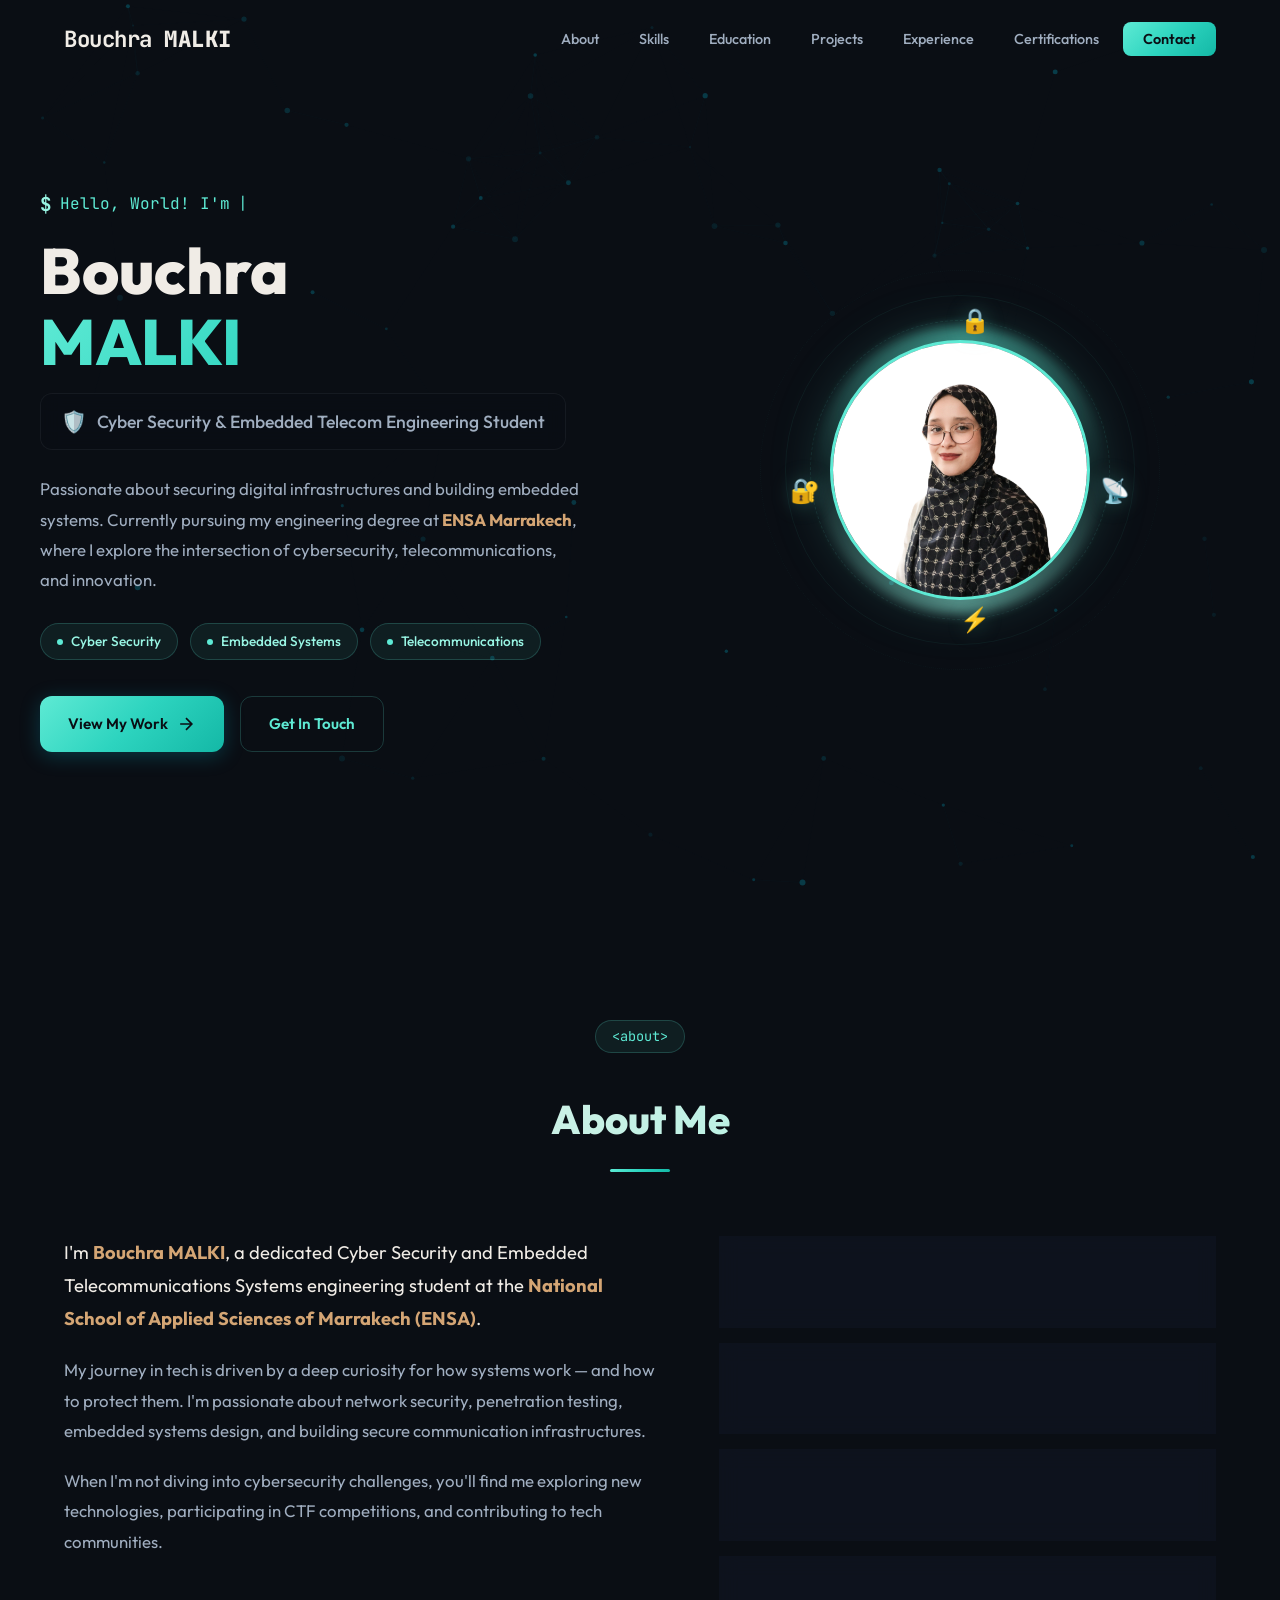
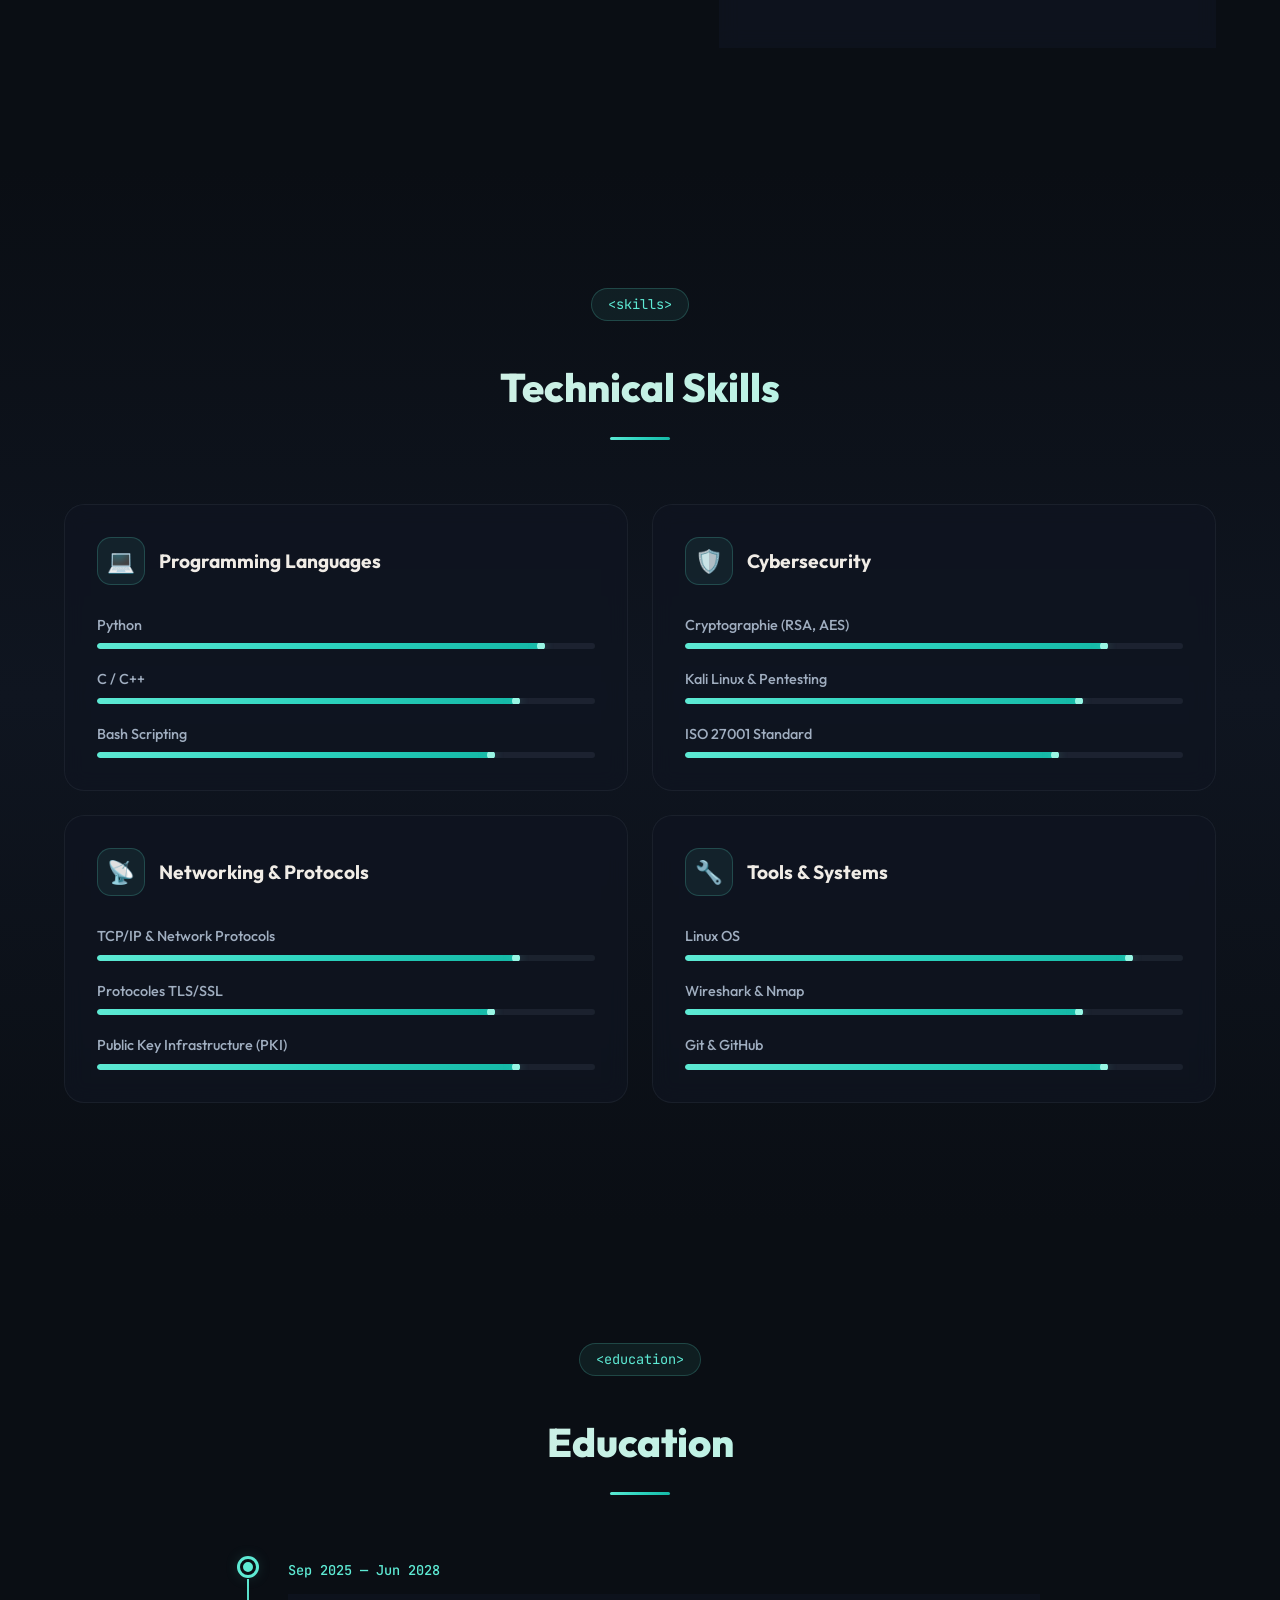
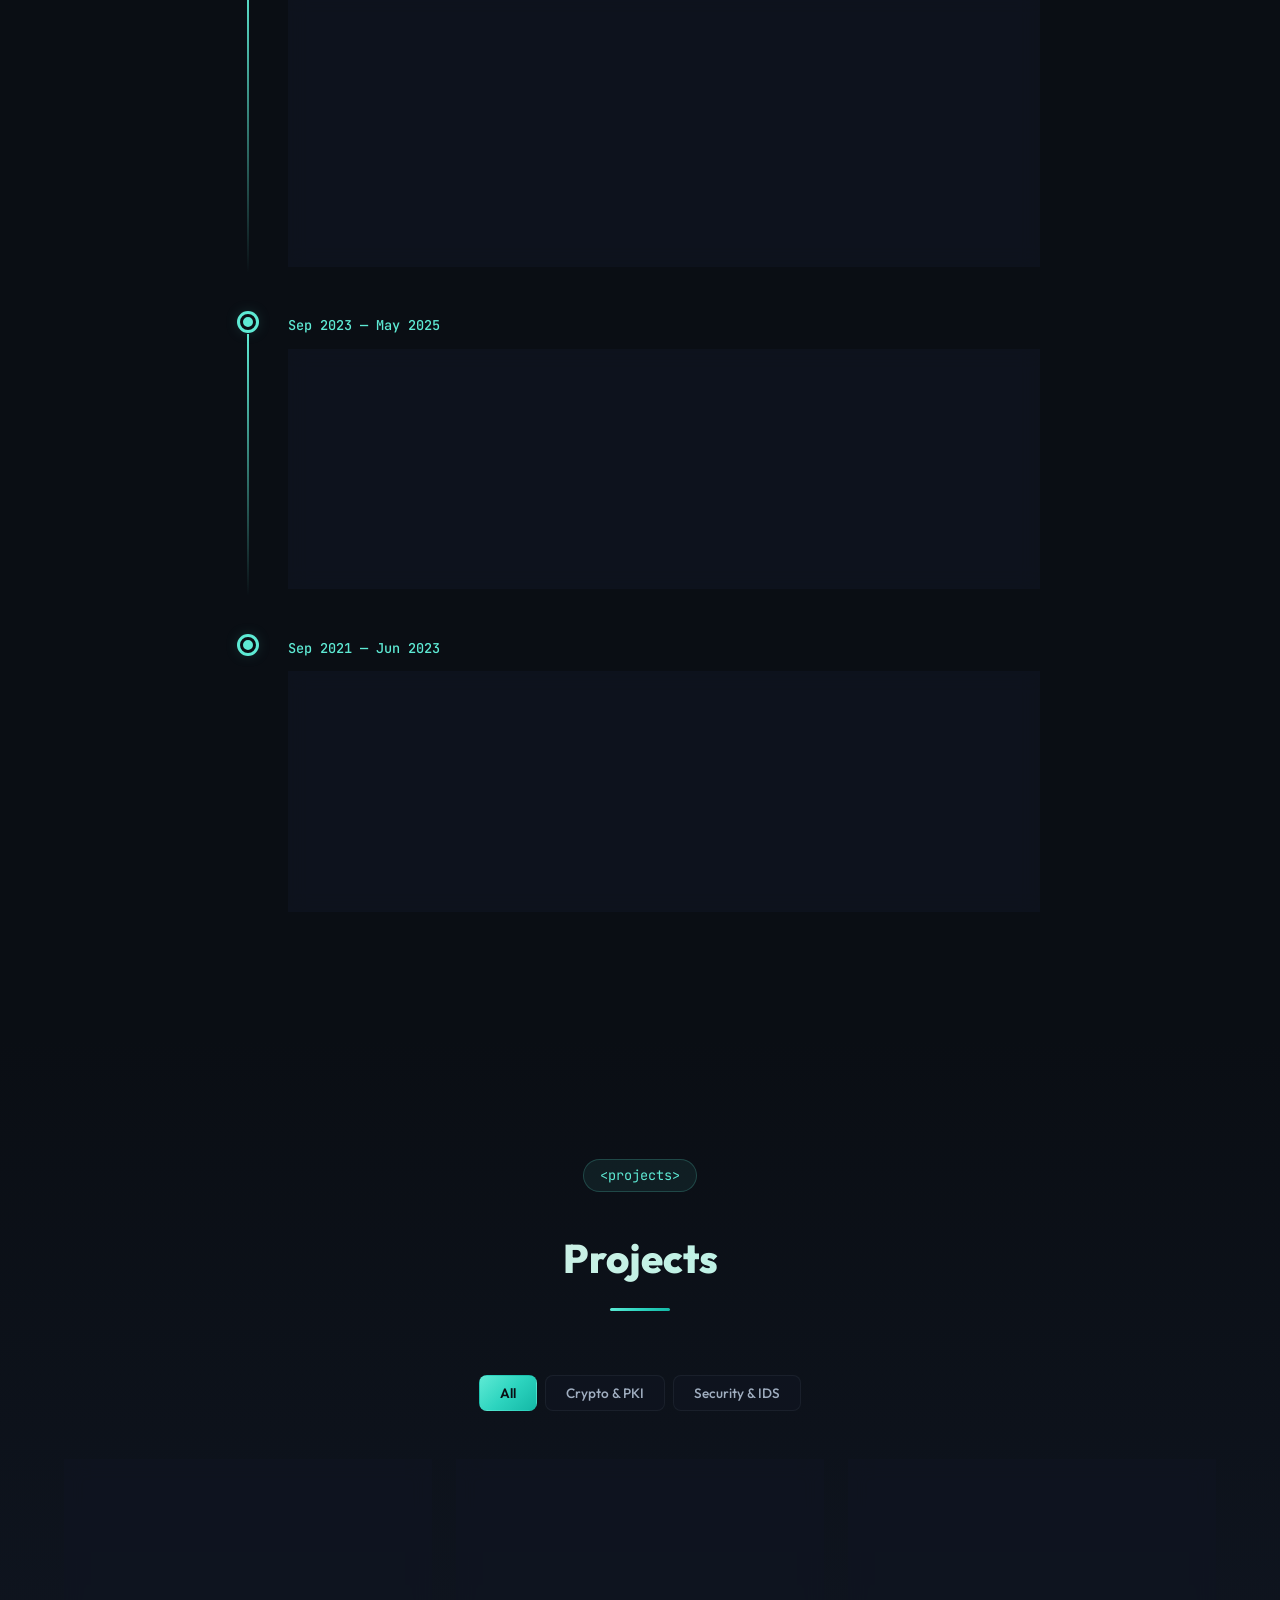
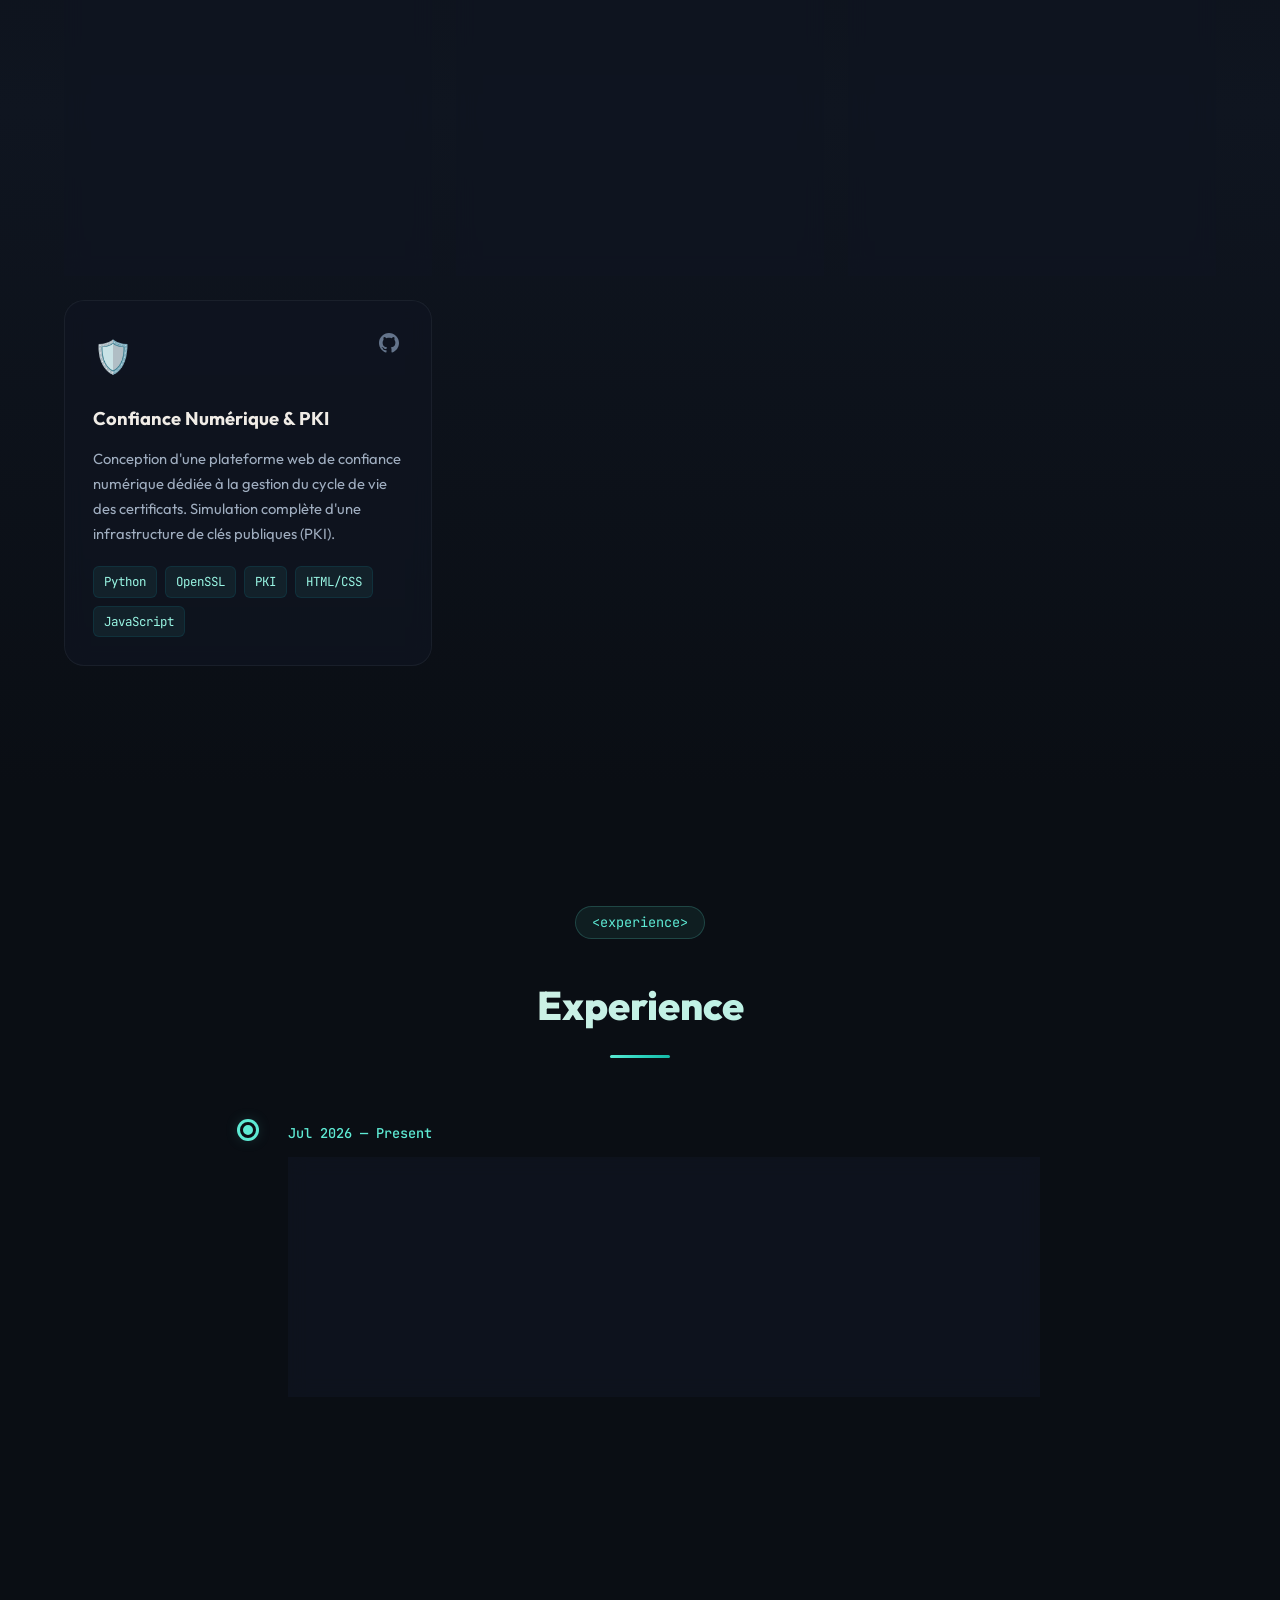
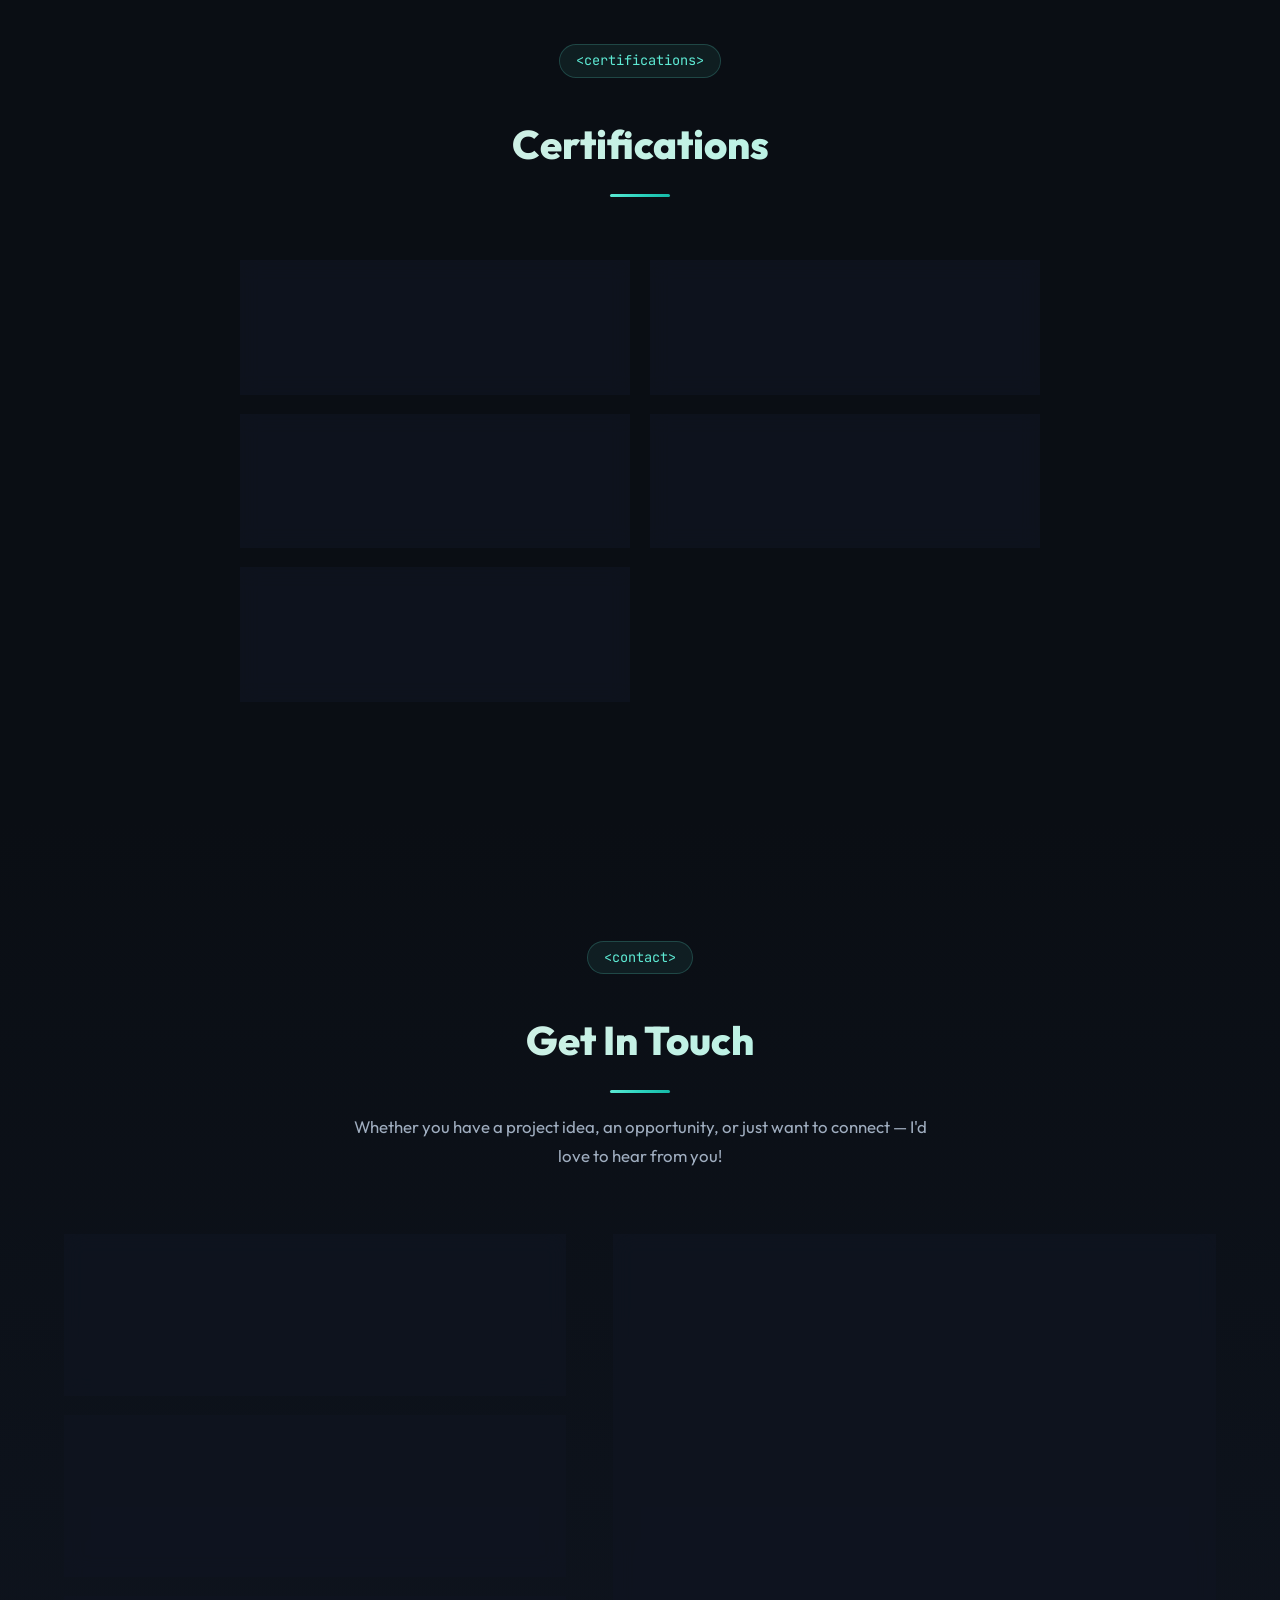
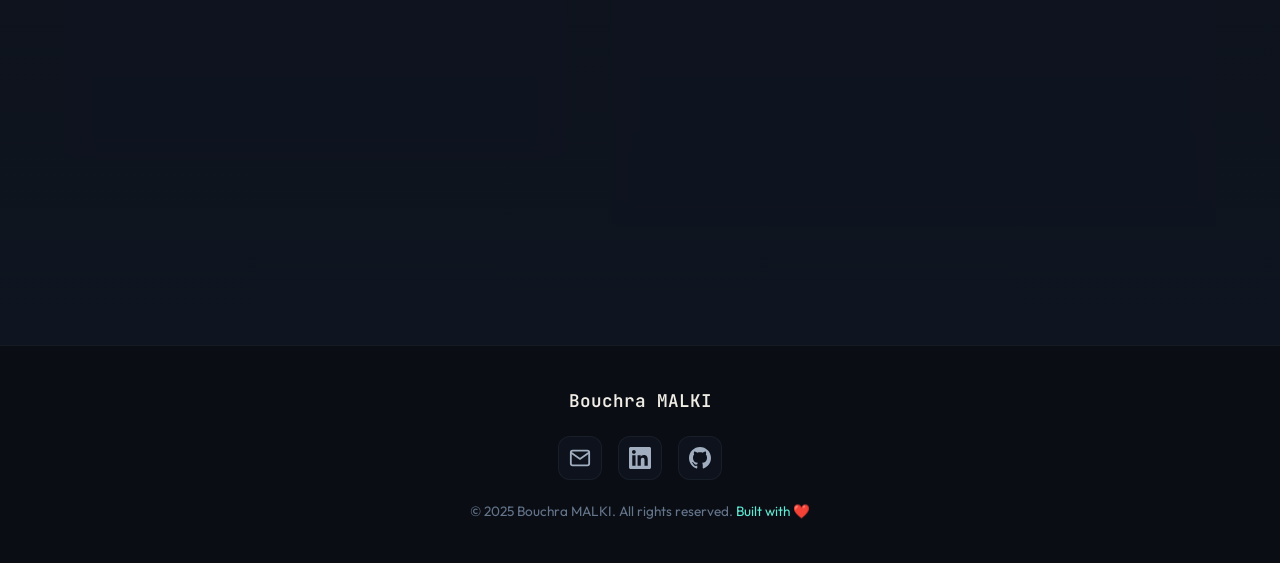
==== Portfolio-/index.html @ 34e90fb5 "Add cloned Portfolio- static site Co-Authored-By: Claude Opus 4.8 <noreply@anthropic.com> Claude-Ses" ====
<!DOCTYPE html>
<html lang="en">
<head>
    <meta charset="UTF-8">
    <meta name="viewport" content="width=device-width, initial-scale=1.0">
    <meta name="description" content="Bouchra MALKI — Cyber Security & Embedded Telecommunications Engineering Student. Portfolio showcasing projects, skills, and experience in cybersecurity and embedded systems.">
    <meta name="keywords" content="Bouchra Malki, Cyber Security, Embedded Systems, Telecommunications, Portfolio, ENSA Marrakech">
    <meta name="author" content="Bouchra MALKI">
    <meta property="og:title" content="Bouchra MALKI — Cyber Security Portfolio">
    <meta property="og:description" content="Cyber Security & Embedded Telecommunications Engineering Student at ENSA Marrakech">
    <meta property="og:type" content="website">
    <title>Bouchra MALKI — Cyber Security Portfolio</title>
    <link rel="preconnect" href="https://fonts.googleapis.com">
    <link rel="preconnect" href="https://fonts.gstatic.com" crossorigin>
    <link href="https://fonts.googleapis.com/css2?family=Outfit:wght@300;400;500;600;700;800&family=JetBrains+Mono:wght@400;500;600&display=swap" rel="stylesheet">
    <link rel="stylesheet" href="style.css">
</head>
<body>
    <!-- Animated Network Background Canvas -->
    <canvas id="networkCanvas"></canvas>

    <!-- Navigation -->
    <nav id="navbar" class="navbar">
        <div class="nav-container">
            <a href="#hero" class="nav-logo">
                Bouchra <span style="font-weight: 800; letter-spacing: 0.5px;">MALKI</span>
            </a>
            <button class="nav-toggle" id="navToggle" aria-label="Toggle navigation">
                <span class="hamburger"></span>
            </button>
            <ul class="nav-links" id="navLinks">
                <li><a href="#about" class="nav-link">About</a></li>
                <li><a href="#skills" class="nav-link">Skills</a></li>
                <li><a href="#education" class="nav-link">Education</a></li>
                <li><a href="#projects" class="nav-link">Projects</a></li>
                <li><a href="#experience" class="nav-link">Experience</a></li>
                <li><a href="#certifications" class="nav-link">Certifications</a></li>
                <li><a href="#contact" class="nav-link nav-link-cta">Contact</a></li>
            </ul>
        </div>
    </nav>

    <!-- ===== HERO SECTION ===== -->
    <section id="hero" class="hero-section">
        <div class="hero-content">
            <div class="hero-text">
                <div class="hero-greeting">
                    <span class="terminal-prompt">$</span>
                    <span class="typing-text">Hello, World! I'm</span>
                    <span class="cursor-blink">|</span>
                </div>
                <h1 class="hero-name">
                    <span class="name-first">Bouchra</span>
                    <span class="name-last">MALKI</span>
                </h1>
                <div class="hero-title-wrapper">
                    <div class="hero-title">
                        <span class="title-icon">🛡️</span>
                        Cyber Security & Embedded Telecom Engineering Student
                    </div>
                </div>
                <p class="hero-description">
                    Passionate about securing digital infrastructures and building embedded systems. 
                    Currently pursuing my engineering degree at <strong>ENSA Marrakech</strong>, 
                    where I explore the intersection of cybersecurity, telecommunications, and innovation.
                </p>
                <div class="hero-badges">
                    <span class="badge"><span class="badge-dot"></span>Cyber Security</span>
                    <span class="badge"><span class="badge-dot"></span>Embedded Systems</span>
                    <span class="badge"><span class="badge-dot"></span>Telecommunications</span>
                </div>
                <div class="hero-cta">
                    <a href="#projects" class="btn btn-primary">
                        <span>View My Work</span>
                        <svg width="20" height="20" viewBox="0 0 24 24" fill="none" stroke="currentColor" stroke-width="2"><path d="M5 12h14M12 5l7 7-7 7"/></svg>
                    </a>
                    <a href="#contact" class="btn btn-secondary">
                        <span>Get In Touch</span>
                    </a>
                </div>
            </div>
            <div class="hero-visual">
                <div class="hero-image-container">
                    <div class="hex-border">
                        <div class="hex-glow"></div>
                    </div>
                    <img src="assets/profile.jpg" alt="Bouchra MALKI" class="hero-image" id="heroImage">
                    <div class="orbit-ring orbit-ring-1"></div>
                    <div class="orbit-ring orbit-ring-2"></div>
                    <div class="orbit-ring orbit-ring-3"></div>
                    <div class="floating-icon fi-1">🔒</div>
                    <div class="floating-icon fi-2">📡</div>
                    <div class="floating-icon fi-3">⚡</div>
                    <div class="floating-icon fi-4">🔐</div>
                </div>
            </div>
        </div>
    </section>

    <!-- ===== ABOUT SECTION ===== -->
    <section id="about" class="section about-section">
        <div class="container">
            <div class="section-header">
                <span class="section-tag">&lt;about&gt;</span>
                <h2 class="section-title">About Me</h2>
                <div class="section-line"></div>
            </div>
            <div class="about-grid">
                <div class="about-text">
                    <p class="about-intro">
                        I'm <strong>Bouchra MALKI</strong>, a dedicated Cyber Security and Embedded Telecommunications 
                        Systems engineering student at the <strong>National School of Applied Sciences of Marrakech (ENSA)</strong>.
                    </p>
                    <p>
                        My journey in tech is driven by a deep curiosity for how systems work — and how to protect them. 
                        I'm passionate about network security, penetration testing, embedded systems design, and 
                        building secure communication infrastructures.
                    </p>
                    <p>
                        When I'm not diving into cybersecurity challenges, you'll find me exploring new technologies, 
                        participating in CTF competitions, and contributing to tech communities.
                    </p>
                </div>
                <div class="about-info-cards">
                    <div class="info-card">
                        <div class="info-icon">📍</div>
                        <div class="info-details">
                            <span class="info-label">Location</span>
                            <span class="info-value">Marrakech, Morocco</span>
                        </div>
                    </div>
                    <div class="info-card">
                        <div class="info-icon">🎓</div>
                        <div class="info-details">
                            <span class="info-label">University</span>
                            <span class="info-value">ENSA Marrakech</span>
                        </div>
                    </div>
                    <div class="info-card">
                        <div class="info-icon">🛡️</div>
                        <div class="info-details">
                            <span class="info-label">Field</span>
                            <span class="info-value">Cyber Security & Embedded Telecom</span>
                        </div>
                    </div>
                    <div class="info-card">
                        <div class="info-icon">🌐</div>
                        <div class="info-details">
                            <span class="info-label">Languages</span>
                            <span class="info-value">Arabic, French, English</span>
                        </div>
                    </div>
                </div>
            </div>
        </div>
    </section>

    <!-- ===== SKILLS SECTION ===== -->
    <section id="skills" class="section skills-section">
        <div class="container">
            <div class="section-header">
                <span class="section-tag">&lt;skills&gt;</span>
                <h2 class="section-title">Technical Skills</h2>
                <div class="section-line"></div>
            </div>
            <div class="skills-grid">
                <!-- Programming Languages -->
                <div class="skill-category" data-category="programming">
                    <div class="skill-category-header">
                        <div class="skill-category-icon">💻</div>
                        <h3>Programming Languages</h3>
                    </div>
                    <div class="skill-items">
                        <div class="skill-item">
                            <span class="skill-name">Python</span>
                            <div class="skill-bar"><div class="skill-progress" data-width="90"></div></div>
                        </div>
                        <div class="skill-item">
                            <span class="skill-name">C / C++</span>
                            <div class="skill-bar"><div class="skill-progress" data-width="85"></div></div>
                        </div>
                        <div class="skill-item">
                            <span class="skill-name">Bash Scripting</span>
                            <div class="skill-bar"><div class="skill-progress" data-width="80"></div></div>
                        </div>
                    </div>
                </div>

                <!-- Cybersecurity -->
                <div class="skill-category" data-category="security">
                    <div class="skill-category-header">
                        <div class="skill-category-icon">🛡️</div>
                        <h3>Cybersecurity</h3>
                    </div>
                    <div class="skill-items">
                        <div class="skill-item">
                            <span class="skill-name">Cryptographie (RSA, AES)</span>
                            <div class="skill-bar"><div class="skill-progress" data-width="85"></div></div>
                        </div>
                        <div class="skill-item">
                            <span class="skill-name">Kali Linux & Pentesting</span>
                            <div class="skill-bar"><div class="skill-progress" data-width="80"></div></div>
                        </div>
                        <div class="skill-item">
                            <span class="skill-name">ISO 27001 Standard</span>
                            <div class="skill-bar"><div class="skill-progress" data-width="75"></div></div>
                        </div>
                    </div>
                </div>

                <!-- Networks & Cryptographic Services -->
                <div class="skill-category" data-category="networking">
                    <div class="skill-category-header">
                        <div class="skill-category-icon">📡</div>
                        <h3>Networking & Protocols</h3>
                    </div>
                    <div class="skill-items">
                        <div class="skill-item">
                            <span class="skill-name">TCP/IP & Network Protocols</span>
                            <div class="skill-bar"><div class="skill-progress" data-width="85"></div></div>
                        </div>
                        <div class="skill-item">
                            <span class="skill-name">Protocoles TLS/SSL</span>
                            <div class="skill-bar"><div class="skill-progress" data-width="80"></div></div>
                        </div>
                        <div class="skill-item">
                            <span class="skill-name">Public Key Infrastructure (PKI)</span>
                            <div class="skill-bar"><div class="skill-progress" data-width="85"></div></div>
                        </div>
                    </div>
                </div>

                <!-- Tools & Frameworks -->
                <div class="skill-category" data-category="tools">
                    <div class="skill-category-header">
                        <div class="skill-category-icon">🔧</div>
                        <h3>Tools & Systems</h3>
                    </div>
                    <div class="skill-items">
                        <div class="skill-item">
                            <span class="skill-name">Linux OS</span>
                            <div class="skill-bar"><div class="skill-progress" data-width="90"></div></div>
                        </div>
                        <div class="skill-item">
                            <span class="skill-name">Wireshark & Nmap</span>
                            <div class="skill-bar"><div class="skill-progress" data-width="80"></div></div>
                        </div>
                        <div class="skill-item">
                            <span class="skill-name">Git & GitHub</span>
                            <div class="skill-bar"><div class="skill-progress" data-width="85"></div></div>
                        </div>
                    </div>
                </div>
            </div>
        </div>
    </section>

    <!-- ===== EDUCATION SECTION ===== -->
    <section id="education" class="section education-section">
        <div class="container">
            <div class="section-header">
                <span class="section-tag">&lt;education&gt;</span>
                <h2 class="section-title">Education</h2>
                <div class="section-line"></div>
            </div>
            <div class="timeline">
                <div class="timeline-item">
                    <div class="timeline-marker">
                        <div class="timeline-dot"></div>
                        <div class="timeline-line"></div>
                    </div>
                    <div class="timeline-content">
                        <div class="timeline-date">Sep 2025 — Jun 2028</div>
                        <div class="timeline-card">
                            <div class="timeline-card-header">
                                <h3>Engineer's degree — Cybersecurity & Embedded Telecommunication Systems</h3>
                                <span class="timeline-badge">Current</span>
                            </div>
                            <h4 class="timeline-institution">
                                <span class="institution-icon">🏫</span>
                                National School of Applied Sciences of Marrakech (ENSA)
                            </h4>
                            <p>Specialized engineering program covering advanced security architectures, cryptographic services, embedded systems networks, signal theory, and secure modern communication infrastructures.</p>
                            <div class="timeline-tags">
                                <span class="timeline-tag">Cybersecurity</span>
                                <span class="timeline-tag">Embedded Systems</span>
                                <span class="timeline-tag">Telecommunication Systems</span>
                            </div>
                        </div>
                    </div>
                </div>
                <div class="timeline-item">
                    <div class="timeline-marker">
                        <div class="timeline-dot"></div>
                        <div class="timeline-line"></div>
                    </div>
                    <div class="timeline-content">
                        <div class="timeline-date">Sep 2023 — May 2025</div>
                        <div class="timeline-card">
                            <div class="timeline-card-header">
                                <h3>CPGE — Classes préparatoires aux grandes écoles</h3>
                            </div>
                            <h4 class="timeline-institution">
                                <span class="institution-icon">🏫</span>
                                MPSI/MP
                            </h4>
                            <p>Two demanding years of scientific studies in mathematics, physics, and computer science, centered on rigor, critical thinking, and advanced problem-solving.</p>
                            <div class="timeline-tags">
                                <span class="timeline-tag">Mathematics</span>
                                <span class="timeline-tag">Physics</span>
                                <span class="timeline-tag">Computer Science</span>
                                <span class="timeline-tag">Python</span>
                            </div>
                        </div>
                    </div>
                </div>
                <div class="timeline-item">
                    <div class="timeline-marker">
                        <div class="timeline-dot"></div>
                    </div>
                    <div class="timeline-content">
                        <div class="timeline-date">Sep 2021 — Jun 2023</div>
                        <div class="timeline-card">
                            <div class="timeline-card-header">
                                <h3>Lycée Ahmad Ben Mohamed Errachidi</h3>
                            </div>
                            <h4 class="timeline-institution">
                                <span class="institution-icon">🏫</span>
                                Sciences mathématiques A - option internationale
                            </h4>
                            <p>Completed intensive high school scientific curriculum focusing heavily on pure mathematics and general physics.</p>
                            <div class="timeline-tags">
                                <span class="timeline-tag">Sciences Mathématiques A</span>
                                <span class="timeline-tag">International Option</span>
                            </div>
                        </div>
                    </div>
                </div>
            </div>
        </div>
    </section>

    <!-- ===== PROJECTS SECTION ===== -->
    <section id="projects" class="section projects-section">
        <div class="container">
            <div class="section-header">
                <span class="section-tag">&lt;projects&gt;</span>
                <h2 class="section-title">Projects</h2>
                <div class="section-line"></div>
            </div>
            <div class="projects-filter">
                <button class="filter-btn active" data-filter="all">All</button>
                <button class="filter-btn" data-filter="crypto">Crypto & PKI</button>
                <button class="filter-btn" data-filter="security">Security & IDS</button>
            </div>
            <div class="projects-grid">
                <!-- Project 1 — TIPE IA & Cryptographie -->
                <div class="project-card" data-category="crypto">
                    <div class="project-card-header">
                        <div class="project-icon">🧠</div>
                        <div class="project-links">
                            <span class="project-date-tag">May 2024 - Jul 2025</span>
                        </div>
                    </div>
                    <h3 class="project-title">TIPE: IA & Cryptographie</h3>
                    <p class="project-description">
                        Conception d'un système de détection automatique d'attaques par canaux auxiliaires (SPA/DPA). 
                        Étude de modèles de Machine Learning (Random Forest) pour détecter les fuites d'informations physiques et analyser la robustesse cryptographique.
                    </p>
                    <div class="project-tech">
                        <span>Python</span>
                        <span>Machine Learning</span>
                        <span>Cryptographie (RSA, AES)</span>
                        <span>SPA/DPA</span>
                    </div>
                </div>

                <!-- Project 2 — Analyseur de Logs Linux / IDS -->
                <div class="project-card" data-category="security">
                    <div class="project-card-header">
                        <div class="project-icon">🔍</div>
                        <div class="project-links">
                            <a href="https://github.com/BouchraMalki125/Analyseur-de-logs-lunix-IDS-pour-d-tecter-les-attaques-avec-python" target="_blank" rel="noopener noreferrer" class="project-link" title="GitHub" aria-label="View on GitHub">
                                <svg width="20" height="20" viewBox="0 0 24 24" fill="currentColor"><path d="M12 0c-6.626 0-12 5.373-12 12 0 5.302 3.438 9.8 8.207 11.387.599.111.793-.261.793-.577v-2.234c-3.338.726-4.033-1.416-4.033-1.416-.546-1.387-1.333-1.756-1.333-1.756-1.089-.745.083-.729.083-.729 1.205.084 1.839 1.237 1.839 1.237 1.07 1.834 2.807 1.304 3.492.997.107-.775.418-1.305.762-1.604-2.665-.305-5.467-1.334-5.467-5.931 0-1.311.469-2.381 1.236-3.221-.124-.303-.535-1.524.117-3.176 0 0 1.008-.322 3.301 1.23.957-.266 1.983-.399 3.003-.404 1.02.005 2.047.138 3.006.404 2.291-1.552 3.297-1.23 3.297-1.23.653 1.653.242 2.874.118 3.176.77.84 1.235 1.911 1.235 3.221 0 4.609-2.807 5.624-5.479 5.921.43.372.823 1.102.823 2.222v3.293c0 .319.192.694.801.576 4.765-1.589 8.199-6.086 8.199-11.386 0-6.627-5.373-12-12-12z"/></svg>
                            </a>
                        </div>
                    </div>
                    <h3 class="project-title">Analyseur de Logs Linux / IDS</h3>
                    <p class="project-description">
                        Développement d'un outil de surveillance système en Python pour détecter les anomalies et les tentatives d'intrusion (attaques par force brute, accès non autorisés) en temps réel via des signatures d'attaques.
                    </p>
                    <div class="project-tech">
                        <span>Python</span>
                        <span>Linux</span>
                        <span>Bash</span>
                        <span>Nmap</span>
                        <span>Wireshark</span>
                    </div>
                </div>

                <!-- Project 3 — Serveur de Messagerie Sécurisé -->
                <div class="project-card" data-category="security">
                    <div class="project-card-header">
                        <div class="project-icon">✉️</div>
                    </div>
                    <h3 class="project-title">Serveur de Messagerie Sécurisé</h3>
                    <p class="project-description">
                        Configuration d'une infrastructure SMTP/IMAP sécurisée. Intégration des protocoles de chiffrement TLS/SSL, implémentation d'une authentification forte et gestion des certificats numériques.
                    </p>
                    <div class="project-tech">
                        <span>Linux</span>
                        <span>OpenSSL</span>
                        <span>SMTP/IMAP</span>
                        <span>TLS/SSL</span>
                    </div>
                </div>

                <!-- Project 4 — Plateforme de Confiance Numérique -->
                <div class="project-card" data-category="crypto">
                    <div class="project-card-header">
                        <div class="project-icon">🛡️</div>
                        <div class="project-links">
                            <a href="https://github.com/BouchraMalki125/App-Security-Prototype" target="_blank" rel="noopener noreferrer" class="project-link" title="GitHub" aria-label="View on GitHub">
                                <svg width="20" height="20" viewBox="0 0 24 24" fill="currentColor"><path d="M12 0c-6.626 0-12 5.373-12 12 0 5.302 3.438 9.8 8.207 11.387.599.111.793-.261.793-.577v-2.234c-3.338.726-4.033-1.416-4.033-1.416-.546-1.387-1.333-1.756-1.333-1.756-1.089-.745.083-.729.083-.729 1.205.084 1.839 1.237 1.839 1.237 1.07 1.834 2.807 1.304 3.492.997.107-.775.418-1.305.762-1.604-2.665-.305-5.467-1.334-5.467-5.931 0-1.311.469-2.381 1.236-3.221-.124-.303-.535-1.524.117-3.176 0 0 1.008-.322 3.301 1.23.957-.266 1.983-.399 3.003-.404 1.02.005 2.047.138 3.006.404 2.291-1.552 3.297-1.23 3.297-1.23.653 1.653.242 2.874.118 3.176.77.84 1.235 1.911 1.235 3.221 0 4.609-2.807 5.624-5.479 5.921.43.372.823 1.102.823 2.222v3.293c0 .319.192.694.801.576 4.765-1.589 8.199-6.086 8.199-11.386 0-6.627-5.373-12-12-12z"/></svg>
                            </a>
                        </div>
                    </div>
                    <h3 class="project-title">Confiance Numérique & PKI</h3>
                    <p class="project-description">
                        Conception d'une plateforme web de confiance numérique dédiée à la gestion du cycle de vie des certificats. Simulation complète d'une infrastructure de clés publiques (PKI).
                    </p>
                    <div class="project-tech">
                        <span>Python</span>
                        <span>OpenSSL</span>
                        <span>PKI</span>
                        <span>HTML/CSS</span>
                        <span>JavaScript</span>
                    </div>
                </div>
            </div>
        </div>
    </section>

    <!-- ===== EXPERIENCE SECTION ===== -->
    <section id="experience" class="section experience-section">
        <div class="container">
            <div class="section-header">
                <span class="section-tag">&lt;experience&gt;</span>
                <h2 class="section-title">Experience</h2>
                <div class="section-line"></div>
            </div>
            <div class="timeline">
                <div class="timeline-item">
                    <div class="timeline-marker">
                        <div class="timeline-dot"></div>
                    </div>
                    <div class="timeline-content">
                        <div class="timeline-date">Jul 2026 — Present</div>
                        <div class="timeline-card experience-card">
                            <div class="timeline-card-header">
                                <h3>Cybersecurity Intern</h3>
                                <span class="timeline-badge">Internship</span>
                            </div>
                            <h4 class="timeline-institution">
                                <span class="institution-icon">🏢</span>
                                OCP Group
                            </h4>
                            <p>Contributing to industrial and corporate cybersecurity solutions, vulnerability management, and implementing secure architectural practices in a hybrid workspace environment.</p>
                            <div class="timeline-tags">
                                <span class="timeline-tag">Cybersecurity</span>
                                <span class="timeline-tag">OCP Group</span>
                                <span class="timeline-tag">Vulnerability Management</span>
                            </div>
                        </div>
                    </div>
                </div>
            </div>
        </div>
    </section>

    <!-- ===== CERTIFICATIONS SECTION ===== -->
    <section id="certifications" class="section certifications-section">
        <div class="container">
            <div class="section-header">
                <span class="section-tag">&lt;certifications&gt;</span>
                <h2 class="section-title">Certifications</h2>
                <div class="section-line"></div>
            </div>
            <div class="certs-grid">
                <!-- Cert 1 -->
                <div class="cert-card">
                    <div class="cert-icon">📜</div>
                    <div class="cert-info">
                        <h3 class="cert-name">ISO 27001 Certified</h3>
                        <p class="cert-issuer">SkillFront</p>
                        <span class="cert-date">Issued Apr 2026 | ID: 04200786587736</span>
                    </div>
                </div>
                <!-- Cert 2 -->
                <div class="cert-card">
                    <div class="cert-icon">📡</div>
                    <div class="cert-info">
                        <h3 class="cert-name">Networking Basics</h3>
                        <p class="cert-issuer">Cisco Networking Academy</p>
                        <span class="cert-date">Issued Jan 2026</span>
                    </div>
                </div>
                <!-- Cert 3 -->
                <div class="cert-card">
                    <div class="cert-icon">🛡️</div>
                    <div class="cert-info">
                        <h3 class="cert-name">ISC2 Candidate</h3>
                        <p class="cert-issuer">ISC2</p>
                        <span class="cert-date">Active Sep 2025 – Sep 2026</span>
                    </div>
                </div>
                <!-- Cert 4 -->
                <div class="cert-card">
                    <div class="cert-icon">🔒</div>
                    <div class="cert-info">
                        <h3 class="cert-name">Introduction to Cybersecurity</h3>
                        <p class="cert-issuer">Cisco Networking Academy</p>
                        <span class="cert-date">Issued Nov 2025</span>
                    </div>
                </div>
                <!-- Cert 5 -->
                <div class="cert-card">
                    <div class="cert-icon">🧠</div>
                    <div class="cert-info">
                        <h3 class="cert-name">Elements of AI</h3>
                        <p class="cert-issuer">University of Helsinki</p>
                        <span class="cert-date">Issued Apr 2025</span>
                    </div>
                </div>
            </div>
        </div>
    </section>

    <!-- ===== CONTACT SECTION ===== -->
    <section id="contact" class="section contact-section">
        <div class="container">
            <div class="section-header">
                <span class="section-tag">&lt;contact&gt;</span>
                <h2 class="section-title">Get In Touch</h2>
                <div class="section-line"></div>
                <p class="section-subtitle">
                    Whether you have a project idea, an opportunity, or just want to connect — 
                    I'd love to hear from you!
                </p>
            </div>
            <div class="contact-grid">
                <div class="contact-info">
                    <div class="contact-card">
                        <div class="contact-card-icon">📧</div>
                        <h3>Email</h3>
                        <a href="mailto:malkibouchra139@gmail.com">malkibouchra139@gmail.com</a>
                    </div>
                    <div class="contact-card">
                        <div class="contact-card-icon">🔗</div>
                        <h3>LinkedIn</h3>
                        <a href="https://www.linkedin.com/in/malkibouchra/" target="_blank" rel="noopener noreferrer">linkedin.com/in/malkibouchra</a>
                    </div>
                    <div class="contact-card">
                        <div class="contact-card-icon">🐙</div>
                        <h3>GitHub</h3>
                        <a href="https://github.com/BouchraMalki125" target="_blank" rel="noopener noreferrer">github.com/BouchraMalki125</a>
                    </div>
                </div>
                <form class="contact-form" id="contactForm">
                    <div class="form-group">
                        <label for="name">Name</label>
                        <input type="text" id="name" name="name" placeholder="Your Name" required>
                    </div>
                    <div class="form-group">
                        <label for="email">Email</label>
                        <input type="email" id="email" name="email" placeholder="your@email.com" required>
                    </div>
                    <div class="form-group">
                        <label for="subject">Subject</label>
                        <input type="text" id="subject" name="subject" placeholder="What's this about?" required>
                    </div>
                    <div class="form-group">
                        <label for="message">Message</label>
                        <textarea id="message" name="message" rows="5" placeholder="Your message..." required></textarea>
                    </div>
                    <button type="submit" class="btn btn-primary btn-full">
                        <span>Send Message</span>
                        <svg width="20" height="20" viewBox="0 0 24 24" fill="none" stroke="currentColor" stroke-width="2"><line x1="22" y1="2" x2="11" y2="13"/><polygon points="22 2 15 22 11 13 2 9 22 2"/></svg>
                    </button>
                </form>
            </div>
        </div>
    </section>

    <!-- ===== FOOTER ===== -->
    <footer class="footer">
        <div class="container">
            <div class="footer-content">
                <div class="footer-logo">
                    Bouchra MALKI
                </div>
                <div class="footer-socials">
                    <a href="mailto:malkibouchra139@gmail.com" class="social-link" aria-label="Email">
                        <svg width="22" height="22" viewBox="0 0 24 24" fill="none" stroke="currentColor" stroke-width="2"><path d="M4 4h16c1.1 0 2 .9 2 2v12c0 1.1-.9 2-2 2H4c-1.1 0-2-.9-2-2V6c0-1.1.9-2 2-2z"/><polyline points="22,6 12,13 2,6"/></svg>
                    </a>
                    <a href="https://www.linkedin.com/in/malkibouchra/" target="_blank" rel="noopener noreferrer" class="social-link" aria-label="LinkedIn">
                        <svg width="22" height="22" viewBox="0 0 24 24" fill="currentColor"><path d="M20.447 20.452h-3.554v-5.569c0-1.328-.027-3.037-1.852-3.037-1.853 0-2.136 1.445-2.136 2.939v5.667H9.351V9h3.414v1.561h.046c.477-.9 1.637-1.85 3.37-1.85 3.601 0 4.267 2.37 4.267 5.455v6.286zM5.337 7.433c-1.144 0-2.063-.926-2.063-2.065 0-1.138.92-2.063 2.063-2.063 1.14 0 2.064.925 2.064 2.063 0 1.139-.925 2.065-2.064 2.065zm1.782 13.019H3.555V9h3.564v11.452zM22.225 0H1.771C.792 0 0 .774 0 1.729v20.542C0 23.227.792 24 1.771 24h20.451C23.2 24 24 23.227 24 22.271V1.729C24 .774 23.2 0 22.222 0h.003z"/></svg>
                    </a>
                    <a href="https://github.com/BouchraMalki125" target="_blank" rel="noopener noreferrer" class="social-link" aria-label="GitHub">
                        <svg width="22" height="22" viewBox="0 0 24 24" fill="currentColor"><path d="M12 0c-6.626 0-12 5.373-12 12 0 5.302 3.438 9.8 8.207 11.387.599.111.793-.261.793-.577v-2.234c-3.338.726-4.033-1.416-4.033-1.416-.546-1.387-1.333-1.756-1.333-1.756-1.089-.745.083-.729.083-.729 1.205.084 1.839 1.237 1.839 1.237 1.07 1.834 2.807 1.304 3.492.997.107-.775.418-1.305.762-1.604-2.665-.305-5.467-1.334-5.467-5.931 0-1.311.469-2.381 1.236-3.221-.124-.303-.535-1.524.117-3.176 0 0 1.008-.322 3.301 1.23.957-.266 1.983-.399 3.003-.404 1.02.005 2.047.138 3.006.404 2.291-1.552 3.297-1.23 3.297-1.23.653 1.653.242 2.874.118 3.176.77.84 1.235 1.911 1.235 3.221 0 4.609-2.807 5.624-5.479 5.921.43.372.823 1.102.823 2.222v3.293c0 .319.192.694.801.576 4.765-1.589 8.199-6.086 8.199-11.386 0-6.627-5.373-12-12-12z"/></svg>
                    </a>
                </div>
                <p class="footer-copyright">
                    &copy; 2025 Bouchra MALKI. All rights reserved. 
                    <span class="footer-heart">Built with ❤️</span>
                </p>
            </div>
        </div>
    </footer>

    <script src="script.js"></script>
</body>
</html>
---- Portfolio-/style.css ----
/* ============================================
   BOUCHRA MALKI — CYBER SECURITY PORTFOLIO
   Design System & Global Styles
   Color Palette: Deep Dark, Soft Teal/Mint, Warm Gold
   Inspired by profile photo — turquoise circle + cream hijab patterns
   ============================================ */

/* ---------- CSS Custom Properties ---------- */
:root {
    /* Primary Colors — Elegant Dark */
    --bg-primary: #0a0e14;
    --bg-secondary: #0f1520;
    --bg-tertiary: #151d2b;
    --bg-card: rgba(15, 21, 32, 0.75);
    --bg-card-hover: rgba(21, 29, 43, 0.9);
    --bg-glass: rgba(10, 14, 20, 0.65);

    /* Accent Colors — Soft Teal/Mint + Warm Gold */
    --accent-primary: #5eead4;
    --accent-secondary: #99f6e4;
    --accent-glow: rgba(94, 234, 212, 0.25);
    --accent-soft: rgba(94, 234, 212, 0.07);
    --accent-gradient: linear-gradient(135deg, #5eead4, #2dd4bf, #14b8a6);
    --accent-gradient-vibrant: linear-gradient(135deg, #5eead4, #d4a574);

    /* Text Colors */
    --text-primary: #f0ece6;
    --text-secondary: #a0aec0;
    --text-muted: #64748b;
    --text-accent: #d4a574;

    /* Borders */
    --border-subtle: rgba(160, 174, 192, 0.08);
    --border-accent: rgba(94, 234, 212, 0.2);
    --border-hover: rgba(94, 234, 212, 0.4);

    /* Typography */
    --font-main: 'Outfit', -apple-system, BlinkMacSystemFont, sans-serif;
    --font-mono: 'JetBrains Mono', 'Fira Code', monospace;

    /* Spacing */
    --section-padding: 120px 0;
    --container-max: 1200px;

    /* Transitions */
    --transition-fast: 0.2s cubic-bezier(0.4, 0, 0.2, 1);
    --transition-smooth: 0.4s cubic-bezier(0.4, 0, 0.2, 1);
    --transition-bounce: 0.5s cubic-bezier(0.68, -0.55, 0.265, 1.55);

    /* Shadows */
    --shadow-card: 0 4px 30px rgba(0, 0, 0, 0.35);
    --shadow-glow: 0 0 40px rgba(94, 234, 212, 0.12);
    --shadow-hover: 0 8px 40px rgba(94, 234, 212, 0.18);
}

/* ---------- Reset & Base ---------- */
*,
*::before,
*::after {
    margin: 0;
    padding: 0;
    box-sizing: border-box;
}

html {
    scroll-behavior: smooth;
    scrollbar-width: thin;
    scrollbar-color: var(--accent-primary) var(--bg-secondary);
}

body {
    font-family: var(--font-main);
    background-color: var(--bg-primary);
    color: var(--text-primary);
    line-height: 1.7;
    overflow-x: hidden;
    -webkit-font-smoothing: antialiased;
    -moz-osx-font-smoothing: grayscale;
}

::-webkit-scrollbar {
    width: 6px;
}

::-webkit-scrollbar-track {
    background: var(--bg-secondary);
}

::-webkit-scrollbar-thumb {
    background: var(--accent-primary);
    border-radius: 3px;
}

::selection {
    background: rgba(6, 182, 212, 0.3);
    color: var(--text-primary);
}

img {
    max-width: 100%;
    display: block;
}

a {
    text-decoration: none;
    color: inherit;
    transition: color var(--transition-fast);
}

/* ---------- Canvas Background ---------- */
#networkCanvas {
    position: fixed;
    top: 0;
    left: 0;
    width: 100%;
    height: 100%;
    z-index: 0;
    pointer-events: none;
    opacity: 0.4;
}

/* ---------- Container ---------- */
.container {
    max-width: var(--container-max);
    margin: 0 auto;
    padding: 0 24px;
}

/* ============================================
   NAVIGATION
   ============================================ */
.navbar {
    position: fixed;
    top: 0;
    left: 0;
    right: 0;
    z-index: 1000;
    padding: 20px 0;
    transition: all var(--transition-smooth);
    background: transparent;
}

.navbar.scrolled {
    padding: 12px 0;
    background: rgba(6, 9, 15, 0.85);
    backdrop-filter: blur(20px);
    -webkit-backdrop-filter: blur(20px);
    border-bottom: 1px solid var(--border-subtle);
    box-shadow: 0 4px 30px rgba(0, 0, 0, 0.2);
}

.nav-container {
    max-width: var(--container-max);
    margin: 0 auto;
    padding: 0 24px;
    display: flex;
    justify-content: space-between;
    align-items: center;
}

.nav-logo {
    font-family: var(--font-mono);
    font-size: 1.4rem;
    font-weight: 700;
    color: var(--text-primary);
    letter-spacing: -0.5px;
    transition: var(--transition-fast);
}

.nav-logo:hover {
    color: var(--accent-primary);
}

.logo-bracket {
    color: var(--accent-primary);
    font-weight: 400;
}

.nav-links {
    display: flex;
    list-style: none;
    gap: 8px;
    align-items: center;
}

.nav-link {
    position: relative;
    padding: 8px 16px;
    font-size: 0.9rem;
    font-weight: 500;
    color: var(--text-secondary);
    border-radius: 8px;
    transition: all var(--transition-fast);
}

.nav-link:hover,
.nav-link.active {
    color: var(--text-primary);
    background: var(--accent-soft);
}

.nav-link.active::after {
    content: '';
    position: absolute;
    bottom: 2px;
    left: 50%;
    transform: translateX(-50%);
    width: 20px;
    height: 2px;
    background: var(--accent-primary);
    border-radius: 1px;
}

.nav-link-cta {
    background: var(--accent-gradient) !important;
    color: var(--bg-primary) !important;
    font-weight: 600;
    border-radius: 8px;
    padding: 8px 20px;
}

.nav-link-cta:hover {
    opacity: 0.9;
    transform: translateY(-1px);
    box-shadow: 0 4px 20px rgba(6, 182, 212, 0.3);
}

/* Mobile Nav Toggle */
.nav-toggle {
    display: none;
    flex-direction: column;
    background: none;
    border: none;
    cursor: pointer;
    padding: 4px;
    z-index: 1001;
}

.hamburger {
    position: relative;
    width: 28px;
    height: 2px;
    background: var(--text-primary);
    border-radius: 2px;
    transition: var(--transition-fast);
}

.hamburger::before,
.hamburger::after {
    content: '';
    position: absolute;
    width: 28px;
    height: 2px;
    background: var(--text-primary);
    border-radius: 2px;
    transition: var(--transition-fast);
}

.hamburger::before { top: -8px; }
.hamburger::after { bottom: -8px; }

.nav-toggle.active .hamburger {
    background: transparent;
}

.nav-toggle.active .hamburger::before {
    top: 0;
    transform: rotate(45deg);
}

.nav-toggle.active .hamburger::after {
    bottom: 0;
    transform: rotate(-45deg);
}

/* ============================================
   SECTION COMMON STYLES
   ============================================ */
.section {
    position: relative;
    padding: var(--section-padding);
    z-index: 1;
}

.section-header {
    text-align: center;
    margin-bottom: 64px;
}

.section-tag {
    font-family: var(--font-mono);
    font-size: 0.85rem;
    color: var(--accent-primary);
    margin-bottom: 16px;
    display: inline-block;
    padding: 4px 16px;
    background: var(--accent-soft);
    border-radius: 20px;
    border: 1px solid var(--border-accent);
}

.section-title {
    font-size: 2.5rem;
    font-weight: 800;
    margin-top: 16px;
    background: linear-gradient(135deg, var(--text-primary), var(--accent-secondary));
    -webkit-background-clip: text;
    -webkit-text-fill-color: transparent;
    background-clip: text;
}

.section-line {
    width: 60px;
    height: 3px;
    background: var(--accent-gradient);
    margin: 16px auto 0;
    border-radius: 2px;
}

.section-subtitle {
    max-width: 600px;
    margin: 20px auto 0;
    color: var(--text-secondary);
    font-size: 1.05rem;
    line-height: 1.7;
}

/* ============================================
   HERO SECTION
   ============================================ */
.hero-section {
    min-height: 100vh;
    display: flex;
    flex-direction: column;
    justify-content: center;
    align-items: center;
    padding: 100px 24px 60px;
    position: relative;
    z-index: 1;
}

.hero-content {
    max-width: var(--container-max);
    margin: 0 auto;
    display: grid;
    grid-template-columns: 1fr 1fr;
    gap: 80px;
    align-items: center;
    width: 100%;
}

.hero-greeting {
    font-family: var(--font-mono);
    font-size: 1rem;
    color: var(--accent-primary);
    margin-bottom: 16px;
    display: flex;
    align-items: center;
    gap: 8px;
}

.terminal-prompt {
    color: var(--accent-secondary);
    font-weight: 700;
    font-size: 1.2rem;
}

.cursor-blink {
    animation: blink 1s step-end infinite;
    color: var(--accent-primary);
    font-weight: 300;
}

@keyframes blink {
    50% { opacity: 0; }
}

.hero-name {
    font-size: 4rem;
    font-weight: 800;
    line-height: 1.1;
    margin-bottom: 16px;
}

.name-first {
    display: block;
    color: var(--text-primary);
}

.name-last {
    display: block;
    background: var(--accent-gradient);
    -webkit-background-clip: text;
    -webkit-text-fill-color: transparent;
    background-clip: text;
}

.hero-title-wrapper {
    margin-bottom: 24px;
}

.hero-title {
    font-size: 1.1rem;
    font-weight: 500;
    color: var(--text-secondary);
    display: flex;
    align-items: center;
    gap: 10px;
    padding: 10px 20px;
    background: var(--bg-glass);
    border: 1px solid var(--border-subtle);
    border-radius: 12px;
    backdrop-filter: blur(10px);
    width: fit-content;
}

.title-icon {
    font-size: 1.3rem;
}

.hero-description {
    font-size: 1.05rem;
    color: var(--text-secondary);
    line-height: 1.8;
    max-width: 540px;
    margin-bottom: 28px;
}

.hero-description strong {
    color: var(--text-accent);
}

.hero-badges {
    display: flex;
    gap: 12px;
    flex-wrap: wrap;
    margin-bottom: 36px;
}

.badge {
    display: flex;
    align-items: center;
    gap: 8px;
    font-size: 0.85rem;
    font-weight: 500;
    color: var(--accent-secondary);
    padding: 6px 16px;
    border: 1px solid var(--border-accent);
    border-radius: 20px;
    background: var(--accent-soft);
}

.badge-dot {
    width: 6px;
    height: 6px;
    border-radius: 50%;
    background: var(--accent-primary);
    animation: pulse-dot 2s ease-in-out infinite;
}

@keyframes pulse-dot {
    0%, 100% { opacity: 1; transform: scale(1); }
    50% { opacity: 0.5; transform: scale(1.5); }
}

.hero-cta {
    display: flex;
    gap: 16px;
}

/* Buttons */
.btn {
    display: inline-flex;
    align-items: center;
    gap: 8px;
    padding: 14px 28px;
    font-family: var(--font-main);
    font-size: 0.95rem;
    font-weight: 600;
    border-radius: 12px;
    border: none;
    cursor: pointer;
    transition: all var(--transition-smooth);
    position: relative;
    overflow: hidden;
}

.btn-primary {
    background: var(--accent-gradient);
    color: var(--bg-primary);
    box-shadow: 0 4px 20px rgba(6, 182, 212, 0.25);
}

.btn-primary:hover {
    transform: translateY(-2px);
    box-shadow: 0 8px 30px rgba(6, 182, 212, 0.4);
}

.btn-secondary {
    background: transparent;
    color: var(--accent-primary);
    border: 1px solid var(--border-accent);
}

.btn-secondary:hover {
    background: var(--accent-soft);
    border-color: var(--accent-primary);
    transform: translateY(-2px);
}

.btn-full {
    width: 100%;
    justify-content: center;
}

/* Hero Visual — Profile Image */
.hero-visual {
    display: flex;
    justify-content: center;
    align-items: center;
}

.hero-image-container {
    position: relative;
    width: 340px;
    height: 340px;
    display: flex;
    justify-content: center;
    align-items: center;
}

.hero-image {
    width: 260px;
    height: 260px;
    border-radius: 50%;
    object-fit: cover;
    border: 3px solid var(--accent-primary);
    box-shadow: 0 0 60px var(--accent-glow);
    position: relative;
    z-index: 2;
    transition: var(--transition-smooth);
}

.hero-image:hover {
    transform: scale(1.03);
    box-shadow: 0 0 80px rgba(94, 234, 212, 0.45);
}

/* Orbit Rings */
.orbit-ring {
    position: absolute;
    border: 1px solid var(--border-accent);
    border-radius: 50%;
    animation: spin linear infinite;
}

.orbit-ring-1 {
    width: 300px;
    height: 300px;
    animation-duration: 20s;
    border-style: dashed;
    opacity: 0.5;
}

.orbit-ring-2 {
    width: 350px;
    height: 350px;
    animation-duration: 30s;
    animation-direction: reverse;
    opacity: 0.3;
}

.orbit-ring-3 {
    width: 400px;
    height: 400px;
    animation-duration: 40s;
    border-style: dotted;
    opacity: 0.2;
}

@keyframes spin {
    from { transform: rotate(0deg); }
    to { transform: rotate(360deg); }
}

/* Floating Icons */
.floating-icon {
    position: absolute;
    font-size: 1.5rem;
    z-index: 3;
    animation: float 6s ease-in-out infinite;
    filter: drop-shadow(0 0 10px var(--accent-glow));
}

.fi-1 { top: 0; left: 50%; animation-delay: 0s; }
.fi-2 { right: 0; top: 50%; animation-delay: 1.5s; }
.fi-3 { bottom: 0; left: 50%; animation-delay: 3s; }
.fi-4 { left: 0; top: 50%; animation-delay: 4.5s; }

@keyframes float {
    0%, 100% { transform: translateY(0px); }
    50% { transform: translateY(-15px); }
}

/* Hex Glow */
.hex-border {
    position: absolute;
    width: 280px;
    height: 280px;
    border-radius: 50%;
    z-index: 1;
}

.hex-glow {
    position: absolute;
    inset: -4px;
    border-radius: 50%;
    background: conic-gradient(from 0deg, var(--accent-primary), transparent, var(--accent-secondary), transparent, var(--accent-primary));
    animation: spin 8s linear infinite;
    filter: blur(6px);
    opacity: 0.5;
}

/* Scroll Indicator */
.scroll-indicator {
    position: absolute;
    bottom: 30px;
    left: 50%;
    transform: translateX(-50%);
    display: flex;
    flex-direction: column;
    align-items: center;
    gap: 8px;
    color: var(--text-muted);
    font-size: 0.8rem;
    animation: bounce-down 2s ease-in-out infinite;
}

.mouse {
    width: 24px;
    height: 38px;
    border: 2px solid var(--text-muted);
    border-radius: 12px;
    display: flex;
    justify-content: center;
    padding-top: 8px;
}

.wheel {
    width: 3px;
    height: 8px;
    background: var(--accent-primary);
    border-radius: 2px;
    animation: scroll-wheel 2s ease-in-out infinite;
}

@keyframes scroll-wheel {
    0% { opacity: 1; transform: translateY(0); }
    100% { opacity: 0; transform: translateY(10px); }
}

@keyframes bounce-down {
    0%, 100% { transform: translateX(-50%) translateY(0); }
    50% { transform: translateX(-50%) translateY(8px); }
}

/* ============================================
   ABOUT SECTION
   ============================================ */
.about-grid {
    display: grid;
    grid-template-columns: 1.2fr 1fr;
    gap: 60px;
    align-items: start;
}

.about-text p {
    color: var(--text-secondary);
    margin-bottom: 20px;
    font-size: 1.05rem;
    line-height: 1.8;
}

.about-intro {
    font-size: 1.15rem !important;
    color: var(--text-primary) !important;
}

.about-intro strong {
    color: var(--accent-primary);
}

.about-text p strong {
    color: var(--text-accent);
}

.about-info-cards {
    display: flex;
    flex-direction: column;
    gap: 16px;
}

.info-card {
    display: flex;
    align-items: center;
    gap: 16px;
    padding: 20px;
    background: var(--bg-card);
    border: 1px solid var(--border-subtle);
    border-radius: 16px;
    transition: all var(--transition-smooth);
    backdrop-filter: blur(10px);
}

.info-card:hover {
    border-color: var(--border-accent);
    background: var(--bg-card-hover);
    transform: translateX(8px);
    box-shadow: var(--shadow-glow);
}

.info-icon {
    font-size: 1.5rem;
    width: 48px;
    height: 48px;
    display: flex;
    align-items: center;
    justify-content: center;
    border-radius: 12px;
    background: var(--accent-soft);
    border: 1px solid var(--border-accent);
    flex-shrink: 0;
}

.info-details {
    display: flex;
    flex-direction: column;
}

.info-label {
    font-size: 0.8rem;
    color: var(--text-muted);
    text-transform: uppercase;
    letter-spacing: 1px;
    font-weight: 500;
}

.info-value {
    font-size: 1rem;
    color: var(--text-primary);
    font-weight: 600;
}

/* ============================================
   SKILLS SECTION
   ============================================ */
.skills-section {
    background: linear-gradient(180deg, var(--bg-primary), var(--bg-secondary), var(--bg-primary));
}

.skills-grid {
    display: grid;
    grid-template-columns: repeat(2, 1fr);
    gap: 24px;
}

.skill-category {
    padding: 32px;
    background: var(--bg-card);
    border: 1px solid var(--border-subtle);
    border-radius: 20px;
    transition: all var(--transition-smooth);
    backdrop-filter: blur(10px);
}

.skill-category:hover {
    border-color: var(--border-accent);
    box-shadow: var(--shadow-glow);
    transform: translateY(-4px);
}

.skill-category-header {
    display: flex;
    align-items: center;
    gap: 14px;
    margin-bottom: 28px;
}

.skill-category-icon {
    width: 48px;
    height: 48px;
    border-radius: 14px;
    background: var(--accent-soft);
    border: 1px solid var(--border-accent);
    display: flex;
    align-items: center;
    justify-content: center;
    font-size: 1.4rem;
}

.skill-category-header h3 {
    font-size: 1.2rem;
    font-weight: 700;
    color: var(--text-primary);
}

.skill-items {
    display: flex;
    flex-direction: column;
    gap: 18px;
}

.skill-item {
    display: flex;
    flex-direction: column;
    gap: 6px;
}

.skill-name {
    font-size: 0.9rem;
    color: var(--text-secondary);
    font-weight: 500;
}

.skill-bar {
    height: 6px;
    background: rgba(148, 163, 184, 0.1);
    border-radius: 3px;
    overflow: hidden;
}

.skill-progress {
    height: 100%;
    background: var(--accent-gradient);
    border-radius: 3px;
    width: 0;
    transition: width 1.5s cubic-bezier(0.4, 0, 0.2, 1);
    position: relative;
}

.skill-progress::after {
    content: '';
    position: absolute;
    right: 0;
    top: -1px;
    width: 8px;
    height: 8px;
    border-radius: 50%;
    background: var(--accent-secondary);
    box-shadow: 0 0 10px var(--accent-glow);
    opacity: 0;
    transition: opacity 0.5s ease;
}

.skill-progress.animated::after {
    opacity: 1;
}

/* ============================================
   EDUCATION & EXPERIENCE — TIMELINE
   ============================================ */
.timeline {
    position: relative;
    max-width: 800px;
    margin: 0 auto;
}

.timeline-item {
    display: flex;
    gap: 32px;
    margin-bottom: 40px;
}

.timeline-item:last-child {
    margin-bottom: 0;
}

.timeline-marker {
    display: flex;
    flex-direction: column;
    align-items: center;
    flex-shrink: 0;
}

.timeline-dot {
    width: 16px;
    height: 16px;
    border-radius: 50%;
    background: var(--accent-primary);
    border: 3px solid var(--bg-primary);
    box-shadow: 0 0 0 3px var(--accent-primary), 0 0 15px var(--accent-glow);
    flex-shrink: 0;
    z-index: 1;
}

.timeline-line {
    width: 2px;
    flex-grow: 1;
    background: linear-gradient(to bottom, var(--accent-primary), transparent);
    margin-top: 4px;
}

.timeline-content {
    flex-grow: 1;
    padding-bottom: 8px;
}

.timeline-date {
    font-family: var(--font-mono);
    font-size: 0.85rem;
    color: var(--accent-primary);
    margin-bottom: 12px;
    font-weight: 500;
}

.timeline-card {
    padding: 28px;
    background: var(--bg-card);
    border: 1px solid var(--border-subtle);
    border-radius: 16px;
    transition: all var(--transition-smooth);
    backdrop-filter: blur(10px);
}

.timeline-card:hover {
    border-color: var(--border-accent);
    box-shadow: var(--shadow-glow);
    transform: translateX(4px);
}

.timeline-card-header {
    display: flex;
    justify-content: space-between;
    align-items: flex-start;
    gap: 16px;
    margin-bottom: 8px;
}

.timeline-card-header h3 {
    font-size: 1.2rem;
    font-weight: 700;
    color: var(--text-primary);
}

.timeline-badge {
    font-size: 0.75rem;
    font-weight: 600;
    color: var(--accent-primary);
    padding: 4px 12px;
    background: var(--accent-soft);
    border: 1px solid var(--border-accent);
    border-radius: 20px;
    white-space: nowrap;
    flex-shrink: 0;
}

.timeline-institution {
    font-size: 1rem;
    font-weight: 500;
    color: var(--text-accent);
    margin-bottom: 12px;
    display: flex;
    align-items: center;
    gap: 8px;
}

.institution-icon {
    font-size: 1.1rem;
}

.timeline-card p {
    font-size: 0.95rem;
    color: var(--text-secondary);
    line-height: 1.7;
    margin-bottom: 16px;
}

.timeline-tags {
    display: flex;
    flex-wrap: wrap;
    gap: 8px;
}

.timeline-tag {
    font-size: 0.78rem;
    font-weight: 500;
    color: var(--accent-secondary);
    padding: 4px 12px;
    background: var(--accent-soft);
    border-radius: 6px;
    border: 1px solid rgba(6, 182, 212, 0.1);
}

/* ============================================
   PROJECTS SECTION
   ============================================ */
.projects-section {
    background: linear-gradient(180deg, var(--bg-primary), var(--bg-secondary), var(--bg-primary));
}

.projects-filter {
    display: flex;
    justify-content: center;
    gap: 8px;
    margin-bottom: 48px;
    flex-wrap: wrap;
}

.filter-btn {
    padding: 8px 20px;
    font-family: var(--font-main);
    font-size: 0.85rem;
    font-weight: 500;
    color: var(--text-secondary);
    background: var(--bg-card);
    border: 1px solid var(--border-subtle);
    border-radius: 8px;
    cursor: pointer;
    transition: all var(--transition-fast);
}

.filter-btn:hover {
    color: var(--text-primary);
    border-color: var(--border-accent);
}

.filter-btn.active {
    background: var(--accent-gradient);
    color: var(--bg-primary);
    border-color: transparent;
    font-weight: 600;
}

.projects-grid {
    display: grid;
    grid-template-columns: repeat(3, 1fr);
    gap: 24px;
}

.project-card {
    padding: 28px;
    background: var(--bg-card);
    border: 1px solid var(--border-subtle);
    border-radius: 20px;
    transition: all var(--transition-smooth);
    backdrop-filter: blur(10px);
    display: flex;
    flex-direction: column;
    position: relative;
    overflow: hidden;
}

.project-card::before {
    content: '';
    position: absolute;
    top: 0;
    left: 0;
    right: 0;
    height: 3px;
    background: var(--accent-gradient);
    opacity: 0;
    transition: opacity var(--transition-smooth);
}

.project-card:hover {
    border-color: var(--border-accent);
    transform: translateY(-8px);
    box-shadow: var(--shadow-hover);
}

.project-card:hover::before {
    opacity: 1;
}

.project-card.hidden {
    display: none;
}

.project-card-header {
    display: flex;
    justify-content: space-between;
    align-items: flex-start;
    margin-bottom: 20px;
}

.project-icon {
    font-size: 2rem;
}

.project-links {
    display: flex;
    gap: 10px;
}

.project-link {
    color: var(--text-muted);
    transition: all var(--transition-fast);
    padding: 4px;
}

.project-link:hover {
    color: var(--accent-primary);
    transform: translateY(-2px);
}

.project-title {
    font-size: 1.15rem;
    font-weight: 700;
    color: var(--text-primary);
    margin-bottom: 12px;
}

.project-description {
    font-size: 0.92rem;
    color: var(--text-secondary);
    line-height: 1.7;
    flex-grow: 1;
    margin-bottom: 20px;
}

.project-tech {
    display: flex;
    flex-wrap: wrap;
    gap: 8px;
}

.project-tech span {
    font-family: var(--font-mono);
    font-size: 0.78rem;
    color: var(--accent-secondary);
    padding: 4px 10px;
    background: var(--accent-soft);
    border-radius: 6px;
    border: 1px solid rgba(6, 182, 212, 0.1);
}

/* ============================================
   CERTIFICATIONS SECTION
   ============================================ */
.certs-grid {
    display: grid;
    grid-template-columns: repeat(2, 1fr);
    gap: 20px;
    max-width: 800px;
    margin: 0 auto;
}

.cert-card {
    display: flex;
    align-items: center;
    gap: 20px;
    padding: 24px;
    background: var(--bg-card);
    border: 1px solid var(--border-subtle);
    border-radius: 16px;
    transition: all var(--transition-smooth);
    backdrop-filter: blur(10px);
}

.cert-card:hover {
    border-color: var(--border-accent);
    transform: translateY(-4px);
    box-shadow: var(--shadow-glow);
}

.cert-icon {
    font-size: 2rem;
    flex-shrink: 0;
}

.cert-info {
    flex-grow: 1;
}

.cert-name {
    font-size: 1rem;
    font-weight: 700;
    color: var(--text-primary);
    margin-bottom: 2px;
}

.cert-issuer {
    font-size: 0.85rem;
    color: var(--text-secondary);
    margin-bottom: 4px;
}

.cert-date {
    font-family: var(--font-mono);
    font-size: 0.78rem;
    color: var(--accent-primary);
}

.cert-badge {
    color: var(--accent-primary);
    flex-shrink: 0;
}

/* ============================================
   CONTACT SECTION
   ============================================ */
.contact-section {
    background: linear-gradient(180deg, var(--bg-primary), var(--bg-secondary));
}

.contact-grid {
    display: grid;
    grid-template-columns: 1fr 1.2fr;
    gap: 48px;
    align-items: start;
}

.contact-info {
    display: flex;
    flex-direction: column;
    gap: 20px;
}

.contact-card {
    padding: 24px;
    background: var(--bg-card);
    border: 1px solid var(--border-subtle);
    border-radius: 16px;
    transition: all var(--transition-smooth);
    backdrop-filter: blur(10px);
}

.contact-card:hover {
    border-color: var(--border-accent);
    transform: translateX(4px);
    box-shadow: var(--shadow-glow);
}

.contact-card-icon {
    font-size: 1.5rem;
    margin-bottom: 12px;
}

.contact-card h3 {
    font-size: 0.85rem;
    font-weight: 500;
    color: var(--text-muted);
    text-transform: uppercase;
    letter-spacing: 1px;
    margin-bottom: 8px;
}

.contact-card a {
    color: var(--text-primary);
    font-weight: 500;
    font-size: 0.95rem;
    transition: color var(--transition-fast);
}

.contact-card a:hover {
    color: var(--accent-primary);
}

/* Contact Form */
.contact-form {
    display: flex;
    flex-direction: column;
    gap: 20px;
    padding: 36px;
    background: var(--bg-card);
    border: 1px solid var(--border-subtle);
    border-radius: 20px;
    backdrop-filter: blur(10px);
}

.form-group {
    display: flex;
    flex-direction: column;
    gap: 6px;
}

.form-group label {
    font-size: 0.85rem;
    font-weight: 500;
    color: var(--text-secondary);
}

.form-group input,
.form-group textarea {
    padding: 14px 18px;
    font-family: var(--font-main);
    font-size: 0.95rem;
    color: var(--text-primary);
    background: rgba(6, 9, 15, 0.6);
    border: 1px solid var(--border-subtle);
    border-radius: 12px;
    outline: none;
    transition: all var(--transition-fast);
    resize: vertical;
}

.form-group input:focus,
.form-group textarea:focus {
    border-color: var(--accent-primary);
    box-shadow: 0 0 0 3px var(--accent-glow);
}

.form-group input::placeholder,
.form-group textarea::placeholder {
    color: var(--text-muted);
}

/* ============================================
   FOOTER
   ============================================ */
.footer {
    padding: 40px 0;
    border-top: 1px solid var(--border-subtle);
    position: relative;
    z-index: 1;
}

.footer-content {
    display: flex;
    flex-direction: column;
    align-items: center;
    gap: 20px;
}

.footer-logo {
    font-family: var(--font-mono);
    font-size: 1.1rem;
    font-weight: 600;
    color: var(--text-primary);
}

.footer-socials {
    display: flex;
    gap: 16px;
}

.social-link {
    width: 44px;
    height: 44px;
    display: flex;
    align-items: center;
    justify-content: center;
    border-radius: 12px;
    border: 1px solid var(--border-subtle);
    color: var(--text-secondary);
    background: var(--bg-card);
    transition: all var(--transition-fast);
}

.social-link:hover {
    border-color: var(--accent-primary);
    color: var(--accent-primary);
    transform: translateY(-3px);
    box-shadow: 0 4px 15px rgba(6, 182, 212, 0.2);
}

.footer-copyright {
    font-size: 0.85rem;
    color: var(--text-muted);
    text-align: center;
}

.footer-heart {
    color: var(--accent-primary);
}

/* ============================================
   SCROLL REVEAL ANIMATIONS
   ============================================ */
.reveal {
    opacity: 0;
    transform: translateY(30px);
    transition: all 0.8s cubic-bezier(0.4, 0, 0.2, 1);
}

.reveal.visible {
    opacity: 1;
    transform: translateY(0);
}

.reveal-left {
    opacity: 0;
    transform: translateX(-30px);
    transition: all 0.8s cubic-bezier(0.4, 0, 0.2, 1);
}

.reveal-left.visible {
    opacity: 1;
    transform: translateX(0);
}

.reveal-right {
    opacity: 0;
    transform: translateX(30px);
    transition: all 0.8s cubic-bezier(0.4, 0, 0.2, 1);
}

.reveal-right.visible {
    opacity: 1;
    transform: translateX(0);
}

/* ============================================
   RESPONSIVE DESIGN
   ============================================ */
@media (max-width: 1024px) {
    .hero-content {
        grid-template-columns: 1fr;
        gap: 50px;
        text-align: center;
    }

    .hero-text {
        order: 2;
    }

    .hero-visual {
        order: 1;
    }

    .hero-greeting {
        justify-content: center;
    }

    .hero-title {
        margin: 0 auto;
    }

    .hero-description {
        margin: 0 auto 28px;
    }

    .hero-badges {
        justify-content: center;
    }

    .hero-cta {
        justify-content: center;
    }

    .hero-name {
        font-size: 3.2rem;
    }

    .about-grid {
        grid-template-columns: 1fr;
        gap: 40px;
    }

    .skills-grid {
        grid-template-columns: 1fr;
    }

    .projects-grid {
        grid-template-columns: repeat(2, 1fr);
    }

    .contact-grid {
        grid-template-columns: 1fr;
    }

    .certs-grid {
        grid-template-columns: 1fr;
    }
}

@media (max-width: 768px) {
    :root {
        --section-padding: 60px 0;
    }

    .nav-toggle {
        display: flex;
    }

    .nav-links {
        position: fixed;
        top: 0;
        right: -100%;
        width: 280px;
        height: 100vh;
        background: rgba(6, 9, 15, 0.98);
        backdrop-filter: blur(20px);
        -webkit-backdrop-filter: blur(20px);
        flex-direction: column;
        padding: 100px 32px 32px;
        gap: 4px;
        transition: right var(--transition-smooth);
        border-left: 1px solid var(--border-subtle);
    }

    .nav-links.active {
        right: 0;
    }

    .nav-link {
        padding: 14px 16px;
        width: 100%;
        font-size: 1rem;
        border-radius: 12px;
        color: var(--text-primary);
    }

    .nav-link-cta {
        margin-top: 12px;
        text-align: center;
        justify-content: center;
    }

    .hero-name {
        font-size: 2.3rem;
        word-break: break-word;
    }

    .hero-image-container {
        width: 220px;
        height: 220px;
    }

    .hero-image {
        width: 180px;
        height: 180px;
    }

    /* Hide large/colliding orbits on mobile to prevent overflow */
    .orbit-ring {
        display: none !important;
    }
    
    .floating-icon {
        display: none !important;
    }

    .scroll-indicator {
        display: none !important;
    }

    .section-title {
        font-size: 1.8rem;
    }

    .projects-grid {
        grid-template-columns: 1fr;
    }

    .timeline-item {
        gap: 16px;
        flex-direction: column;
    }

    .timeline-marker {
        flex-direction: row;
        width: 100%;
        align-items: center;
        gap: 12px;
    }

    .timeline-line {
        display: none;
    }
}

@media (max-width: 480px) {
    .hero-name {
        font-size: 1.8rem;
    }

    .hero-title {
        font-size: 0.9rem;
        padding: 8px 12px;
    }

    .hero-cta {
        flex-direction: column;
        width: 100%;
    }

    .btn {
        width: 100%;
        justify-content: center;
    }

    .hero-badges {
        flex-direction: row;
        justify-content: center;
        gap: 8px;
    }

    .projects-filter {
        gap: 4px;
    }

    .filter-btn {
        padding: 6px 10px;
        font-size: 0.75rem;
    }
}
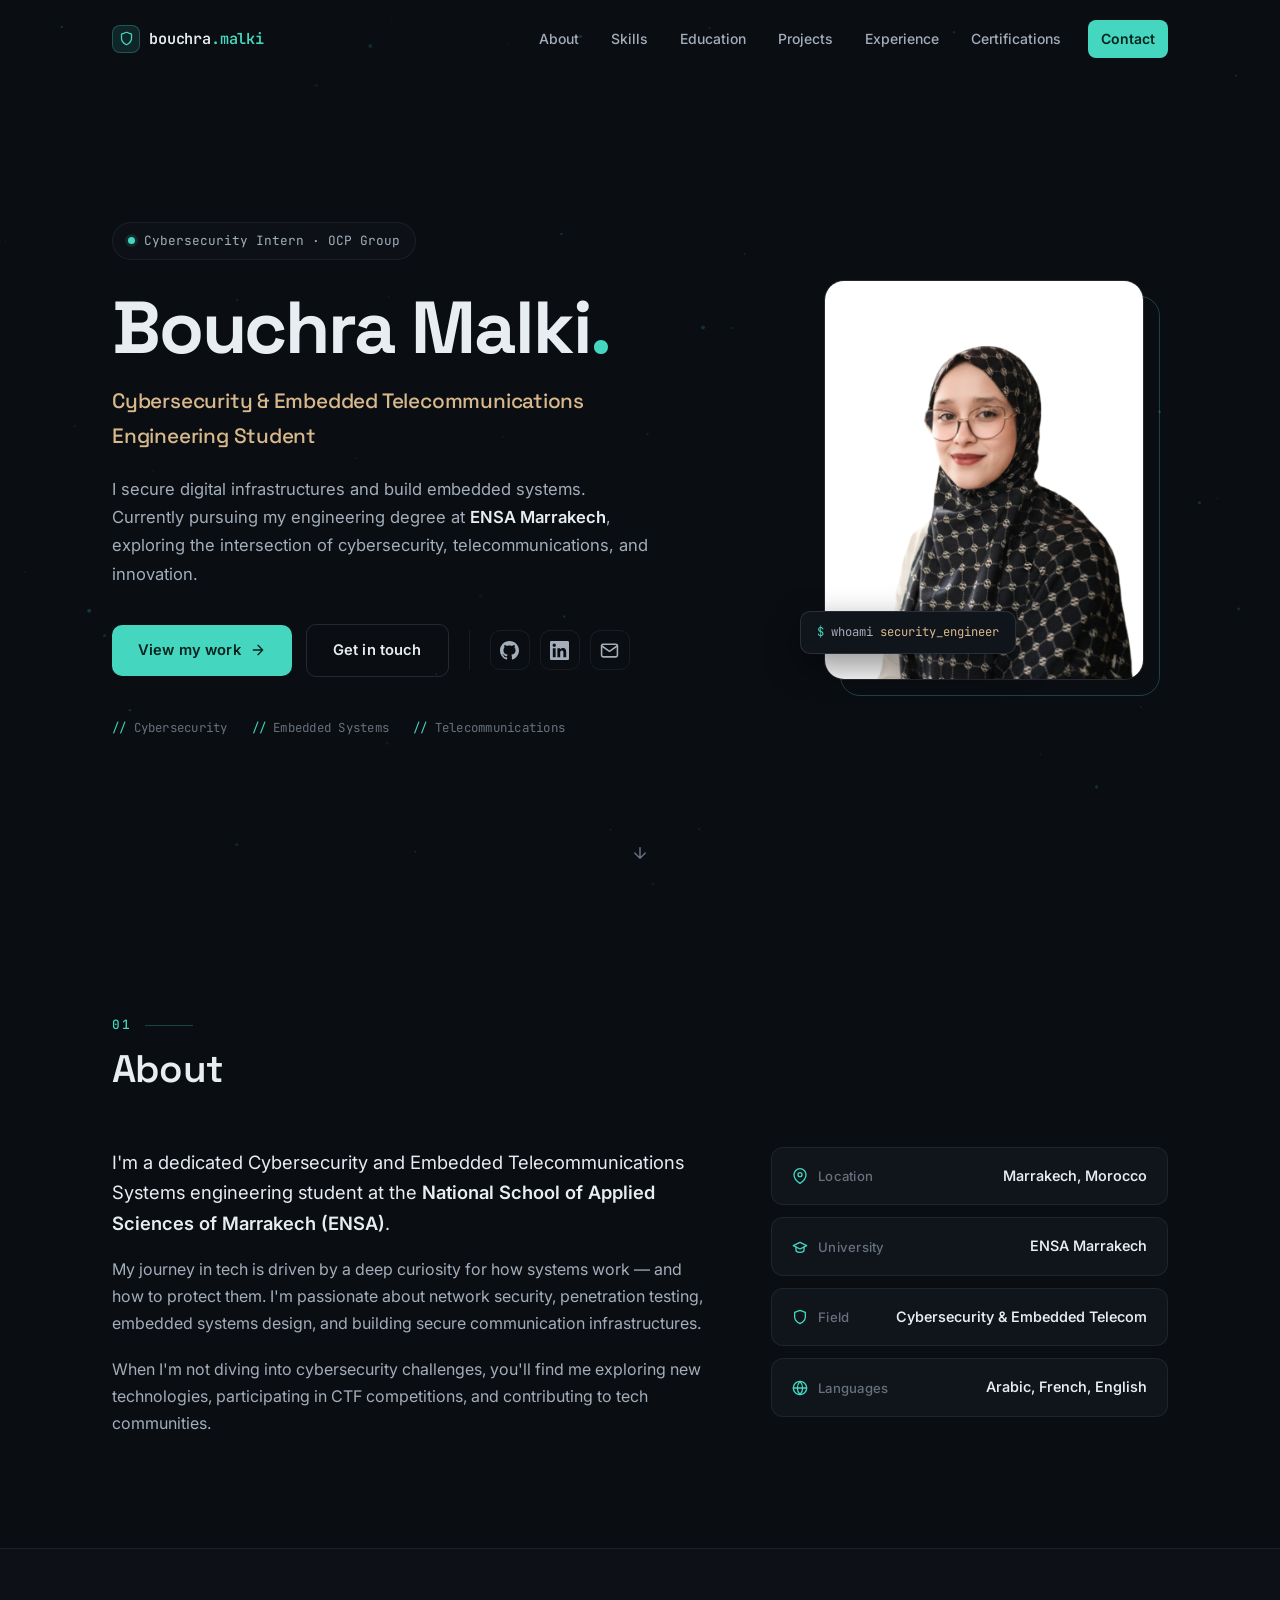
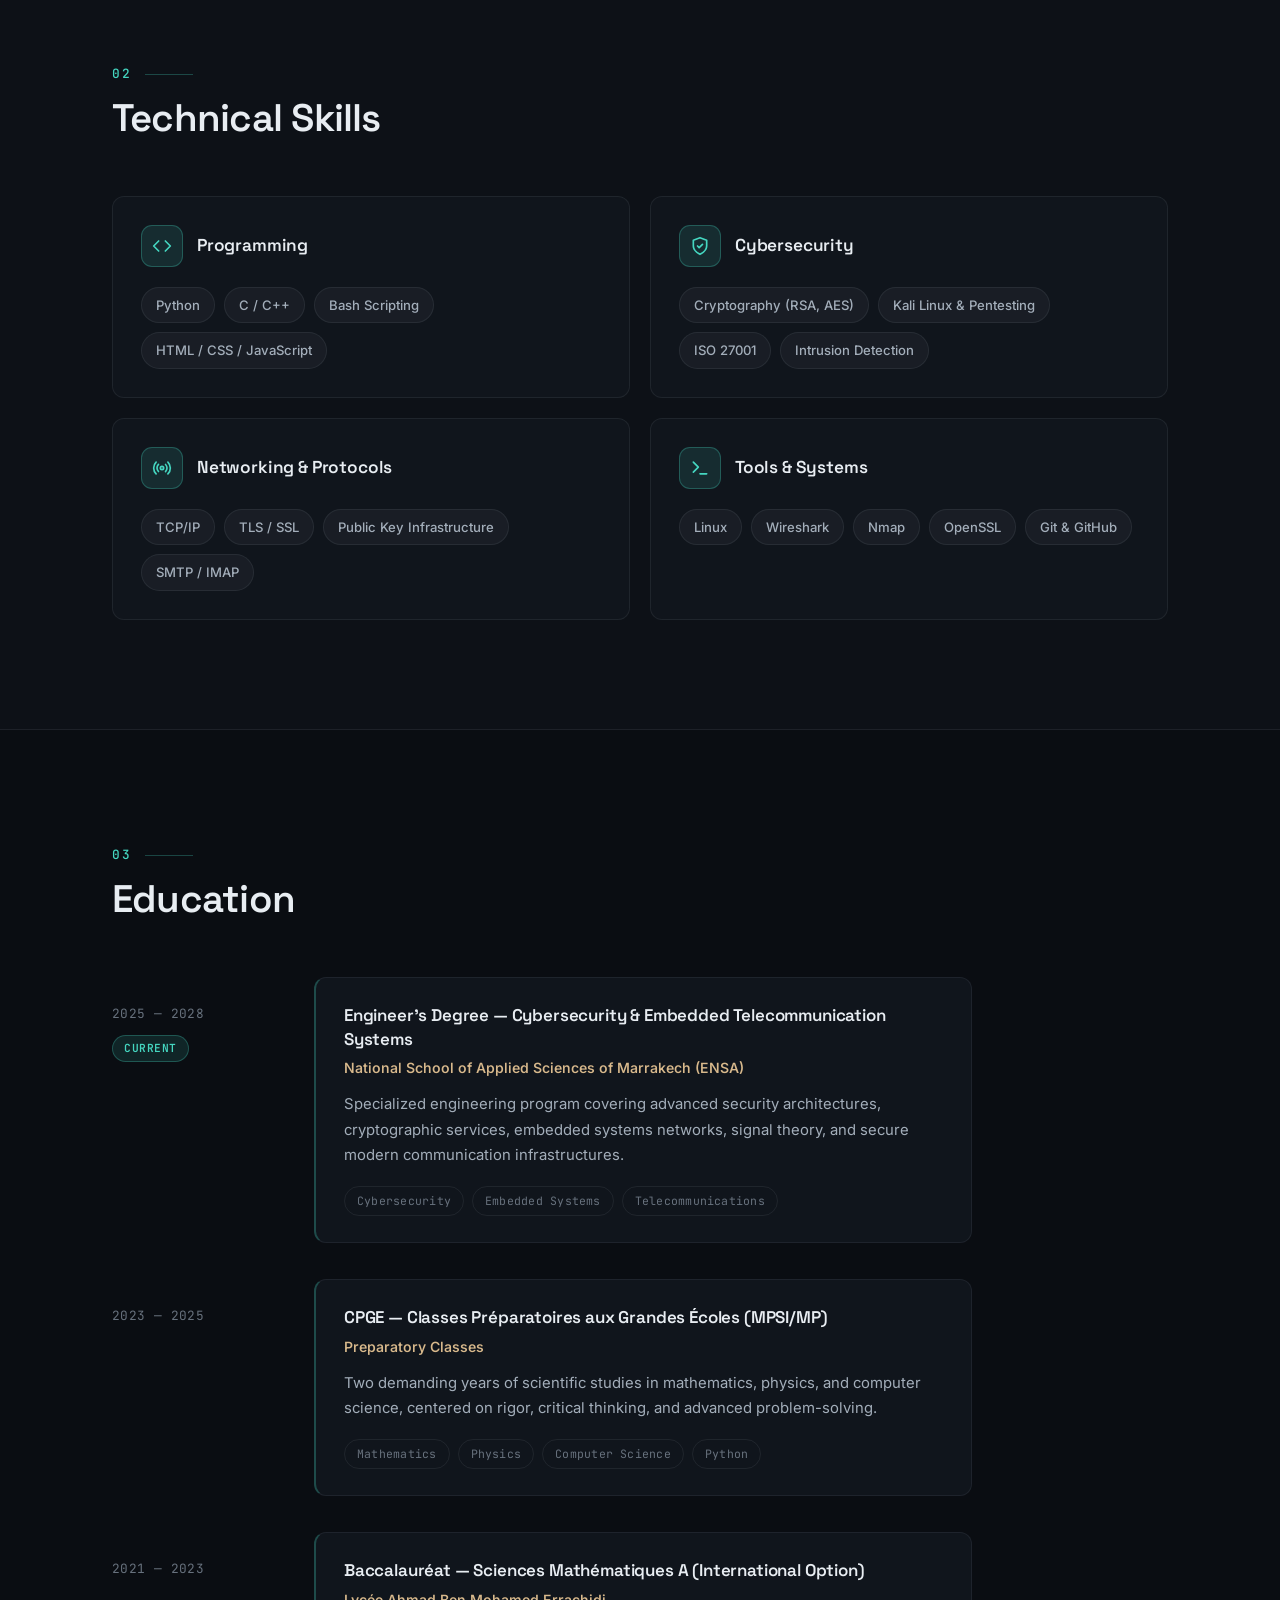
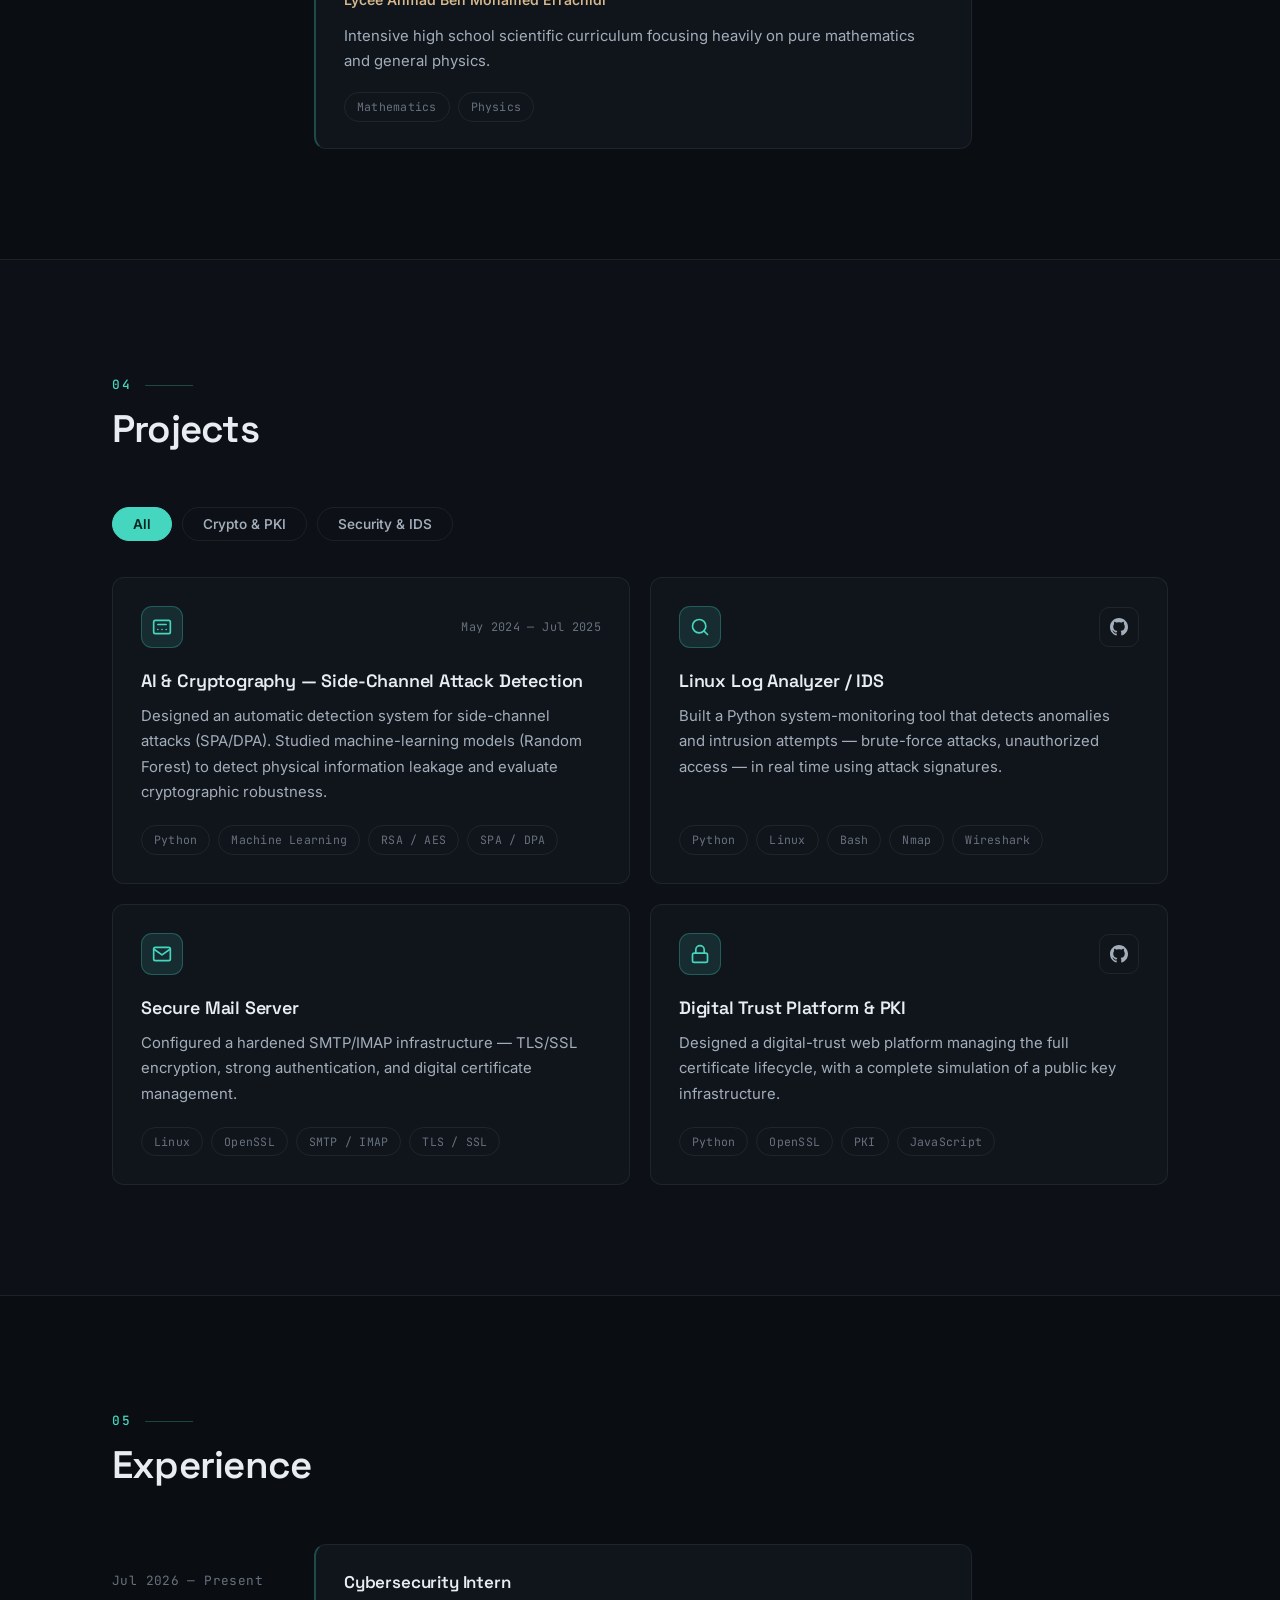
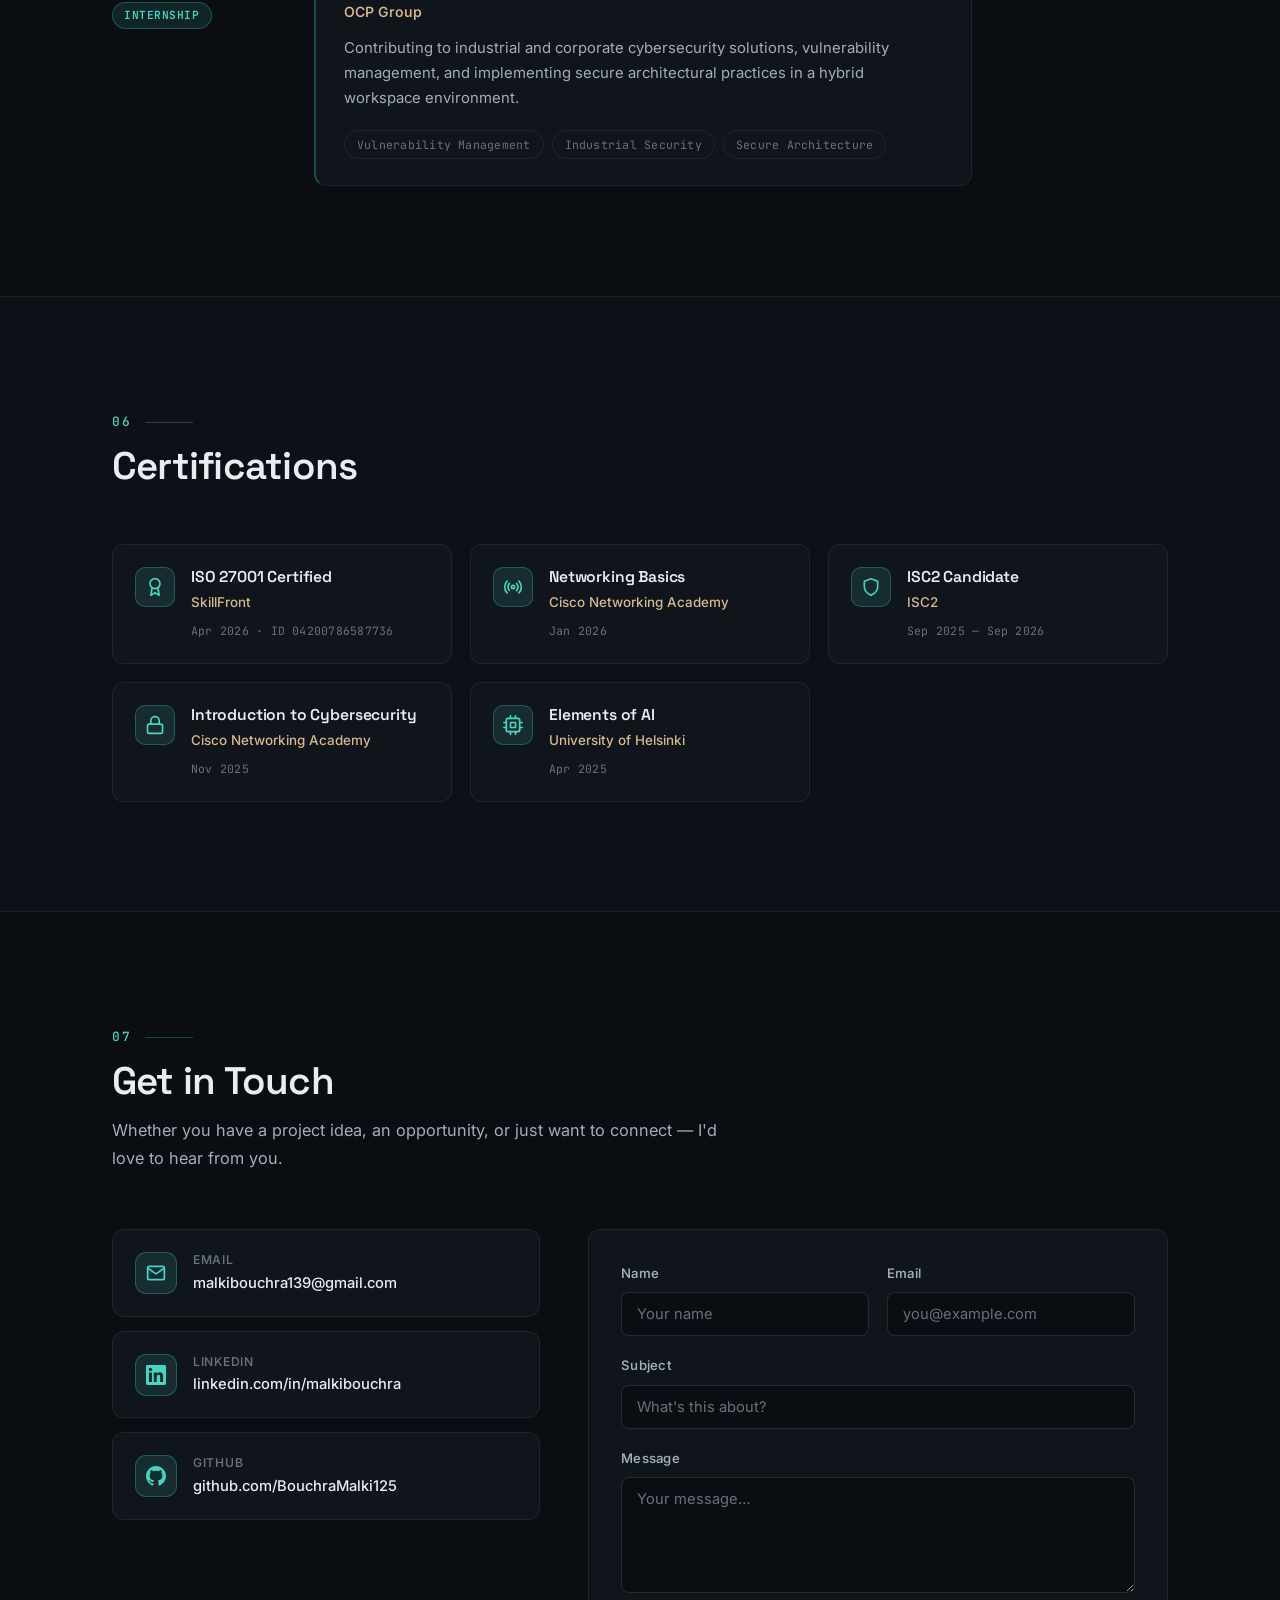
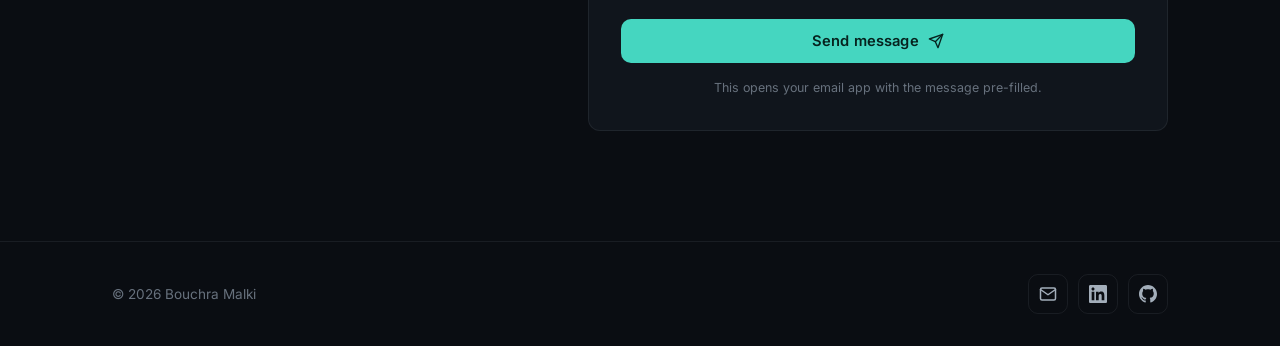
==== commit 5ba9844b: "Redesign portfolio with a refined professional dark theme - Replace emoji icons with consistent stro" ====
--- a/Portfolio-/index.html
+++ b/Portfolio-/index.html
@@ -3,577 +3,527 @@
 <head>
     <meta charset="UTF-8">
     <meta name="viewport" content="width=device-width, initial-scale=1.0">
-    <meta name="description" content="Bouchra MALKI — Cyber Security & Embedded Telecommunications Engineering Student. Portfolio showcasing projects, skills, and experience in cybersecurity and embedded systems.">
+    <meta name="description" content="Bouchra MALKI — Cybersecurity & Embedded Telecommunications Engineering Student. Portfolio showcasing projects, skills, and experience in cybersecurity and embedded systems.">
     <meta name="keywords" content="Bouchra Malki, Cyber Security, Embedded Systems, Telecommunications, Portfolio, ENSA Marrakech">
     <meta name="author" content="Bouchra MALKI">
-    <meta property="og:title" content="Bouchra MALKI — Cyber Security Portfolio">
-    <meta property="og:description" content="Cyber Security & Embedded Telecommunications Engineering Student at ENSA Marrakech">
+    <meta property="og:title" content="Bouchra MALKI — Cybersecurity Portfolio">
+    <meta property="og:description" content="Cybersecurity & Embedded Telecommunications Engineering Student at ENSA Marrakech">
     <meta property="og:type" content="website">
-    <title>Bouchra MALKI — Cyber Security Portfolio</title>
+    <title>Bouchra MALKI — Cybersecurity Portfolio</title>
     <link rel="preconnect" href="https://fonts.googleapis.com">
     <link rel="preconnect" href="https://fonts.gstatic.com" crossorigin>
-    <link href="https://fonts.googleapis.com/css2?family=Outfit:wght@300;400;500;600;700;800&family=JetBrains+Mono:wght@400;500;600&display=swap" rel="stylesheet">
+    <link href="https://fonts.googleapis.com/css2?family=Inter:wght@400;450;500;600;700&family=Space+Grotesk:wght@400;500;600;700&family=JetBrains+Mono:wght@400;500;600&display=swap" rel="stylesheet">
     <link rel="stylesheet" href="style.css">
 </head>
 <body>
-    <!-- Animated Network Background Canvas -->
-    <canvas id="networkCanvas"></canvas>
-
-    <!-- Navigation -->
-    <nav id="navbar" class="navbar">
+    <a href="#main" class="skip-link">Skip to content</a>
+    <canvas id="networkCanvas" aria-hidden="true"></canvas>
+
+    <!-- ===== NAVIGATION ===== -->
+    <header id="navbar" class="navbar">
         <div class="nav-container">
             <a href="#hero" class="nav-logo">
-                Bouchra <span style="font-weight: 800; letter-spacing: 0.5px;">MALKI</span>
+                <span class="nav-logo-mark" aria-hidden="true">
+                    <svg width="15" height="15" viewBox="0 0 24 24" fill="none" stroke="currentColor" stroke-width="2" stroke-linecap="round" stroke-linejoin="round"><path d="M12 22s8-4 8-10V5l-8-3-8 3v7c0 6 8 10 8 10z"/></svg>
+                </span>
+                <span>bouchra<em>.malki</em></span>
             </a>
-            <button class="nav-toggle" id="navToggle" aria-label="Toggle navigation">
-                <span class="hamburger"></span>
-            </button>
-            <ul class="nav-links" id="navLinks">
-                <li><a href="#about" class="nav-link">About</a></li>
-                <li><a href="#skills" class="nav-link">Skills</a></li>
-                <li><a href="#education" class="nav-link">Education</a></li>
-                <li><a href="#projects" class="nav-link">Projects</a></li>
-                <li><a href="#experience" class="nav-link">Experience</a></li>
-                <li><a href="#certifications" class="nav-link">Certifications</a></li>
-                <li><a href="#contact" class="nav-link nav-link-cta">Contact</a></li>
-            </ul>
-        </div>
-    </nav>
-
-    <!-- ===== HERO SECTION ===== -->
+            <nav aria-label="Primary">
+                <button class="nav-toggle" id="navToggle" aria-label="Toggle navigation" aria-expanded="false" aria-controls="navLinks">
+                    <span class="hamburger"></span>
+                </button>
+                <ul class="nav-links" id="navLinks">
+                    <li><a href="#about" class="nav-link">About</a></li>
+                    <li><a href="#skills" class="nav-link">Skills</a></li>
+                    <li><a href="#education" class="nav-link">Education</a></li>
+                    <li><a href="#projects" class="nav-link">Projects</a></li>
+                    <li><a href="#experience" class="nav-link">Experience</a></li>
+                    <li><a href="#certifications" class="nav-link">Certifications</a></li>
+                    <li><a href="#contact" class="nav-link nav-link-cta">Contact</a></li>
+                </ul>
+            </nav>
+        </div>
+    </header>
+
+    <main id="main">
+
+    <!-- ===== HERO ===== -->
     <section id="hero" class="hero-section">
-        <div class="hero-content">
+        <div class="container hero-content">
             <div class="hero-text">
-                <div class="hero-greeting">
-                    <span class="terminal-prompt">$</span>
-                    <span class="typing-text">Hello, World! I'm</span>
-                    <span class="cursor-blink">|</span>
-                </div>
-                <h1 class="hero-name">
-                    <span class="name-first">Bouchra</span>
-                    <span class="name-last">MALKI</span>
-                </h1>
-                <div class="hero-title-wrapper">
-                    <div class="hero-title">
-                        <span class="title-icon">🛡️</span>
-                        Cyber Security & Embedded Telecom Engineering Student
-                    </div>
-                </div>
+                <p class="hero-status">
+                    <span class="status-dot" aria-hidden="true"></span>
+                    Cybersecurity Intern · OCP Group
+                </p>
+                <h1 class="hero-name">Bouchra Malki<span class="accent-dot">.</span></h1>
+                <p class="hero-role">Cybersecurity &amp; Embedded Telecommunications <span class="nowrap">Engineering Student</span></p>
                 <p class="hero-description">
-                    Passionate about securing digital infrastructures and building embedded systems. 
-                    Currently pursuing my engineering degree at <strong>ENSA Marrakech</strong>, 
-                    where I explore the intersection of cybersecurity, telecommunications, and innovation.
+                    I secure digital infrastructures and build embedded systems. Currently pursuing my
+                    engineering degree at <strong>ENSA Marrakech</strong>, exploring the intersection of
+                    cybersecurity, telecommunications, and innovation.
                 </p>
-                <div class="hero-badges">
-                    <span class="badge"><span class="badge-dot"></span>Cyber Security</span>
-                    <span class="badge"><span class="badge-dot"></span>Embedded Systems</span>
-                    <span class="badge"><span class="badge-dot"></span>Telecommunications</span>
-                </div>
                 <div class="hero-cta">
                     <a href="#projects" class="btn btn-primary">
-                        <span>View My Work</span>
-                        <svg width="20" height="20" viewBox="0 0 24 24" fill="none" stroke="currentColor" stroke-width="2"><path d="M5 12h14M12 5l7 7-7 7"/></svg>
+                        View my work
+                        <svg width="16" height="16" viewBox="0 0 24 24" fill="none" stroke="currentColor" stroke-width="2" stroke-linecap="round" stroke-linejoin="round" aria-hidden="true"><path d="M5 12h14M12 5l7 7-7 7"/></svg>
                     </a>
-                    <a href="#contact" class="btn btn-secondary">
-                        <span>Get In Touch</span>
-                    </a>
-                </div>
+                    <a href="#contact" class="btn btn-secondary">Get in touch</a>
+                    <div class="hero-socials">
+                        <a href="https://github.com/BouchraMalki125" target="_blank" rel="noopener noreferrer" class="icon-link" aria-label="GitHub">
+                            <svg width="19" height="19" viewBox="0 0 24 24" fill="currentColor" aria-hidden="true"><path d="M12 0c-6.626 0-12 5.373-12 12 0 5.302 3.438 9.8 8.207 11.387.599.111.793-.261.793-.577v-2.234c-3.338.726-4.033-1.416-4.033-1.416-.546-1.387-1.333-1.756-1.333-1.756-1.089-.745.083-.729.083-.729 1.205.084 1.839 1.237 1.839 1.237 1.07 1.834 2.807 1.304 3.492.997.107-.775.418-1.305.762-1.604-2.665-.305-5.467-1.334-5.467-5.931 0-1.311.469-2.381 1.236-3.221-.124-.303-.535-1.524.117-3.176 0 0 1.008-.322 3.301 1.23.957-.266 1.983-.399 3.003-.404 1.02.005 2.047.138 3.006.404 2.291-1.552 3.297-1.23 3.297-1.23.653 1.653.242 2.874.118 3.176.77.84 1.235 1.911 1.235 3.221 0 4.609-2.807 5.624-5.479 5.921.43.372.823 1.102.823 2.222v3.293c0 .319.192.694.801.576 4.765-1.589 8.199-6.086 8.199-11.386 0-6.627-5.373-12-12-12z"/></svg>
+                        </a>
+                        <a href="https://www.linkedin.com/in/malkibouchra/" target="_blank" rel="noopener noreferrer" class="icon-link" aria-label="LinkedIn">
+                            <svg width="19" height="19" viewBox="0 0 24 24" fill="currentColor" aria-hidden="true"><path d="M20.447 20.452h-3.554v-5.569c0-1.328-.027-3.037-1.852-3.037-1.853 0-2.136 1.445-2.136 2.939v5.667H9.351V9h3.414v1.561h.046c.477-.9 1.637-1.85 3.37-1.85 3.601 0 4.267 2.37 4.267 5.455v6.286zM5.337 7.433c-1.144 0-2.063-.926-2.063-2.065 0-1.138.92-2.063 2.063-2.063 1.14 0 2.064.925 2.064 2.063 0 1.139-.925 2.065-2.064 2.065zm1.782 13.019H3.555V9h3.564v11.452zM22.225 0H1.771C.792 0 0 .774 0 1.729v20.542C0 23.227.792 24 1.771 24h20.451C23.2 24 24 23.227 24 22.271V1.729C24 .774 23.2 0 22.222 0h.003z"/></svg>
+                        </a>
+                        <a href="mailto:malkibouchra139@gmail.com" class="icon-link" aria-label="Email">
+                            <svg width="19" height="19" viewBox="0 0 24 24" fill="none" stroke="currentColor" stroke-width="2" stroke-linecap="round" stroke-linejoin="round" aria-hidden="true"><path d="M4 4h16c1.1 0 2 .9 2 2v12c0 1.1-.9 2-2 2H4c-1.1 0-2-.9-2-2V6c0-1.1.9-2 2-2z"/><polyline points="22,6 12,13 2,6"/></svg>
+                        </a>
+                    </div>
+                </div>
+                <ul class="hero-tags" aria-label="Focus areas">
+                    <li>Cybersecurity</li>
+                    <li>Embedded Systems</li>
+                    <li>Telecommunications</li>
+                </ul>
             </div>
             <div class="hero-visual">
-                <div class="hero-image-container">
-                    <div class="hex-border">
-                        <div class="hex-glow"></div>
-                    </div>
-                    <img src="assets/profile.jpg" alt="Bouchra MALKI" class="hero-image" id="heroImage">
-                    <div class="orbit-ring orbit-ring-1"></div>
-                    <div class="orbit-ring orbit-ring-2"></div>
-                    <div class="orbit-ring orbit-ring-3"></div>
-                    <div class="floating-icon fi-1">🔒</div>
-                    <div class="floating-icon fi-2">📡</div>
-                    <div class="floating-icon fi-3">⚡</div>
-                    <div class="floating-icon fi-4">🔐</div>
-                </div>
-            </div>
-        </div>
-    </section>
-
-    <!-- ===== ABOUT SECTION ===== -->
-    <section id="about" class="section about-section">
-        <div class="container">
-            <div class="section-header">
-                <span class="section-tag">&lt;about&gt;</span>
-                <h2 class="section-title">About Me</h2>
-                <div class="section-line"></div>
+                <div class="hero-portrait">
+                    <img src="assets/profile.jpg" alt="Portrait of Bouchra MALKI" class="hero-image" id="heroImage" width="400" height="400">
+                    <div class="portrait-frame" aria-hidden="true"></div>
+                    <div class="portrait-chip" aria-hidden="true">
+                        <span class="chip-prompt">$</span> whoami <span class="chip-answer">security_engineer</span>
+                    </div>
+                </div>
+            </div>
+        </div>
+        <a href="#about" class="scroll-hint" aria-label="Scroll to about section">
+            <svg width="18" height="18" viewBox="0 0 24 24" fill="none" stroke="currentColor" stroke-width="2" stroke-linecap="round" stroke-linejoin="round" aria-hidden="true"><path d="M12 5v14M19 12l-7 7-7-7"/></svg>
+        </a>
+    </section>
+
+    <!-- ===== ABOUT ===== -->
+    <section id="about" class="section">
+        <div class="container">
+            <div class="section-header">
+                <span class="section-index">01</span>
+                <h2 class="section-title">About</h2>
             </div>
             <div class="about-grid">
                 <div class="about-text">
                     <p class="about-intro">
-                        I'm <strong>Bouchra MALKI</strong>, a dedicated Cyber Security and Embedded Telecommunications 
-                        Systems engineering student at the <strong>National School of Applied Sciences of Marrakech (ENSA)</strong>.
+                        I'm a dedicated Cybersecurity and Embedded Telecommunications Systems engineering
+                        student at the <strong>National School of Applied Sciences of Marrakech (ENSA)</strong>.
                     </p>
                     <p>
-                        My journey in tech is driven by a deep curiosity for how systems work — and how to protect them. 
-                        I'm passionate about network security, penetration testing, embedded systems design, and 
-                        building secure communication infrastructures.
+                        My journey in tech is driven by a deep curiosity for how systems work — and how to
+                        protect them. I'm passionate about network security, penetration testing, embedded
+                        systems design, and building secure communication infrastructures.
                     </p>
                     <p>
-                        When I'm not diving into cybersecurity challenges, you'll find me exploring new technologies, 
-                        participating in CTF competitions, and contributing to tech communities.
-                    </p>
-                </div>
-                <div class="about-info-cards">
-                    <div class="info-card">
-                        <div class="info-icon">📍</div>
-                        <div class="info-details">
-                            <span class="info-label">Location</span>
-                            <span class="info-value">Marrakech, Morocco</span>
-                        </div>
-                    </div>
-                    <div class="info-card">
-                        <div class="info-icon">🎓</div>
-                        <div class="info-details">
-                            <span class="info-label">University</span>
-                            <span class="info-value">ENSA Marrakech</span>
-                        </div>
-                    </div>
-                    <div class="info-card">
-                        <div class="info-icon">🛡️</div>
-                        <div class="info-details">
-                            <span class="info-label">Field</span>
-                            <span class="info-value">Cyber Security & Embedded Telecom</span>
-                        </div>
-                    </div>
-                    <div class="info-card">
-                        <div class="info-icon">🌐</div>
-                        <div class="info-details">
-                            <span class="info-label">Languages</span>
-                            <span class="info-value">Arabic, French, English</span>
-                        </div>
-                    </div>
-                </div>
-            </div>
-        </div>
-    </section>
-
-    <!-- ===== SKILLS SECTION ===== -->
-    <section id="skills" class="section skills-section">
-        <div class="container">
-            <div class="section-header">
-                <span class="section-tag">&lt;skills&gt;</span>
+                        When I'm not diving into cybersecurity challenges, you'll find me exploring new
+                        technologies, participating in CTF competitions, and contributing to tech communities.
+                    </p>
+                </div>
+                <dl class="about-facts">
+                    <div class="fact">
+                        <dt>
+                            <svg width="16" height="16" viewBox="0 0 24 24" fill="none" stroke="currentColor" stroke-width="2" stroke-linecap="round" stroke-linejoin="round" aria-hidden="true"><path d="M21 10c0 7-9 13-9 13s-9-6-9-13a9 9 0 0 1 18 0z"/><circle cx="12" cy="10" r="3"/></svg>
+                            Location
+                        </dt>
+                        <dd>Marrakech, Morocco</dd>
+                    </div>
+                    <div class="fact">
+                        <dt>
+                            <svg width="16" height="16" viewBox="0 0 24 24" fill="none" stroke="currentColor" stroke-width="2" stroke-linecap="round" stroke-linejoin="round" aria-hidden="true"><path d="M22 10L12 5 2 10l10 5 10-5z"/><path d="M6 12v5c0 1.7 2.7 3 6 3s6-1.3 6-3v-5"/></svg>
+                            University
+                        </dt>
+                        <dd>ENSA Marrakech</dd>
+                    </div>
+                    <div class="fact">
+                        <dt>
+                            <svg width="16" height="16" viewBox="0 0 24 24" fill="none" stroke="currentColor" stroke-width="2" stroke-linecap="round" stroke-linejoin="round" aria-hidden="true"><path d="M12 22s8-4 8-10V5l-8-3-8 3v7c0 6 8 10 8 10z"/></svg>
+                            Field
+                        </dt>
+                        <dd>Cybersecurity &amp; Embedded Telecom</dd>
+                    </div>
+                    <div class="fact">
+                        <dt>
+                            <svg width="16" height="16" viewBox="0 0 24 24" fill="none" stroke="currentColor" stroke-width="2" stroke-linecap="round" stroke-linejoin="round" aria-hidden="true"><circle cx="12" cy="12" r="10"/><path d="M2 12h20M12 2a15.3 15.3 0 0 1 4 10 15.3 15.3 0 0 1-4 10 15.3 15.3 0 0 1-4-10 15.3 15.3 0 0 1 4-10z"/></svg>
+                            Languages
+                        </dt>
+                        <dd>Arabic, French, English</dd>
+                    </div>
+                </dl>
+            </div>
+        </div>
+    </section>
+
+    <!-- ===== SKILLS ===== -->
+    <section id="skills" class="section section-alt">
+        <div class="container">
+            <div class="section-header">
+                <span class="section-index">02</span>
                 <h2 class="section-title">Technical Skills</h2>
-                <div class="section-line"></div>
             </div>
             <div class="skills-grid">
-                <!-- Programming Languages -->
-                <div class="skill-category" data-category="programming">
-                    <div class="skill-category-header">
-                        <div class="skill-category-icon">💻</div>
-                        <h3>Programming Languages</h3>
-                    </div>
-                    <div class="skill-items">
-                        <div class="skill-item">
-                            <span class="skill-name">Python</span>
-                            <div class="skill-bar"><div class="skill-progress" data-width="90"></div></div>
-                        </div>
-                        <div class="skill-item">
-                            <span class="skill-name">C / C++</span>
-                            <div class="skill-bar"><div class="skill-progress" data-width="85"></div></div>
-                        </div>
-                        <div class="skill-item">
-                            <span class="skill-name">Bash Scripting</span>
-                            <div class="skill-bar"><div class="skill-progress" data-width="80"></div></div>
-                        </div>
-                    </div>
-                </div>
-
-                <!-- Cybersecurity -->
-                <div class="skill-category" data-category="security">
-                    <div class="skill-category-header">
-                        <div class="skill-category-icon">🛡️</div>
+                <div class="skill-card">
+                    <div class="skill-card-head">
+                        <span class="skill-icon" aria-hidden="true">
+                            <svg width="20" height="20" viewBox="0 0 24 24" fill="none" stroke="currentColor" stroke-width="2" stroke-linecap="round" stroke-linejoin="round"><polyline points="16 18 22 12 16 6"/><polyline points="8 6 2 12 8 18"/></svg>
+                        </span>
+                        <h3>Programming</h3>
+                    </div>
+                    <ul class="chip-list">
+                        <li>Python</li>
+                        <li>C / C++</li>
+                        <li>Bash Scripting</li>
+                        <li>HTML / CSS / JavaScript</li>
+                    </ul>
+                </div>
+                <div class="skill-card">
+                    <div class="skill-card-head">
+                        <span class="skill-icon" aria-hidden="true">
+                            <svg width="20" height="20" viewBox="0 0 24 24" fill="none" stroke="currentColor" stroke-width="2" stroke-linecap="round" stroke-linejoin="round"><path d="M12 22s8-4 8-10V5l-8-3-8 3v7c0 6 8 10 8 10z"/><path d="M9 12l2 2 4-4"/></svg>
+                        </span>
                         <h3>Cybersecurity</h3>
                     </div>
-                    <div class="skill-items">
-                        <div class="skill-item">
-                            <span class="skill-name">Cryptographie (RSA, AES)</span>
-                            <div class="skill-bar"><div class="skill-progress" data-width="85"></div></div>
-                        </div>
-                        <div class="skill-item">
-                            <span class="skill-name">Kali Linux & Pentesting</span>
-                            <div class="skill-bar"><div class="skill-progress" data-width="80"></div></div>
-                        </div>
-                        <div class="skill-item">
-                            <span class="skill-name">ISO 27001 Standard</span>
-                            <div class="skill-bar"><div class="skill-progress" data-width="75"></div></div>
-                        </div>
-                    </div>
-                </div>
-
-                <!-- Networks & Cryptographic Services -->
-                <div class="skill-category" data-category="networking">
-                    <div class="skill-category-header">
-                        <div class="skill-category-icon">📡</div>
-                        <h3>Networking & Protocols</h3>
-                    </div>
-                    <div class="skill-items">
-                        <div class="skill-item">
-                            <span class="skill-name">TCP/IP & Network Protocols</span>
-                            <div class="skill-bar"><div class="skill-progress" data-width="85"></div></div>
-                        </div>
-                        <div class="skill-item">
-                            <span class="skill-name">Protocoles TLS/SSL</span>
-                            <div class="skill-bar"><div class="skill-progress" data-width="80"></div></div>
-                        </div>
-                        <div class="skill-item">
-                            <span class="skill-name">Public Key Infrastructure (PKI)</span>
-                            <div class="skill-bar"><div class="skill-progress" data-width="85"></div></div>
-                        </div>
-                    </div>
-                </div>
-
-                <!-- Tools & Frameworks -->
-                <div class="skill-category" data-category="tools">
-                    <div class="skill-category-header">
-                        <div class="skill-category-icon">🔧</div>
-                        <h3>Tools & Systems</h3>
-                    </div>
-                    <div class="skill-items">
-                        <div class="skill-item">
-                            <span class="skill-name">Linux OS</span>
-                            <div class="skill-bar"><div class="skill-progress" data-width="90"></div></div>
-                        </div>
-                        <div class="skill-item">
-                            <span class="skill-name">Wireshark & Nmap</span>
-                            <div class="skill-bar"><div class="skill-progress" data-width="80"></div></div>
-                        </div>
-                        <div class="skill-item">
-                            <span class="skill-name">Git & GitHub</span>
-                            <div class="skill-bar"><div class="skill-progress" data-width="85"></div></div>
-                        </div>
-                    </div>
-                </div>
-            </div>
-        </div>
-    </section>
-
-    <!-- ===== EDUCATION SECTION ===== -->
-    <section id="education" class="section education-section">
-        <div class="container">
-            <div class="section-header">
-                <span class="section-tag">&lt;education&gt;</span>
+                    <ul class="chip-list">
+                        <li>Cryptography (RSA, AES)</li>
+                        <li>Kali Linux &amp; Pentesting</li>
+                        <li>ISO 27001</li>
+                        <li>Intrusion Detection</li>
+                    </ul>
+                </div>
+                <div class="skill-card">
+                    <div class="skill-card-head">
+                        <span class="skill-icon" aria-hidden="true">
+                            <svg width="20" height="20" viewBox="0 0 24 24" fill="none" stroke="currentColor" stroke-width="2" stroke-linecap="round" stroke-linejoin="round"><circle cx="12" cy="12" r="2"/><path d="M16.24 7.76a6 6 0 0 1 0 8.49M7.76 16.24a6 6 0 0 1 0-8.49M19.07 4.93a10 10 0 0 1 0 14.14M4.93 19.07a10 10 0 0 1 0-14.14"/></svg>
+                        </span>
+                        <h3>Networking &amp; Protocols</h3>
+                    </div>
+                    <ul class="chip-list">
+                        <li>TCP/IP</li>
+                        <li>TLS / SSL</li>
+                        <li>Public Key Infrastructure</li>
+                        <li>SMTP / IMAP</li>
+                    </ul>
+                </div>
+                <div class="skill-card">
+                    <div class="skill-card-head">
+                        <span class="skill-icon" aria-hidden="true">
+                            <svg width="20" height="20" viewBox="0 0 24 24" fill="none" stroke="currentColor" stroke-width="2" stroke-linecap="round" stroke-linejoin="round"><polyline points="4 17 10 11 4 5"/><line x1="12" y1="19" x2="20" y2="19"/></svg>
+                        </span>
+                        <h3>Tools &amp; Systems</h3>
+                    </div>
+                    <ul class="chip-list">
+                        <li>Linux</li>
+                        <li>Wireshark</li>
+                        <li>Nmap</li>
+                        <li>OpenSSL</li>
+                        <li>Git &amp; GitHub</li>
+                    </ul>
+                </div>
+            </div>
+        </div>
+    </section>
+
+    <!-- ===== EDUCATION ===== -->
+    <section id="education" class="section">
+        <div class="container">
+            <div class="section-header">
+                <span class="section-index">03</span>
                 <h2 class="section-title">Education</h2>
-                <div class="section-line"></div>
             </div>
             <div class="timeline">
-                <div class="timeline-item">
-                    <div class="timeline-marker">
-                        <div class="timeline-dot"></div>
-                        <div class="timeline-line"></div>
-                    </div>
-                    <div class="timeline-content">
-                        <div class="timeline-date">Sep 2025 — Jun 2028</div>
-                        <div class="timeline-card">
-                            <div class="timeline-card-header">
-                                <h3>Engineer's degree — Cybersecurity & Embedded Telecommunication Systems</h3>
-                                <span class="timeline-badge">Current</span>
-                            </div>
-                            <h4 class="timeline-institution">
-                                <span class="institution-icon">🏫</span>
-                                National School of Applied Sciences of Marrakech (ENSA)
-                            </h4>
-                            <p>Specialized engineering program covering advanced security architectures, cryptographic services, embedded systems networks, signal theory, and secure modern communication infrastructures.</p>
-                            <div class="timeline-tags">
-                                <span class="timeline-tag">Cybersecurity</span>
-                                <span class="timeline-tag">Embedded Systems</span>
-                                <span class="timeline-tag">Telecommunication Systems</span>
-                            </div>
-                        </div>
-                    </div>
-                </div>
-                <div class="timeline-item">
-                    <div class="timeline-marker">
-                        <div class="timeline-dot"></div>
-                        <div class="timeline-line"></div>
-                    </div>
-                    <div class="timeline-content">
-                        <div class="timeline-date">Sep 2023 — May 2025</div>
-                        <div class="timeline-card">
-                            <div class="timeline-card-header">
-                                <h3>CPGE — Classes préparatoires aux grandes écoles</h3>
-                            </div>
-                            <h4 class="timeline-institution">
-                                <span class="institution-icon">🏫</span>
-                                MPSI/MP
-                            </h4>
-                            <p>Two demanding years of scientific studies in mathematics, physics, and computer science, centered on rigor, critical thinking, and advanced problem-solving.</p>
-                            <div class="timeline-tags">
-                                <span class="timeline-tag">Mathematics</span>
-                                <span class="timeline-tag">Physics</span>
-                                <span class="timeline-tag">Computer Science</span>
-                                <span class="timeline-tag">Python</span>
-                            </div>
-                        </div>
-                    </div>
-                </div>
-                <div class="timeline-item">
-                    <div class="timeline-marker">
-                        <div class="timeline-dot"></div>
-                    </div>
-                    <div class="timeline-content">
-                        <div class="timeline-date">Sep 2021 — Jun 2023</div>
-                        <div class="timeline-card">
-                            <div class="timeline-card-header">
-                                <h3>Lycée Ahmad Ben Mohamed Errachidi</h3>
-                            </div>
-                            <h4 class="timeline-institution">
-                                <span class="institution-icon">🏫</span>
-                                Sciences mathématiques A - option internationale
-                            </h4>
-                            <p>Completed intensive high school scientific curriculum focusing heavily on pure mathematics and general physics.</p>
-                            <div class="timeline-tags">
-                                <span class="timeline-tag">Sciences Mathématiques A</span>
-                                <span class="timeline-tag">International Option</span>
-                            </div>
-                        </div>
-                    </div>
-                </div>
-            </div>
-        </div>
-    </section>
-
-    <!-- ===== PROJECTS SECTION ===== -->
-    <section id="projects" class="section projects-section">
-        <div class="container">
-            <div class="section-header">
-                <span class="section-tag">&lt;projects&gt;</span>
+                <article class="timeline-item">
+                    <div class="timeline-meta">
+                        <span class="timeline-date">2025 — 2028</span>
+                        <span class="timeline-badge">Current</span>
+                    </div>
+                    <div class="timeline-card">
+                        <h3>Engineer's Degree — Cybersecurity &amp; Embedded Telecommunication Systems</h3>
+                        <p class="timeline-place">National School of Applied Sciences of Marrakech (ENSA)</p>
+                        <p>Specialized engineering program covering advanced security architectures, cryptographic services, embedded systems networks, signal theory, and secure modern communication infrastructures.</p>
+                        <ul class="tag-list">
+                            <li>Cybersecurity</li>
+                            <li>Embedded Systems</li>
+                            <li>Telecommunications</li>
+                        </ul>
+                    </div>
+                </article>
+                <article class="timeline-item">
+                    <div class="timeline-meta">
+                        <span class="timeline-date">2023 — 2025</span>
+                    </div>
+                    <div class="timeline-card">
+                        <h3>CPGE — Classes Préparatoires aux Grandes Écoles (MPSI/MP)</h3>
+                        <p class="timeline-place">Preparatory Classes</p>
+                        <p>Two demanding years of scientific studies in mathematics, physics, and computer science, centered on rigor, critical thinking, and advanced problem-solving.</p>
+                        <ul class="tag-list">
+                            <li>Mathematics</li>
+                            <li>Physics</li>
+                            <li>Computer Science</li>
+                            <li>Python</li>
+                        </ul>
+                    </div>
+                </article>
+                <article class="timeline-item">
+                    <div class="timeline-meta">
+                        <span class="timeline-date">2021 — 2023</span>
+                    </div>
+                    <div class="timeline-card">
+                        <h3>Baccalauréat — Sciences Mathématiques A (International Option)</h3>
+                        <p class="timeline-place">Lycée Ahmad Ben Mohamed Errachidi</p>
+                        <p>Intensive high school scientific curriculum focusing heavily on pure mathematics and general physics.</p>
+                        <ul class="tag-list">
+                            <li>Mathematics</li>
+                            <li>Physics</li>
+                        </ul>
+                    </div>
+                </article>
+            </div>
+        </div>
+    </section>
+
+    <!-- ===== PROJECTS ===== -->
+    <section id="projects" class="section section-alt">
+        <div class="container">
+            <div class="section-header">
+                <span class="section-index">04</span>
                 <h2 class="section-title">Projects</h2>
-                <div class="section-line"></div>
-            </div>
-            <div class="projects-filter">
+            </div>
+            <div class="projects-filter" role="group" aria-label="Filter projects">
                 <button class="filter-btn active" data-filter="all">All</button>
-                <button class="filter-btn" data-filter="crypto">Crypto & PKI</button>
-                <button class="filter-btn" data-filter="security">Security & IDS</button>
+                <button class="filter-btn" data-filter="crypto">Crypto &amp; PKI</button>
+                <button class="filter-btn" data-filter="security">Security &amp; IDS</button>
             </div>
             <div class="projects-grid">
-                <!-- Project 1 — TIPE IA & Cryptographie -->
-                <div class="project-card" data-category="crypto">
-                    <div class="project-card-header">
-                        <div class="project-icon">🧠</div>
-                        <div class="project-links">
-                            <span class="project-date-tag">May 2024 - Jul 2025</span>
-                        </div>
-                    </div>
-                    <h3 class="project-title">TIPE: IA & Cryptographie</h3>
+                <article class="project-card" data-category="crypto">
+                    <div class="project-head">
+                        <span class="project-icon" aria-hidden="true">
+                            <svg width="20" height="20" viewBox="0 0 24 24" fill="none" stroke="currentColor" stroke-width="2" stroke-linecap="round" stroke-linejoin="round"><rect x="2" y="4" width="20" height="16" rx="2"/><path d="M7 15h.01M12 15h.01M17 15h.01M7 9h10"/></svg>
+                        </span>
+                        <span class="project-date">May 2024 — Jul 2025</span>
+                    </div>
+                    <h3 class="project-title">AI &amp; Cryptography — Side-Channel Attack Detection</h3>
                     <p class="project-description">
-                        Conception d'un système de détection automatique d'attaques par canaux auxiliaires (SPA/DPA). 
-                        Étude de modèles de Machine Learning (Random Forest) pour détecter les fuites d'informations physiques et analyser la robustesse cryptographique.
-                    </p>
-                    <div class="project-tech">
-                        <span>Python</span>
-                        <span>Machine Learning</span>
-                        <span>Cryptographie (RSA, AES)</span>
-                        <span>SPA/DPA</span>
-                    </div>
-                </div>
-
-                <!-- Project 2 — Analyseur de Logs Linux / IDS -->
-                <div class="project-card" data-category="security">
-                    <div class="project-card-header">
-                        <div class="project-icon">🔍</div>
-                        <div class="project-links">
-                            <a href="https://github.com/BouchraMalki125/Analyseur-de-logs-lunix-IDS-pour-d-tecter-les-attaques-avec-python" target="_blank" rel="noopener noreferrer" class="project-link" title="GitHub" aria-label="View on GitHub">
-                                <svg width="20" height="20" viewBox="0 0 24 24" fill="currentColor"><path d="M12 0c-6.626 0-12 5.373-12 12 0 5.302 3.438 9.8 8.207 11.387.599.111.793-.261.793-.577v-2.234c-3.338.726-4.033-1.416-4.033-1.416-.546-1.387-1.333-1.756-1.333-1.756-1.089-.745.083-.729.083-.729 1.205.084 1.839 1.237 1.839 1.237 1.07 1.834 2.807 1.304 3.492.997.107-.775.418-1.305.762-1.604-2.665-.305-5.467-1.334-5.467-5.931 0-1.311.469-2.381 1.236-3.221-.124-.303-.535-1.524.117-3.176 0 0 1.008-.322 3.301 1.23.957-.266 1.983-.399 3.003-.404 1.02.005 2.047.138 3.006.404 2.291-1.552 3.297-1.23 3.297-1.23.653 1.653.242 2.874.118 3.176.77.84 1.235 1.911 1.235 3.221 0 4.609-2.807 5.624-5.479 5.921.43.372.823 1.102.823 2.222v3.293c0 .319.192.694.801.576 4.765-1.589 8.199-6.086 8.199-11.386 0-6.627-5.373-12-12-12z"/></svg>
-                            </a>
-                        </div>
-                    </div>
-                    <h3 class="project-title">Analyseur de Logs Linux / IDS</h3>
+                        Designed an automatic detection system for side-channel attacks (SPA/DPA). Studied
+                        machine-learning models (Random Forest) to detect physical information leakage and
+                        evaluate cryptographic robustness.
+                    </p>
+                    <ul class="tag-list">
+                        <li>Python</li>
+                        <li>Machine Learning</li>
+                        <li>RSA / AES</li>
+                        <li>SPA / DPA</li>
+                    </ul>
+                </article>
+                <article class="project-card" data-category="security">
+                    <div class="project-head">
+                        <span class="project-icon" aria-hidden="true">
+                            <svg width="20" height="20" viewBox="0 0 24 24" fill="none" stroke="currentColor" stroke-width="2" stroke-linecap="round" stroke-linejoin="round"><circle cx="11" cy="11" r="8"/><path d="M21 21l-4.35-4.35"/></svg>
+                        </span>
+                        <a href="https://github.com/BouchraMalki125/Analyseur-de-logs-lunix-IDS-pour-d-tecter-les-attaques-avec-python" target="_blank" rel="noopener noreferrer" class="icon-link" aria-label="View Linux Log Analyzer on GitHub">
+                            <svg width="18" height="18" viewBox="0 0 24 24" fill="currentColor" aria-hidden="true"><path d="M12 0c-6.626 0-12 5.373-12 12 0 5.302 3.438 9.8 8.207 11.387.599.111.793-.261.793-.577v-2.234c-3.338.726-4.033-1.416-4.033-1.416-.546-1.387-1.333-1.756-1.333-1.756-1.089-.745.083-.729.083-.729 1.205.084 1.839 1.237 1.839 1.237 1.07 1.834 2.807 1.304 3.492.997.107-.775.418-1.305.762-1.604-2.665-.305-5.467-1.334-5.467-5.931 0-1.311.469-2.381 1.236-3.221-.124-.303-.535-1.524.117-3.176 0 0 1.008-.322 3.301 1.23.957-.266 1.983-.399 3.003-.404 1.02.005 2.047.138 3.006.404 2.291-1.552 3.297-1.23 3.297-1.23.653 1.653.242 2.874.118 3.176.77.84 1.235 1.911 1.235 3.221 0 4.609-2.807 5.624-5.479 5.921.43.372.823 1.102.823 2.222v3.293c0 .319.192.694.801.576 4.765-1.589 8.199-6.086 8.199-11.386 0-6.627-5.373-12-12-12z"/></svg>
+                        </a>
+                    </div>
+                    <h3 class="project-title">Linux Log Analyzer / IDS</h3>
                     <p class="project-description">
-                        Développement d'un outil de surveillance système en Python pour détecter les anomalies et les tentatives d'intrusion (attaques par force brute, accès non autorisés) en temps réel via des signatures d'attaques.
-                    </p>
-                    <div class="project-tech">
-                        <span>Python</span>
-                        <span>Linux</span>
-                        <span>Bash</span>
-                        <span>Nmap</span>
-                        <span>Wireshark</span>
-                    </div>
-                </div>
-
-                <!-- Project 3 — Serveur de Messagerie Sécurisé -->
-                <div class="project-card" data-category="security">
-                    <div class="project-card-header">
-                        <div class="project-icon">✉️</div>
-                    </div>
-                    <h3 class="project-title">Serveur de Messagerie Sécurisé</h3>
+                        Built a Python system-monitoring tool that detects anomalies and intrusion attempts —
+                        brute-force attacks, unauthorized access — in real time using attack signatures.
+                    </p>
+                    <ul class="tag-list">
+                        <li>Python</li>
+                        <li>Linux</li>
+                        <li>Bash</li>
+                        <li>Nmap</li>
+                        <li>Wireshark</li>
+                    </ul>
+                </article>
+                <article class="project-card" data-category="security">
+                    <div class="project-head">
+                        <span class="project-icon" aria-hidden="true">
+                            <svg width="20" height="20" viewBox="0 0 24 24" fill="none" stroke="currentColor" stroke-width="2" stroke-linecap="round" stroke-linejoin="round"><path d="M4 4h16c1.1 0 2 .9 2 2v12c0 1.1-.9 2-2 2H4c-1.1 0-2-.9-2-2V6c0-1.1.9-2 2-2z"/><polyline points="22,6 12,13 2,6"/></svg>
+                        </span>
+                    </div>
+                    <h3 class="project-title">Secure Mail Server</h3>
                     <p class="project-description">
-                        Configuration d'une infrastructure SMTP/IMAP sécurisée. Intégration des protocoles de chiffrement TLS/SSL, implémentation d'une authentification forte et gestion des certificats numériques.
-                    </p>
-                    <div class="project-tech">
-                        <span>Linux</span>
-                        <span>OpenSSL</span>
-                        <span>SMTP/IMAP</span>
-                        <span>TLS/SSL</span>
-                    </div>
-                </div>
-
-                <!-- Project 4 — Plateforme de Confiance Numérique -->
-                <div class="project-card" data-category="crypto">
-                    <div class="project-card-header">
-                        <div class="project-icon">🛡️</div>
-                        <div class="project-links">
-                            <a href="https://github.com/BouchraMalki125/App-Security-Prototype" target="_blank" rel="noopener noreferrer" class="project-link" title="GitHub" aria-label="View on GitHub">
-                                <svg width="20" height="20" viewBox="0 0 24 24" fill="currentColor"><path d="M12 0c-6.626 0-12 5.373-12 12 0 5.302 3.438 9.8 8.207 11.387.599.111.793-.261.793-.577v-2.234c-3.338.726-4.033-1.416-4.033-1.416-.546-1.387-1.333-1.756-1.333-1.756-1.089-.745.083-.729.083-.729 1.205.084 1.839 1.237 1.839 1.237 1.07 1.834 2.807 1.304 3.492.997.107-.775.418-1.305.762-1.604-2.665-.305-5.467-1.334-5.467-5.931 0-1.311.469-2.381 1.236-3.221-.124-.303-.535-1.524.117-3.176 0 0 1.008-.322 3.301 1.23.957-.266 1.983-.399 3.003-.404 1.02.005 2.047.138 3.006.404 2.291-1.552 3.297-1.23 3.297-1.23.653 1.653.242 2.874.118 3.176.77.84 1.235 1.911 1.235 3.221 0 4.609-2.807 5.624-5.479 5.921.43.372.823 1.102.823 2.222v3.293c0 .319.192.694.801.576 4.765-1.589 8.199-6.086 8.199-11.386 0-6.627-5.373-12-12-12z"/></svg>
-                            </a>
-                        </div>
-                    </div>
-                    <h3 class="project-title">Confiance Numérique & PKI</h3>
+                        Configured a hardened SMTP/IMAP infrastructure — TLS/SSL encryption, strong
+                        authentication, and digital certificate management.
+                    </p>
+                    <ul class="tag-list">
+                        <li>Linux</li>
+                        <li>OpenSSL</li>
+                        <li>SMTP / IMAP</li>
+                        <li>TLS / SSL</li>
+                    </ul>
+                </article>
+                <article class="project-card" data-category="crypto">
+                    <div class="project-head">
+                        <span class="project-icon" aria-hidden="true">
+                            <svg width="20" height="20" viewBox="0 0 24 24" fill="none" stroke="currentColor" stroke-width="2" stroke-linecap="round" stroke-linejoin="round"><rect x="3" y="11" width="18" height="11" rx="2"/><path d="M7 11V7a5 5 0 0 1 10 0v4"/></svg>
+                        </span>
+                        <a href="https://github.com/BouchraMalki125/App-Security-Prototype" target="_blank" rel="noopener noreferrer" class="icon-link" aria-label="View Digital Trust Platform on GitHub">
+                            <svg width="18" height="18" viewBox="0 0 24 24" fill="currentColor" aria-hidden="true"><path d="M12 0c-6.626 0-12 5.373-12 12 0 5.302 3.438 9.8 8.207 11.387.599.111.793-.261.793-.577v-2.234c-3.338.726-4.033-1.416-4.033-1.416-.546-1.387-1.333-1.756-1.333-1.756-1.089-.745.083-.729.083-.729 1.205.084 1.839 1.237 1.839 1.237 1.07 1.834 2.807 1.304 3.492.997.107-.775.418-1.305.762-1.604-2.665-.305-5.467-1.334-5.467-5.931 0-1.311.469-2.381 1.236-3.221-.124-.303-.535-1.524.117-3.176 0 0 1.008-.322 3.301 1.23.957-.266 1.983-.399 3.003-.404 1.02.005 2.047.138 3.006.404 2.291-1.552 3.297-1.23 3.297-1.23.653 1.653.242 2.874.118 3.176.77.84 1.235 1.911 1.235 3.221 0 4.609-2.807 5.624-5.479 5.921.43.372.823 1.102.823 2.222v3.293c0 .319.192.694.801.576 4.765-1.589 8.199-6.086 8.199-11.386 0-6.627-5.373-12-12-12z"/></svg>
+                        </a>
+                    </div>
+                    <h3 class="project-title">Digital Trust Platform &amp; PKI</h3>
                     <p class="project-description">
-                        Conception d'une plateforme web de confiance numérique dédiée à la gestion du cycle de vie des certificats. Simulation complète d'une infrastructure de clés publiques (PKI).
-                    </p>
-                    <div class="project-tech">
-                        <span>Python</span>
-                        <span>OpenSSL</span>
-                        <span>PKI</span>
-                        <span>HTML/CSS</span>
-                        <span>JavaScript</span>
-                    </div>
-                </div>
-            </div>
-        </div>
-    </section>
-
-    <!-- ===== EXPERIENCE SECTION ===== -->
-    <section id="experience" class="section experience-section">
-        <div class="container">
-            <div class="section-header">
-                <span class="section-tag">&lt;experience&gt;</span>
+                        Designed a digital-trust web platform managing the full certificate lifecycle,
+                        with a complete simulation of a public key infrastructure.
+                    </p>
+                    <ul class="tag-list">
+                        <li>Python</li>
+                        <li>OpenSSL</li>
+                        <li>PKI</li>
+                        <li>JavaScript</li>
+                    </ul>
+                </article>
+            </div>
+        </div>
+    </section>
+
+    <!-- ===== EXPERIENCE ===== -->
+    <section id="experience" class="section">
+        <div class="container">
+            <div class="section-header">
+                <span class="section-index">05</span>
                 <h2 class="section-title">Experience</h2>
-                <div class="section-line"></div>
             </div>
             <div class="timeline">
-                <div class="timeline-item">
-                    <div class="timeline-marker">
-                        <div class="timeline-dot"></div>
-                    </div>
-                    <div class="timeline-content">
-                        <div class="timeline-date">Jul 2026 — Present</div>
-                        <div class="timeline-card experience-card">
-                            <div class="timeline-card-header">
-                                <h3>Cybersecurity Intern</h3>
-                                <span class="timeline-badge">Internship</span>
-                            </div>
-                            <h4 class="timeline-institution">
-                                <span class="institution-icon">🏢</span>
-                                OCP Group
-                            </h4>
-                            <p>Contributing to industrial and corporate cybersecurity solutions, vulnerability management, and implementing secure architectural practices in a hybrid workspace environment.</p>
-                            <div class="timeline-tags">
-                                <span class="timeline-tag">Cybersecurity</span>
-                                <span class="timeline-tag">OCP Group</span>
-                                <span class="timeline-tag">Vulnerability Management</span>
-                            </div>
-                        </div>
-                    </div>
-                </div>
-            </div>
-        </div>
-    </section>
-
-    <!-- ===== CERTIFICATIONS SECTION ===== -->
-    <section id="certifications" class="section certifications-section">
-        <div class="container">
-            <div class="section-header">
-                <span class="section-tag">&lt;certifications&gt;</span>
+                <article class="timeline-item">
+                    <div class="timeline-meta">
+                        <span class="timeline-date">Jul 2026 — Present</span>
+                        <span class="timeline-badge">Internship</span>
+                    </div>
+                    <div class="timeline-card">
+                        <h3>Cybersecurity Intern</h3>
+                        <p class="timeline-place">OCP Group</p>
+                        <p>Contributing to industrial and corporate cybersecurity solutions, vulnerability management, and implementing secure architectural practices in a hybrid workspace environment.</p>
+                        <ul class="tag-list">
+                            <li>Vulnerability Management</li>
+                            <li>Industrial Security</li>
+                            <li>Secure Architecture</li>
+                        </ul>
+                    </div>
+                </article>
+            </div>
+        </div>
+    </section>
+
+    <!-- ===== CERTIFICATIONS ===== -->
+    <section id="certifications" class="section section-alt">
+        <div class="container">
+            <div class="section-header">
+                <span class="section-index">06</span>
                 <h2 class="section-title">Certifications</h2>
-                <div class="section-line"></div>
-            </div>
-            <div class="certs-grid">
-                <!-- Cert 1 -->
-                <div class="cert-card">
-                    <div class="cert-icon">📜</div>
+            </div>
+            <ul class="certs-grid">
+                <li class="cert-card">
+                    <span class="cert-icon" aria-hidden="true">
+                        <svg width="20" height="20" viewBox="0 0 24 24" fill="none" stroke="currentColor" stroke-width="2" stroke-linecap="round" stroke-linejoin="round"><circle cx="12" cy="8" r="6"/><path d="M15.477 12.89L17 22l-5-3-5 3 1.523-9.11"/></svg>
+                    </span>
                     <div class="cert-info">
                         <h3 class="cert-name">ISO 27001 Certified</h3>
                         <p class="cert-issuer">SkillFront</p>
-                        <span class="cert-date">Issued Apr 2026 | ID: 04200786587736</span>
-                    </div>
-                </div>
-                <!-- Cert 2 -->
-                <div class="cert-card">
-                    <div class="cert-icon">📡</div>
+                        <span class="cert-date">Apr 2026 · ID 04200786587736</span>
+                    </div>
+                </li>
+                <li class="cert-card">
+                    <span class="cert-icon" aria-hidden="true">
+                        <svg width="20" height="20" viewBox="0 0 24 24" fill="none" stroke="currentColor" stroke-width="2" stroke-linecap="round" stroke-linejoin="round"><circle cx="12" cy="12" r="2"/><path d="M16.24 7.76a6 6 0 0 1 0 8.49M7.76 16.24a6 6 0 0 1 0-8.49M19.07 4.93a10 10 0 0 1 0 14.14M4.93 19.07a10 10 0 0 1 0-14.14"/></svg>
+                    </span>
                     <div class="cert-info">
                         <h3 class="cert-name">Networking Basics</h3>
                         <p class="cert-issuer">Cisco Networking Academy</p>
-                        <span class="cert-date">Issued Jan 2026</span>
-                    </div>
-                </div>
-                <!-- Cert 3 -->
-                <div class="cert-card">
-                    <div class="cert-icon">🛡️</div>
+                        <span class="cert-date">Jan 2026</span>
+                    </div>
+                </li>
+                <li class="cert-card">
+                    <span class="cert-icon" aria-hidden="true">
+                        <svg width="20" height="20" viewBox="0 0 24 24" fill="none" stroke="currentColor" stroke-width="2" stroke-linecap="round" stroke-linejoin="round"><path d="M12 22s8-4 8-10V5l-8-3-8 3v7c0 6 8 10 8 10z"/></svg>
+                    </span>
                     <div class="cert-info">
                         <h3 class="cert-name">ISC2 Candidate</h3>
                         <p class="cert-issuer">ISC2</p>
-                        <span class="cert-date">Active Sep 2025 – Sep 2026</span>
-                    </div>
-                </div>
-                <!-- Cert 4 -->
-                <div class="cert-card">
-                    <div class="cert-icon">🔒</div>
+                        <span class="cert-date">Sep 2025 — Sep 2026</span>
+                    </div>
+                </li>
+                <li class="cert-card">
+                    <span class="cert-icon" aria-hidden="true">
+                        <svg width="20" height="20" viewBox="0 0 24 24" fill="none" stroke="currentColor" stroke-width="2" stroke-linecap="round" stroke-linejoin="round"><rect x="3" y="11" width="18" height="11" rx="2"/><path d="M7 11V7a5 5 0 0 1 10 0v4"/></svg>
+                    </span>
                     <div class="cert-info">
                         <h3 class="cert-name">Introduction to Cybersecurity</h3>
                         <p class="cert-issuer">Cisco Networking Academy</p>
-                        <span class="cert-date">Issued Nov 2025</span>
-                    </div>
-                </div>
-                <!-- Cert 5 -->
-                <div class="cert-card">
-                    <div class="cert-icon">🧠</div>
+                        <span class="cert-date">Nov 2025</span>
+                    </div>
+                </li>
+                <li class="cert-card">
+                    <span class="cert-icon" aria-hidden="true">
+                        <svg width="20" height="20" viewBox="0 0 24 24" fill="none" stroke="currentColor" stroke-width="2" stroke-linecap="round" stroke-linejoin="round"><rect x="4" y="4" width="16" height="16" rx="2"/><rect x="9" y="9" width="6" height="6"/><path d="M9 1v3M15 1v3M9 20v3M15 20v3M1 9h3M1 15h3M20 9h3M20 15h3"/></svg>
+                    </span>
                     <div class="cert-info">
                         <h3 class="cert-name">Elements of AI</h3>
                         <p class="cert-issuer">University of Helsinki</p>
-                        <span class="cert-date">Issued Apr 2025</span>
-                    </div>
-                </div>
-            </div>
-        </div>
-    </section>
-
-    <!-- ===== CONTACT SECTION ===== -->
-    <section id="contact" class="section contact-section">
-        <div class="container">
-            <div class="section-header">
-                <span class="section-tag">&lt;contact&gt;</span>
-                <h2 class="section-title">Get In Touch</h2>
-                <div class="section-line"></div>
+                        <span class="cert-date">Apr 2025</span>
+                    </div>
+                </li>
+            </ul>
+        </div>
+    </section>
+
+    <!-- ===== CONTACT ===== -->
+    <section id="contact" class="section">
+        <div class="container">
+            <div class="section-header">
+                <span class="section-index">07</span>
+                <h2 class="section-title">Get in Touch</h2>
                 <p class="section-subtitle">
-                    Whether you have a project idea, an opportunity, or just want to connect — 
-                    I'd love to hear from you!
+                    Whether you have a project idea, an opportunity, or just want to connect —
+                    I'd love to hear from you.
                 </p>
             </div>
             <div class="contact-grid">
                 <div class="contact-info">
-                    <div class="contact-card">
-                        <div class="contact-card-icon">📧</div>
-                        <h3>Email</h3>
-                        <a href="mailto:malkibouchra139@gmail.com">malkibouchra139@gmail.com</a>
-                    </div>
-                    <div class="contact-card">
-                        <div class="contact-card-icon">🔗</div>
-                        <h3>LinkedIn</h3>
-                        <a href="https://www.linkedin.com/in/malkibouchra/" target="_blank" rel="noopener noreferrer">linkedin.com/in/malkibouchra</a>
-                    </div>
-                    <div class="contact-card">
-                        <div class="contact-card-icon">🐙</div>
-                        <h3>GitHub</h3>
-                        <a href="https://github.com/BouchraMalki125" target="_blank" rel="noopener noreferrer">github.com/BouchraMalki125</a>
-                    </div>
+                    <a href="mailto:malkibouchra139@gmail.com" class="contact-card">
+                        <span class="contact-card-icon" aria-hidden="true">
+                            <svg width="20" height="20" viewBox="0 0 24 24" fill="none" stroke="currentColor" stroke-width="2" stroke-linecap="round" stroke-linejoin="round"><path d="M4 4h16c1.1 0 2 .9 2 2v12c0 1.1-.9 2-2 2H4c-1.1 0-2-.9-2-2V6c0-1.1.9-2 2-2z"/><polyline points="22,6 12,13 2,6"/></svg>
+                        </span>
+                        <span class="contact-card-body">
+                            <span class="contact-card-label">Email</span>
+                            <span class="contact-card-value">malkibouchra139@gmail.com</span>
+                        </span>
+                    </a>
+                    <a href="https://www.linkedin.com/in/malkibouchra/" target="_blank" rel="noopener noreferrer" class="contact-card">
+                        <span class="contact-card-icon" aria-hidden="true">
+                            <svg width="20" height="20" viewBox="0 0 24 24" fill="currentColor"><path d="M20.447 20.452h-3.554v-5.569c0-1.328-.027-3.037-1.852-3.037-1.853 0-2.136 1.445-2.136 2.939v5.667H9.351V9h3.414v1.561h.046c.477-.9 1.637-1.85 3.37-1.85 3.601 0 4.267 2.37 4.267 5.455v6.286zM5.337 7.433c-1.144 0-2.063-.926-2.063-2.065 0-1.138.92-2.063 2.063-2.063 1.14 0 2.064.925 2.064 2.063 0 1.139-.925 2.065-2.064 2.065zm1.782 13.019H3.555V9h3.564v11.452zM22.225 0H1.771C.792 0 0 .774 0 1.729v20.542C0 23.227.792 24 1.771 24h20.451C23.2 24 24 23.227 24 22.271V1.729C24 .774 23.2 0 22.222 0h.003z"/></svg>
+                        </span>
+                        <span class="contact-card-body">
+                            <span class="contact-card-label">LinkedIn</span>
+                            <span class="contact-card-value">linkedin.com/in/malkibouchra</span>
+                        </span>
+                    </a>
+                    <a href="https://github.com/BouchraMalki125" target="_blank" rel="noopener noreferrer" class="contact-card">
+                        <span class="contact-card-icon" aria-hidden="true">
+                            <svg width="20" height="20" viewBox="0 0 24 24" fill="currentColor"><path d="M12 0c-6.626 0-12 5.373-12 12 0 5.302 3.438 9.8 8.207 11.387.599.111.793-.261.793-.577v-2.234c-3.338.726-4.033-1.416-4.033-1.416-.546-1.387-1.333-1.756-1.333-1.756-1.089-.745.083-.729.083-.729 1.205.084 1.839 1.237 1.839 1.237 1.07 1.834 2.807 1.304 3.492.997.107-.775.418-1.305.762-1.604-2.665-.305-5.467-1.334-5.467-5.931 0-1.311.469-2.381 1.236-3.221-.124-.303-.535-1.524.117-3.176 0 0 1.008-.322 3.301 1.23.957-.266 1.983-.399 3.003-.404 1.02.005 2.047.138 3.006.404 2.291-1.552 3.297-1.23 3.297-1.23.653 1.653.242 2.874.118 3.176.77.84 1.235 1.911 1.235 3.221 0 4.609-2.807 5.624-5.479 5.921.43.372.823 1.102.823 2.222v3.293c0 .319.192.694.801.576 4.765-1.589 8.199-6.086 8.199-11.386 0-6.627-5.373-12-12-12z"/></svg>
+                        </span>
+                        <span class="contact-card-body">
+                            <span class="contact-card-label">GitHub</span>
+                            <span class="contact-card-value">github.com/BouchraMalki125</span>
+                        </span>
+                    </a>
                 </div>
                 <form class="contact-form" id="contactForm">
-                    <div class="form-group">
-                        <label for="name">Name</label>
-                        <input type="text" id="name" name="name" placeholder="Your Name" required>
-                    </div>
-                    <div class="form-group">
-                        <label for="email">Email</label>
-                        <input type="email" id="email" name="email" placeholder="your@email.com" required>
+                    <div class="form-row">
+                        <div class="form-group">
+                            <label for="name">Name</label>
+                            <input type="text" id="name" name="name" autocomplete="name" placeholder="Your name" required>
+                        </div>
+                        <div class="form-group">
+                            <label for="email">Email</label>
+                            <input type="email" id="email" name="email" autocomplete="email" placeholder="you@example.com" required>
+                        </div>
                     </div>
                     <div class="form-group">
                         <label for="subject">Subject</label>
@@ -581,39 +531,34 @@
                     </div>
                     <div class="form-group">
                         <label for="message">Message</label>
-                        <textarea id="message" name="message" rows="5" placeholder="Your message..." required></textarea>
+                        <textarea id="message" name="message" rows="5" placeholder="Your message…" required></textarea>
                     </div>
                     <button type="submit" class="btn btn-primary btn-full">
-                        <span>Send Message</span>
-                        <svg width="20" height="20" viewBox="0 0 24 24" fill="none" stroke="currentColor" stroke-width="2"><line x1="22" y1="2" x2="11" y2="13"/><polygon points="22 2 15 22 11 13 2 9 22 2"/></svg>
+                        Send message
+                        <svg width="16" height="16" viewBox="0 0 24 24" fill="none" stroke="currentColor" stroke-width="2" stroke-linecap="round" stroke-linejoin="round" aria-hidden="true"><line x1="22" y1="2" x2="11" y2="13"/><polygon points="22 2 15 22 11 13 2 9 22 2"/></svg>
                     </button>
+                    <p class="form-note">This opens your email app with the message pre-filled.</p>
                 </form>
             </div>
         </div>
     </section>
+
+    </main>
 
     <!-- ===== FOOTER ===== -->
     <footer class="footer">
-        <div class="container">
-            <div class="footer-content">
-                <div class="footer-logo">
-                    Bouchra MALKI
-                </div>
-                <div class="footer-socials">
-                    <a href="mailto:malkibouchra139@gmail.com" class="social-link" aria-label="Email">
-                        <svg width="22" height="22" viewBox="0 0 24 24" fill="none" stroke="currentColor" stroke-width="2"><path d="M4 4h16c1.1 0 2 .9 2 2v12c0 1.1-.9 2-2 2H4c-1.1 0-2-.9-2-2V6c0-1.1.9-2 2-2z"/><polyline points="22,6 12,13 2,6"/></svg>
-                    </a>
-                    <a href="https://www.linkedin.com/in/malkibouchra/" target="_blank" rel="noopener noreferrer" class="social-link" aria-label="LinkedIn">
-                        <svg width="22" height="22" viewBox="0 0 24 24" fill="currentColor"><path d="M20.447 20.452h-3.554v-5.569c0-1.328-.027-3.037-1.852-3.037-1.853 0-2.136 1.445-2.136 2.939v5.667H9.351V9h3.414v1.561h.046c.477-.9 1.637-1.85 3.37-1.85 3.601 0 4.267 2.37 4.267 5.455v6.286zM5.337 7.433c-1.144 0-2.063-.926-2.063-2.065 0-1.138.92-2.063 2.063-2.063 1.14 0 2.064.925 2.064 2.063 0 1.139-.925 2.065-2.064 2.065zm1.782 13.019H3.555V9h3.564v11.452zM22.225 0H1.771C.792 0 0 .774 0 1.729v20.542C0 23.227.792 24 1.771 24h20.451C23.2 24 24 23.227 24 22.271V1.729C24 .774 23.2 0 22.222 0h.003z"/></svg>
-                    </a>
-                    <a href="https://github.com/BouchraMalki125" target="_blank" rel="noopener noreferrer" class="social-link" aria-label="GitHub">
-                        <svg width="22" height="22" viewBox="0 0 24 24" fill="currentColor"><path d="M12 0c-6.626 0-12 5.373-12 12 0 5.302 3.438 9.8 8.207 11.387.599.111.793-.261.793-.577v-2.234c-3.338.726-4.033-1.416-4.033-1.416-.546-1.387-1.333-1.756-1.333-1.756-1.089-.745.083-.729.083-.729 1.205.084 1.839 1.237 1.839 1.237 1.07 1.834 2.807 1.304 3.492.997.107-.775.418-1.305.762-1.604-2.665-.305-5.467-1.334-5.467-5.931 0-1.311.469-2.381 1.236-3.221-.124-.303-.535-1.524.117-3.176 0 0 1.008-.322 3.301 1.23.957-.266 1.983-.399 3.003-.404 1.02.005 2.047.138 3.006.404 2.291-1.552 3.297-1.23 3.297-1.23.653 1.653.242 2.874.118 3.176.77.84 1.235 1.911 1.235 3.221 0 4.609-2.807 5.624-5.479 5.921.43.372.823 1.102.823 2.222v3.293c0 .319.192.694.801.576 4.765-1.589 8.199-6.086 8.199-11.386 0-6.627-5.373-12-12-12z"/></svg>
-                    </a>
-                </div>
-                <p class="footer-copyright">
-                    &copy; 2025 Bouchra MALKI. All rights reserved. 
-                    <span class="footer-heart">Built with ❤️</span>
-                </p>
+        <div class="container footer-content">
+            <p class="footer-copyright">&copy; 2026 Bouchra Malki</p>
+            <div class="footer-socials">
+                <a href="mailto:malkibouchra139@gmail.com" class="icon-link" aria-label="Email">
+                    <svg width="18" height="18" viewBox="0 0 24 24" fill="none" stroke="currentColor" stroke-width="2" stroke-linecap="round" stroke-linejoin="round"><path d="M4 4h16c1.1 0 2 .9 2 2v12c0 1.1-.9 2-2 2H4c-1.1 0-2-.9-2-2V6c0-1.1.9-2 2-2z"/><polyline points="22,6 12,13 2,6"/></svg>
+                </a>
+                <a href="https://www.linkedin.com/in/malkibouchra/" target="_blank" rel="noopener noreferrer" class="icon-link" aria-label="LinkedIn">
+                    <svg width="18" height="18" viewBox="0 0 24 24" fill="currentColor"><path d="M20.447 20.452h-3.554v-5.569c0-1.328-.027-3.037-1.852-3.037-1.853 0-2.136 1.445-2.136 2.939v5.667H9.351V9h3.414v1.561h.046c.477-.9 1.637-1.85 3.37-1.85 3.601 0 4.267 2.37 4.267 5.455v6.286zM5.337 7.433c-1.144 0-2.063-.926-2.063-2.065 0-1.138.92-2.063 2.063-2.063 1.14 0 2.064.925 2.064 2.063 0 1.139-.925 2.065-2.064 2.065zm1.782 13.019H3.555V9h3.564v11.452zM22.225 0H1.771C.792 0 0 .774 0 1.729v20.542C0 23.227.792 24 1.771 24h20.451C23.2 24 24 23.227 24 22.271V1.729C24 .774 23.2 0 22.222 0h.003z"/></svg>
+                </a>
+                <a href="https://github.com/BouchraMalki125" target="_blank" rel="noopener noreferrer" class="icon-link" aria-label="GitHub">
+                    <svg width="18" height="18" viewBox="0 0 24 24" fill="currentColor"><path d="M12 0c-6.626 0-12 5.373-12 12 0 5.302 3.438 9.8 8.207 11.387.599.111.793-.261.793-.577v-2.234c-3.338.726-4.033-1.416-4.033-1.416-.546-1.387-1.333-1.756-1.333-1.756-1.089-.745.083-.729.083-.729 1.205.084 1.839 1.237 1.839 1.237 1.07 1.834 2.807 1.304 3.492.997.107-.775.418-1.305.762-1.604-2.665-.305-5.467-1.334-5.467-5.931 0-1.311.469-2.381 1.236-3.221-.124-.303-.535-1.524.117-3.176 0 0 1.008-.322 3.301 1.23.957-.266 1.983-.399 3.003-.404 1.02.005 2.047.138 3.006.404 2.291-1.552 3.297-1.23 3.297-1.23.653 1.653.242 2.874.118 3.176.77.84 1.235 1.911 1.235 3.221 0 4.609-2.807 5.624-5.479 5.921.43.372.823 1.102.823 2.222v3.293c0 .319.192.694.801.576 4.765-1.589 8.199-6.086 8.199-11.386 0-6.627-5.373-12-12-12z"/></svg>
+                </a>
             </div>
         </div>
     </footer>
--- a/Portfolio-/style.css
+++ b/Portfolio-/style.css
@@ -1,62 +1,49 @@
 /* ============================================
-   BOUCHRA MALKI — CYBER SECURITY PORTFOLIO
-   Design System & Global Styles
-   Color Palette: Deep Dark, Soft Teal/Mint, Warm Gold
-   Inspired by profile photo — turquoise circle + cream hijab patterns
+   BOUCHRA MALKI — CYBERSECURITY PORTFOLIO
+   Refined dark editorial design system
    ============================================ */
 
-/* ---------- CSS Custom Properties ---------- */
+/* ---------- Design Tokens ---------- */
 :root {
-    /* Primary Colors — Elegant Dark */
-    --bg-primary: #0a0e14;
-    --bg-secondary: #0f1520;
-    --bg-tertiary: #151d2b;
-    --bg-card: rgba(15, 21, 32, 0.75);
-    --bg-card-hover: rgba(21, 29, 43, 0.9);
-    --bg-glass: rgba(10, 14, 20, 0.65);
-
-    /* Accent Colors — Soft Teal/Mint + Warm Gold */
-    --accent-primary: #5eead4;
-    --accent-secondary: #99f6e4;
-    --accent-glow: rgba(94, 234, 212, 0.25);
-    --accent-soft: rgba(94, 234, 212, 0.07);
-    --accent-gradient: linear-gradient(135deg, #5eead4, #2dd4bf, #14b8a6);
-    --accent-gradient-vibrant: linear-gradient(135deg, #5eead4, #d4a574);
-
-    /* Text Colors */
-    --text-primary: #f0ece6;
-    --text-secondary: #a0aec0;
-    --text-muted: #64748b;
-    --text-accent: #d4a574;
-
-    /* Borders */
-    --border-subtle: rgba(160, 174, 192, 0.08);
-    --border-accent: rgba(94, 234, 212, 0.2);
-    --border-hover: rgba(94, 234, 212, 0.4);
-
-    /* Typography */
-    --font-main: 'Outfit', -apple-system, BlinkMacSystemFont, sans-serif;
+    /* Surfaces */
+    --bg: #0a0d12;
+    --bg-alt: #0d1117;
+    --bg-card: #10151c;
+    --bg-card-hover: #141a23;
+    --bg-glass: rgba(10, 13, 18, 0.82);
+
+    /* Accent — restrained teal + warm sand highlight */
+    --accent: #45d6c0;
+    --accent-strong: #2bbfa9;
+    --accent-dim: rgba(69, 214, 192, 0.12);
+    --accent-border: rgba(69, 214, 192, 0.28);
+    --sand: #d8b98c;
+
+    /* Text */
+    --text-1: #e8edf2;
+    --text-2: #a3aeba;
+    --text-3: #67717d;
+
+    /* Lines */
+    --line: rgba(163, 174, 186, 0.10);
+    --line-strong: rgba(163, 174, 186, 0.18);
+
+    /* Type */
+    --font-display: 'Space Grotesk', 'Inter', sans-serif;
+    --font-body: 'Inter', -apple-system, BlinkMacSystemFont, sans-serif;
     --font-mono: 'JetBrains Mono', 'Fira Code', monospace;
 
-    /* Spacing */
-    --section-padding: 120px 0;
-    --container-max: 1200px;
-
-    /* Transitions */
-    --transition-fast: 0.2s cubic-bezier(0.4, 0, 0.2, 1);
-    --transition-smooth: 0.4s cubic-bezier(0.4, 0, 0.2, 1);
-    --transition-bounce: 0.5s cubic-bezier(0.68, -0.55, 0.265, 1.55);
-
-    /* Shadows */
-    --shadow-card: 0 4px 30px rgba(0, 0, 0, 0.35);
-    --shadow-glow: 0 0 40px rgba(94, 234, 212, 0.12);
-    --shadow-hover: 0 8px 40px rgba(94, 234, 212, 0.18);
+    /* Layout */
+    --container: 1120px;
+    --radius: 12px;
+    --radius-sm: 8px;
+
+    /* Motion */
+    --ease: cubic-bezier(0.4, 0, 0.2, 1);
 }
 
 /* ---------- Reset & Base ---------- */
-*,
-*::before,
-*::after {
+*, *::before, *::after {
     margin: 0;
     padding: 0;
     box-sizing: border-box;
@@ -65,1533 +52,1107 @@
 html {
     scroll-behavior: smooth;
     scrollbar-width: thin;
-    scrollbar-color: var(--accent-primary) var(--bg-secondary);
+    scrollbar-color: #2a3441 var(--bg);
 }
 
 body {
-    font-family: var(--font-main);
-    background-color: var(--bg-primary);
-    color: var(--text-primary);
+    font-family: var(--font-body);
+    background-color: var(--bg);
+    color: var(--text-1);
+    font-size: 1rem;
     line-height: 1.7;
     overflow-x: hidden;
     -webkit-font-smoothing: antialiased;
     -moz-osx-font-smoothing: grayscale;
 }
 
-::-webkit-scrollbar {
-    width: 6px;
-}
-
-::-webkit-scrollbar-track {
-    background: var(--bg-secondary);
-}
-
-::-webkit-scrollbar-thumb {
-    background: var(--accent-primary);
-    border-radius: 3px;
-}
+::-webkit-scrollbar { width: 8px; }
+::-webkit-scrollbar-track { background: var(--bg); }
+::-webkit-scrollbar-thumb { background: #2a3441; border-radius: 4px; }
 
 ::selection {
-    background: rgba(6, 182, 212, 0.3);
-    color: var(--text-primary);
-}
-
-img {
-    max-width: 100%;
-    display: block;
-}
+    background: rgba(69, 214, 192, 0.25);
+    color: var(--text-1);
+}
+
+img { max-width: 100%; display: block; }
 
 a {
     text-decoration: none;
     color: inherit;
-    transition: color var(--transition-fast);
-}
+    transition: color 0.2s var(--ease), border-color 0.2s var(--ease);
+}
+
+ul { list-style: none; }
+
+button {
+    font-family: inherit;
+    cursor: pointer;
+    border: none;
+    background: none;
+    color: inherit;
+}
+
+:focus-visible {
+    outline: 2px solid var(--accent);
+    outline-offset: 3px;
+    border-radius: 2px;
+}
+
+.skip-link {
+    position: absolute;
+    top: -48px;
+    left: 16px;
+    z-index: 200;
+    padding: 10px 18px;
+    background: var(--accent);
+    color: #06231e;
+    font-weight: 600;
+    border-radius: 0 0 8px 8px;
+    transition: top 0.2s var(--ease);
+}
+.skip-link:focus { top: 0; }
+
+.nowrap { white-space: nowrap; }
 
 /* ---------- Canvas Background ---------- */
 #networkCanvas {
     position: fixed;
-    top: 0;
-    left: 0;
+    inset: 0;
     width: 100%;
     height: 100%;
     z-index: 0;
     pointer-events: none;
-    opacity: 0.4;
-}
-
-/* ---------- Container ---------- */
-.container {
-    max-width: var(--container-max);
-    margin: 0 auto;
-    padding: 0 24px;
-}
-
-/* ============================================
-   NAVIGATION
-   ============================================ */
+    opacity: 0.5;
+}
+
+/* ---------- Navigation ---------- */
 .navbar {
     position: fixed;
     top: 0;
     left: 0;
     right: 0;
-    z-index: 1000;
+    z-index: 100;
     padding: 20px 0;
-    transition: all var(--transition-smooth);
-    background: transparent;
+    transition: padding 0.3s var(--ease), background 0.3s var(--ease),
+                border-color 0.3s var(--ease), backdrop-filter 0.3s var(--ease);
+    border-bottom: 1px solid transparent;
 }
 
 .navbar.scrolled {
     padding: 12px 0;
-    background: rgba(6, 9, 15, 0.85);
-    backdrop-filter: blur(20px);
-    -webkit-backdrop-filter: blur(20px);
-    border-bottom: 1px solid var(--border-subtle);
-    box-shadow: 0 4px 30px rgba(0, 0, 0, 0.2);
+    background: var(--bg-glass);
+    backdrop-filter: blur(14px);
+    -webkit-backdrop-filter: blur(14px);
+    border-bottom-color: var(--line);
 }
 
 .nav-container {
-    max-width: var(--container-max);
+    max-width: var(--container);
     margin: 0 auto;
-    padding: 0 24px;
-    display: flex;
+    padding: 0 32px;
+    display: flex;
+    align-items: center;
     justify-content: space-between;
-    align-items: center;
 }
 
 .nav-logo {
+    display: flex;
+    align-items: center;
+    gap: 9px;
     font-family: var(--font-mono);
-    font-size: 1.4rem;
-    font-weight: 700;
-    color: var(--text-primary);
-    letter-spacing: -0.5px;
-    transition: var(--transition-fast);
-}
-
-.nav-logo:hover {
-    color: var(--accent-primary);
-}
-
-.logo-bracket {
-    color: var(--accent-primary);
-    font-weight: 400;
+    font-size: 0.95rem;
+    font-weight: 600;
+    letter-spacing: -0.01em;
+}
+
+.nav-logo em {
+    font-style: normal;
+    color: var(--accent);
+}
+
+.nav-logo-mark {
+    display: grid;
+    place-items: center;
+    width: 28px;
+    height: 28px;
+    border-radius: 8px;
+    background: var(--accent-dim);
+    border: 1px solid var(--accent-border);
+    color: var(--accent);
 }
 
 .nav-links {
     display: flex;
-    list-style: none;
-    gap: 8px;
-    align-items: center;
+    align-items: center;
+    gap: 6px;
 }
 
 .nav-link {
-    position: relative;
-    padding: 8px 16px;
-    font-size: 0.9rem;
+    display: block;
+    padding: 7px 13px;
+    font-size: 0.875rem;
     font-weight: 500;
-    color: var(--text-secondary);
+    color: var(--text-2);
     border-radius: 8px;
-    transition: all var(--transition-fast);
-}
-
-.nav-link:hover,
+}
+
+.nav-link:hover { color: var(--text-1); }
+
 .nav-link.active {
-    color: var(--text-primary);
-    background: var(--accent-soft);
-}
-
-.nav-link.active::after {
-    content: '';
-    position: absolute;
-    bottom: 2px;
-    left: 50%;
-    transform: translateX(-50%);
-    width: 20px;
-    height: 2px;
-    background: var(--accent-primary);
-    border-radius: 1px;
+    color: var(--accent);
+    background: var(--accent-dim);
 }
 
 .nav-link-cta {
-    background: var(--accent-gradient) !important;
-    color: var(--bg-primary) !important;
+    margin-left: 8px;
+    color: #06231e;
+    background: var(--accent);
     font-weight: 600;
-    border-radius: 8px;
-    padding: 8px 20px;
-}
-
+}
 .nav-link-cta:hover {
-    opacity: 0.9;
-    transform: translateY(-1px);
-    box-shadow: 0 4px 20px rgba(6, 182, 212, 0.3);
-}
-
-/* Mobile Nav Toggle */
+    color: #06231e;
+    background: var(--accent-secondary, #63e0cc);
+}
+.nav-link-cta.active { color: #06231e; background: var(--accent); }
+
 .nav-toggle {
     display: none;
-    flex-direction: column;
-    background: none;
-    border: none;
-    cursor: pointer;
-    padding: 4px;
-    z-index: 1001;
-}
-
-.hamburger {
+    width: 40px;
+    height: 40px;
     position: relative;
-    width: 28px;
-    height: 2px;
-    background: var(--text-primary);
-    border-radius: 2px;
-    transition: var(--transition-fast);
-}
-
+    z-index: 110;
+}
+
+.hamburger,
 .hamburger::before,
 .hamburger::after {
     content: '';
+    display: block;
     position: absolute;
-    width: 28px;
+    left: 50%;
+    width: 20px;
     height: 2px;
-    background: var(--text-primary);
+    background: var(--text-1);
     border-radius: 2px;
-    transition: var(--transition-fast);
-}
-
-.hamburger::before { top: -8px; }
-.hamburger::after { bottom: -8px; }
-
-.nav-toggle.active .hamburger {
-    background: transparent;
-}
-
-.nav-toggle.active .hamburger::before {
-    top: 0;
-    transform: rotate(45deg);
-}
-
-.nav-toggle.active .hamburger::after {
-    bottom: 0;
-    transform: rotate(-45deg);
-}
-
-/* ============================================
-   SECTION COMMON STYLES
-   ============================================ */
-.section {
+    transform: translateX(-50%);
+    transition: transform 0.3s var(--ease), opacity 0.3s var(--ease);
+}
+.hamburger { top: 50%; margin-top: -1px; }
+.hamburger::before { top: -7px; }
+.hamburger::after { top: 7px; }
+
+.nav-toggle.active .hamburger { background: transparent; }
+.nav-toggle.active .hamburger::before { transform: translateX(-50%) translateY(7px) rotate(45deg); }
+.nav-toggle.active .hamburger::after { transform: translateX(-50%) translateY(-7px) rotate(-45deg); }
+
+/* ---------- Layout Primitives ---------- */
+.container {
+    max-width: var(--container);
+    margin: 0 auto;
+    padding: 0 32px;
     position: relative;
-    padding: var(--section-padding);
     z-index: 1;
 }
 
+.section { padding: 110px 0; }
+
+.section-alt {
+    background: var(--bg-alt);
+    border-top: 1px solid var(--line);
+    border-bottom: 1px solid var(--line);
+}
+
 .section-header {
-    text-align: center;
-    margin-bottom: 64px;
-}
-
-.section-tag {
+    margin-bottom: 56px;
+    max-width: 640px;
+}
+
+.section-index {
     font-family: var(--font-mono);
-    font-size: 0.85rem;
-    color: var(--accent-primary);
-    margin-bottom: 16px;
+    font-size: 0.8rem;
+    font-weight: 500;
+    color: var(--accent);
+    letter-spacing: 0.12em;
+}
+
+.section-index::after {
+    content: '';
     display: inline-block;
-    padding: 4px 16px;
-    background: var(--accent-soft);
-    border-radius: 20px;
-    border: 1px solid var(--border-accent);
+    vertical-align: middle;
+    width: 48px;
+    height: 1px;
+    background: var(--accent-border);
+    margin-left: 14px;
 }
 
 .section-title {
-    font-size: 2.5rem;
-    font-weight: 800;
-    margin-top: 16px;
-    background: linear-gradient(135deg, var(--text-primary), var(--accent-secondary));
-    -webkit-background-clip: text;
-    -webkit-text-fill-color: transparent;
-    background-clip: text;
-}
-
-.section-line {
-    width: 60px;
-    height: 3px;
-    background: var(--accent-gradient);
-    margin: 16px auto 0;
-    border-radius: 2px;
+    font-family: var(--font-display);
+    font-size: clamp(1.75rem, 3.5vw, 2.4rem);
+    font-weight: 600;
+    letter-spacing: -0.02em;
+    line-height: 1.15;
+    margin-top: 10px;
 }
 
 .section-subtitle {
-    max-width: 600px;
-    margin: 20px auto 0;
-    color: var(--text-secondary);
-    font-size: 1.05rem;
-    line-height: 1.7;
-}
-
-/* ============================================
-   HERO SECTION
-   ============================================ */
+    margin-top: 14px;
+    color: var(--text-2);
+    font-size: 1.02rem;
+}
+
+/* ---------- Buttons ---------- */
+.btn {
+    display: inline-flex;
+    align-items: center;
+    justify-content: center;
+    gap: 9px;
+    padding: 13px 26px;
+    border-radius: 10px;
+    font-size: 0.92rem;
+    font-weight: 600;
+    letter-spacing: 0.01em;
+    transition: transform 0.2s var(--ease), background 0.2s var(--ease),
+                border-color 0.2s var(--ease), box-shadow 0.2s var(--ease);
+}
+
+.btn-primary {
+    background: var(--accent);
+    color: #06231e;
+}
+.btn-primary:hover {
+    background: #63e0cc;
+    transform: translateY(-2px);
+    box-shadow: 0 10px 30px rgba(69, 214, 192, 0.22);
+}
+
+.btn-secondary {
+    border: 1px solid var(--line-strong);
+    color: var(--text-1);
+}
+.btn-secondary:hover {
+    border-color: var(--accent-border);
+    background: var(--accent-dim);
+    transform: translateY(-2px);
+}
+
+.btn-full { width: 100%; }
+
+.icon-link {
+    display: inline-grid;
+    place-items: center;
+    width: 40px;
+    height: 40px;
+    border-radius: 10px;
+    border: 1px solid var(--line);
+    color: var(--text-2);
+    transition: color 0.2s var(--ease), border-color 0.2s var(--ease),
+                background 0.2s var(--ease), transform 0.2s var(--ease);
+}
+.icon-link:hover {
+    color: var(--accent);
+    border-color: var(--accent-border);
+    background: var(--accent-dim);
+    transform: translateY(-2px);
+}
+
+/* ---------- Hero ---------- */
 .hero-section {
-    min-height: 100vh;
+    min-height: 100svh;
     display: flex;
     flex-direction: column;
     justify-content: center;
-    align-items: center;
-    padding: 100px 24px 60px;
+    position: relative;
+    padding: 140px 0 80px;
+}
+
+.hero-content {
+    display: grid;
+    grid-template-columns: minmax(0, 1.25fr) minmax(0, 0.75fr);
+    align-items: center;
+    gap: 72px;
+    width: 100%;
+}
+
+.hero-status {
+    display: inline-flex;
+    align-items: center;
+    gap: 9px;
+    font-family: var(--font-mono);
+    font-size: 0.8rem;
+    color: var(--text-2);
+    padding: 7px 15px;
+    border: 1px solid var(--line);
+    border-radius: 999px;
+    background: rgba(16, 21, 28, 0.6);
+    margin-bottom: 30px;
+}
+
+.status-dot {
+    width: 7px;
+    height: 7px;
+    border-radius: 50%;
+    background: var(--accent);
+    box-shadow: 0 0 0 3px var(--accent-dim);
+    animation: pulse 2.4s var(--ease) infinite;
+}
+
+@keyframes pulse {
+    0%, 100% { box-shadow: 0 0 0 3px var(--accent-dim); }
+    50% { box-shadow: 0 0 0 6px rgba(69, 214, 192, 0.06); }
+}
+
+.hero-name {
+    font-family: var(--font-display);
+    font-size: clamp(2.7rem, 6.5vw, 4.6rem);
+    font-weight: 700;
+    letter-spacing: -0.03em;
+    line-height: 1.04;
+}
+
+.accent-dot { color: var(--accent); }
+
+.hero-role {
+    margin-top: 18px;
+    font-family: var(--font-display);
+    font-size: clamp(1.05rem, 2vw, 1.3rem);
+    font-weight: 500;
+    color: var(--sand);
+    letter-spacing: -0.01em;
+}
+
+.hero-description {
+    margin-top: 20px;
+    max-width: 540px;
+    color: var(--text-2);
+    font-size: 1.04rem;
+}
+.hero-description strong { color: var(--text-1); font-weight: 600; }
+
+.hero-cta {
+    display: flex;
+    align-items: center;
+    flex-wrap: wrap;
+    gap: 14px;
+    margin-top: 36px;
+}
+
+.hero-socials {
+    display: flex;
+    gap: 10px;
+    margin-left: 6px;
+    padding-left: 20px;
+    border-left: 1px solid var(--line);
+}
+
+.hero-tags {
+    display: flex;
+    flex-wrap: wrap;
+    gap: 10px;
+    margin-top: 40px;
+}
+
+.hero-tags li {
+    font-family: var(--font-mono);
+    font-size: 0.78rem;
+    color: var(--text-3);
+    letter-spacing: 0.02em;
+}
+
+.hero-tags li::before {
+    content: '//';
+    color: var(--accent);
+    margin-right: 7px;
+}
+
+.hero-tags li + li { margin-left: 14px; }
+
+/* Portrait */
+.hero-visual { display: flex; justify-content: center; }
+
+.hero-portrait {
+    position: relative;
+    width: min(320px, 100%);
+}
+
+.hero-image {
+    position: relative;
+    z-index: 2;
+    width: 100%;
+    aspect-ratio: 1 / 1;
+    object-fit: cover;
+    border-radius: 20px;
+    border: 1px solid var(--line-strong);
+    filter: saturate(0.96);
+}
+
+.portrait-frame {
+    position: absolute;
+    inset: 0;
+    transform: translate(16px, 16px);
+    border: 1px solid var(--accent-border);
+    border-radius: 20px;
+    z-index: 1;
+}
+
+.portrait-chip {
+    position: absolute;
+    z-index: 3;
+    left: -24px;
+    bottom: 26px;
+    padding: 10px 16px;
+    background: var(--bg-card);
+    border: 1px solid var(--line-strong);
+    border-radius: 10px;
+    font-family: var(--font-mono);
+    font-size: 0.76rem;
+    color: var(--text-2);
+    box-shadow: 0 12px 34px rgba(0, 0, 0, 0.45);
+    white-space: nowrap;
+}
+.chip-prompt { color: var(--accent); }
+.chip-answer { color: var(--sand); }
+
+.scroll-hint {
+    position: absolute;
+    left: 50%;
+    bottom: 30px;
+    transform: translateX(-50%);
+    color: var(--text-3);
+    animation: drift 2.6s var(--ease) infinite;
+}
+.scroll-hint:hover { color: var(--accent); }
+
+@keyframes drift {
+    0%, 100% { transform: translateX(-50%) translateY(0); }
+    50% { transform: translateX(-50%) translateY(7px); }
+}
+
+/* ---------- About ---------- */
+.about-grid {
+    display: grid;
+    grid-template-columns: minmax(0, 1.2fr) minmax(0, 0.8fr);
+    gap: 64px;
+    align-items: start;
+}
+
+.about-text p { color: var(--text-2); }
+.about-text p + p { margin-top: 18px; }
+.about-text strong { color: var(--text-1); font-weight: 600; }
+
+.about-intro {
+    font-size: 1.15rem;
+    color: var(--text-1) !important;
+    line-height: 1.65;
+}
+
+.about-facts {
+    display: grid;
+    gap: 12px;
+}
+
+.fact {
+    display: flex;
+    align-items: center;
+    justify-content: space-between;
+    gap: 18px;
+    padding: 16px 20px;
+    background: var(--bg-card);
+    border: 1px solid var(--line);
+    border-radius: var(--radius);
+    transition: border-color 0.2s var(--ease);
+}
+.fact:hover { border-color: var(--line-strong); }
+
+.fact dt {
+    display: flex;
+    align-items: center;
+    gap: 10px;
+    font-size: 0.82rem;
+    font-weight: 500;
+    color: var(--text-3);
+    letter-spacing: 0.02em;
+    white-space: nowrap;
+}
+.fact dt svg { color: var(--accent); flex-shrink: 0; }
+
+.fact dd {
+    font-size: 0.9rem;
+    font-weight: 550;
+    color: var(--text-1);
+    text-align: right;
+}
+
+/* ---------- Skills ---------- */
+.skills-grid {
+    display: grid;
+    grid-template-columns: repeat(2, minmax(0, 1fr));
+    gap: 20px;
+}
+
+.skill-card {
+    padding: 28px;
+    background: var(--bg-card);
+    border: 1px solid var(--line);
+    border-radius: var(--radius);
+    transition: border-color 0.25s var(--ease), transform 0.25s var(--ease),
+                background 0.25s var(--ease);
+}
+.skill-card:hover {
+    border-color: var(--accent-border);
+    background: var(--bg-card-hover);
+    transform: translateY(-3px);
+}
+
+.skill-card-head {
+    display: flex;
+    align-items: center;
+    gap: 14px;
+    margin-bottom: 20px;
+}
+
+.skill-icon {
+    display: grid;
+    place-items: center;
+    width: 42px;
+    height: 42px;
+    border-radius: 11px;
+    background: var(--accent-dim);
+    border: 1px solid var(--accent-border);
+    color: var(--accent);
+    flex-shrink: 0;
+}
+
+.skill-card h3 {
+    font-family: var(--font-display);
+    font-size: 1.08rem;
+    font-weight: 600;
+    letter-spacing: -0.01em;
+}
+
+.chip-list {
+    display: flex;
+    flex-wrap: wrap;
+    gap: 9px;
+}
+
+.chip-list li {
+    padding: 6px 14px;
+    font-size: 0.82rem;
+    font-weight: 500;
+    color: var(--text-2);
+    background: rgba(163, 174, 186, 0.06);
+    border: 1px solid var(--line);
+    border-radius: 999px;
+    transition: color 0.2s var(--ease), border-color 0.2s var(--ease);
+}
+.skill-card:hover .chip-list li { border-color: var(--line-strong); }
+
+/* ---------- Timeline (Education / Experience) ---------- */
+.timeline {
+    position: relative;
+    display: grid;
+    gap: 36px;
+    max-width: 860px;
+}
+
+.timeline-item {
+    display: grid;
+    grid-template-columns: 170px minmax(0, 1fr);
+    gap: 32px;
+    position: relative;
+}
+
+.timeline-meta {
+    display: flex;
+    flex-direction: column;
+    align-items: flex-start;
+    gap: 10px;
+    padding-top: 26px;
+}
+
+.timeline-date {
+    font-family: var(--font-mono);
+    font-size: 0.8rem;
+    color: var(--text-3);
+    letter-spacing: 0.03em;
+}
+
+.timeline-badge {
+    padding: 3px 11px;
+    font-family: var(--font-mono);
+    font-size: 0.7rem;
+    font-weight: 600;
+    letter-spacing: 0.05em;
+    text-transform: uppercase;
+    color: var(--accent);
+    background: var(--accent-dim);
+    border: 1px solid var(--accent-border);
+    border-radius: 999px;
+}
+
+.timeline-card {
+    position: relative;
+    padding: 26px 28px;
+    background: var(--bg-card);
+    border: 1px solid var(--line);
+    border-left: 2px solid var(--accent-border);
+    border-radius: var(--radius);
+    transition: border-color 0.25s var(--ease), background 0.25s var(--ease);
+}
+.timeline-card:hover {
+    background: var(--bg-card-hover);
+    border-color: var(--line-strong);
+    border-left-color: var(--accent);
+}
+
+.timeline-card h3 {
+    font-family: var(--font-display);
+    font-size: 1.06rem;
+    font-weight: 600;
+    letter-spacing: -0.01em;
+    line-height: 1.4;
+}
+
+.timeline-place {
+    margin-top: 5px;
+    font-size: 0.88rem;
+    font-weight: 550;
+    color: var(--sand);
+}
+
+.timeline-card > p:not(.timeline-place) {
+    margin-top: 12px;
+    font-size: 0.93rem;
+    color: var(--text-2);
+}
+
+.tag-list {
+    display: flex;
+    flex-wrap: wrap;
+    gap: 8px;
+    margin-top: 18px;
+}
+
+.tag-list li {
+    padding: 4px 12px;
+    font-family: var(--font-mono);
+    font-size: 0.72rem;
+    color: var(--text-3);
+    border: 1px solid var(--line);
+    border-radius: 999px;
+    letter-spacing: 0.02em;
+}
+
+/* ---------- Projects ---------- */
+.projects-filter {
+    display: flex;
+    flex-wrap: wrap;
+    gap: 10px;
+    margin-bottom: 36px;
+}
+
+.filter-btn {
+    padding: 8px 20px;
+    font-size: 0.85rem;
+    font-weight: 550;
+    color: var(--text-2);
+    border: 1px solid var(--line);
+    border-radius: 999px;
+    transition: color 0.2s var(--ease), border-color 0.2s var(--ease),
+                background 0.2s var(--ease);
+}
+.filter-btn:hover { color: var(--text-1); border-color: var(--line-strong); }
+.filter-btn.active {
+    color: #06231e;
+    background: var(--accent);
+    border-color: var(--accent);
+    font-weight: 600;
+}
+
+.projects-grid {
+    display: grid;
+    grid-template-columns: repeat(2, minmax(0, 1fr));
+    gap: 20px;
+}
+
+.project-card {
+    display: flex;
+    flex-direction: column;
+    padding: 28px;
+    background: var(--bg-card);
+    border: 1px solid var(--line);
+    border-radius: var(--radius);
+    transition: border-color 0.25s var(--ease), transform 0.25s var(--ease),
+                background 0.25s var(--ease), opacity 0.3s var(--ease);
+}
+.project-card:hover {
+    border-color: var(--accent-border);
+    background: var(--bg-card-hover);
+    transform: translateY(-3px);
+}
+
+.project-card.hidden { display: none; }
+
+.project-head {
+    display: flex;
+    align-items: center;
+    justify-content: space-between;
+    margin-bottom: 20px;
+}
+
+.project-icon {
+    display: grid;
+    place-items: center;
+    width: 42px;
+    height: 42px;
+    border-radius: 11px;
+    background: var(--accent-dim);
+    border: 1px solid var(--accent-border);
+    color: var(--accent);
+}
+
+.project-date {
+    font-family: var(--font-mono);
+    font-size: 0.74rem;
+    color: var(--text-3);
+    letter-spacing: 0.03em;
+}
+
+.project-title {
+    font-family: var(--font-display);
+    font-size: 1.12rem;
+    font-weight: 600;
+    letter-spacing: -0.01em;
+    line-height: 1.4;
+}
+
+.project-description {
+    margin-top: 11px;
+    font-size: 0.93rem;
+    color: var(--text-2);
+    flex-grow: 1;
+}
+
+.project-card .tag-list { margin-top: 20px; }
+
+/* ---------- Certifications ---------- */
+.certs-grid {
+    display: grid;
+    grid-template-columns: repeat(3, minmax(0, 1fr));
+    gap: 18px;
+}
+
+.cert-card {
+    display: flex;
+    align-items: flex-start;
+    gap: 16px;
+    padding: 22px;
+    background: var(--bg-card);
+    border: 1px solid var(--line);
+    border-radius: var(--radius);
+    transition: border-color 0.25s var(--ease), transform 0.25s var(--ease),
+                background 0.25s var(--ease);
+}
+.cert-card:hover {
+    border-color: var(--accent-border);
+    background: var(--bg-card-hover);
+    transform: translateY(-3px);
+}
+
+.cert-icon {
+    display: grid;
+    place-items: center;
+    width: 40px;
+    height: 40px;
+    border-radius: 10px;
+    background: var(--accent-dim);
+    border: 1px solid var(--accent-border);
+    color: var(--accent);
+    flex-shrink: 0;
+}
+
+.cert-name {
+    font-family: var(--font-display);
+    font-size: 0.98rem;
+    font-weight: 600;
+    letter-spacing: -0.01em;
+    line-height: 1.35;
+}
+
+.cert-issuer {
+    margin-top: 3px;
+    font-size: 0.84rem;
+    font-weight: 500;
+    color: var(--sand);
+}
+
+.cert-date {
+    display: block;
+    margin-top: 7px;
+    font-family: var(--font-mono);
+    font-size: 0.72rem;
+    color: var(--text-3);
+    letter-spacing: 0.02em;
+}
+
+/* ---------- Contact ---------- */
+.contact-grid {
+    display: grid;
+    grid-template-columns: minmax(0, 0.85fr) minmax(0, 1.15fr);
+    gap: 48px;
+    align-items: start;
+}
+
+.contact-info {
+    display: grid;
+    gap: 14px;
+}
+
+.contact-card {
+    display: flex;
+    align-items: center;
+    gap: 16px;
+    padding: 20px 22px;
+    background: var(--bg-card);
+    border: 1px solid var(--line);
+    border-radius: var(--radius);
+    transition: border-color 0.25s var(--ease), transform 0.25s var(--ease),
+                background 0.25s var(--ease);
+}
+.contact-card:hover {
+    border-color: var(--accent-border);
+    background: var(--bg-card-hover);
+    transform: translateY(-2px);
+}
+
+.contact-card-icon {
+    display: grid;
+    place-items: center;
+    width: 42px;
+    height: 42px;
+    border-radius: 11px;
+    background: var(--accent-dim);
+    border: 1px solid var(--accent-border);
+    color: var(--accent);
+    flex-shrink: 0;
+}
+
+.contact-card-body {
+    display: flex;
+    flex-direction: column;
+    min-width: 0;
+}
+
+.contact-card-label {
+    font-size: 0.76rem;
+    font-weight: 550;
+    letter-spacing: 0.06em;
+    text-transform: uppercase;
+    color: var(--text-3);
+}
+
+.contact-card-value {
+    font-size: 0.92rem;
+    font-weight: 500;
+    color: var(--text-1);
+    overflow: hidden;
+    text-overflow: ellipsis;
+    white-space: nowrap;
+}
+.contact-card:hover .contact-card-value { color: var(--accent); }
+
+/* Form */
+.contact-form {
+    padding: 32px;
+    background: var(--bg-card);
+    border: 1px solid var(--line);
+    border-radius: var(--radius);
+}
+
+.form-row {
+    display: grid;
+    grid-template-columns: 1fr 1fr;
+    gap: 18px;
+}
+
+.form-group { margin-bottom: 18px; }
+
+.form-group label {
+    display: block;
+    margin-bottom: 8px;
+    font-size: 0.82rem;
+    font-weight: 550;
+    color: var(--text-2);
+    letter-spacing: 0.02em;
+}
+
+.form-group input,
+.form-group textarea {
+    width: 100%;
+    padding: 12px 15px;
+    font-family: inherit;
+    font-size: 0.92rem;
+    color: var(--text-1);
+    background: var(--bg);
+    border: 1px solid var(--line-strong);
+    border-radius: var(--radius-sm);
+    transition: border-color 0.2s var(--ease), box-shadow 0.2s var(--ease);
+    resize: vertical;
+}
+
+.form-group input::placeholder,
+.form-group textarea::placeholder { color: var(--text-3); }
+
+.form-group input:focus,
+.form-group textarea:focus {
+    outline: none;
+    border-color: var(--accent);
+    box-shadow: 0 0 0 3px var(--accent-dim);
+}
+
+.form-note {
+    margin-top: 14px;
+    font-size: 0.78rem;
+    color: var(--text-3);
+    text-align: center;
+}
+
+/* ---------- Footer ---------- */
+.footer {
+    border-top: 1px solid var(--line);
+    padding: 32px 0;
     position: relative;
     z-index: 1;
 }
 
-.hero-content {
-    max-width: var(--container-max);
-    margin: 0 auto;
-    display: grid;
-    grid-template-columns: 1fr 1fr;
-    gap: 80px;
-    align-items: center;
-    width: 100%;
-}
-
-.hero-greeting {
-    font-family: var(--font-mono);
-    font-size: 1rem;
-    color: var(--accent-primary);
-    margin-bottom: 16px;
-    display: flex;
-    align-items: center;
-    gap: 8px;
-}
-
-.terminal-prompt {
-    color: var(--accent-secondary);
-    font-weight: 700;
-    font-size: 1.2rem;
-}
-
-.cursor-blink {
-    animation: blink 1s step-end infinite;
-    color: var(--accent-primary);
-    font-weight: 300;
-}
-
-@keyframes blink {
-    50% { opacity: 0; }
-}
-
-.hero-name {
-    font-size: 4rem;
-    font-weight: 800;
-    line-height: 1.1;
-    margin-bottom: 16px;
-}
-
-.name-first {
-    display: block;
-    color: var(--text-primary);
-}
-
-.name-last {
-    display: block;
-    background: var(--accent-gradient);
-    -webkit-background-clip: text;
-    -webkit-text-fill-color: transparent;
-    background-clip: text;
-}
-
-.hero-title-wrapper {
-    margin-bottom: 24px;
-}
-
-.hero-title {
-    font-size: 1.1rem;
-    font-weight: 500;
-    color: var(--text-secondary);
-    display: flex;
-    align-items: center;
-    gap: 10px;
-    padding: 10px 20px;
-    background: var(--bg-glass);
-    border: 1px solid var(--border-subtle);
-    border-radius: 12px;
-    backdrop-filter: blur(10px);
-    width: fit-content;
-}
-
-.title-icon {
-    font-size: 1.3rem;
-}
-
-.hero-description {
-    font-size: 1.05rem;
-    color: var(--text-secondary);
-    line-height: 1.8;
-    max-width: 540px;
-    margin-bottom: 28px;
-}
-
-.hero-description strong {
-    color: var(--text-accent);
-}
-
-.hero-badges {
-    display: flex;
-    gap: 12px;
+.footer-content {
+    display: flex;
+    align-items: center;
+    justify-content: space-between;
+    gap: 20px;
     flex-wrap: wrap;
-    margin-bottom: 36px;
-}
-
-.badge {
-    display: flex;
-    align-items: center;
-    gap: 8px;
-    font-size: 0.85rem;
-    font-weight: 500;
-    color: var(--accent-secondary);
-    padding: 6px 16px;
-    border: 1px solid var(--border-accent);
-    border-radius: 20px;
-    background: var(--accent-soft);
-}
-
-.badge-dot {
-    width: 6px;
-    height: 6px;
-    border-radius: 50%;
-    background: var(--accent-primary);
-    animation: pulse-dot 2s ease-in-out infinite;
-}
-
-@keyframes pulse-dot {
-    0%, 100% { opacity: 1; transform: scale(1); }
-    50% { opacity: 0.5; transform: scale(1.5); }
-}
-
-.hero-cta {
-    display: flex;
-    gap: 16px;
-}
-
-/* Buttons */
-.btn {
-    display: inline-flex;
-    align-items: center;
-    gap: 8px;
-    padding: 14px 28px;
-    font-family: var(--font-main);
-    font-size: 0.95rem;
-    font-weight: 600;
-    border-radius: 12px;
-    border: none;
-    cursor: pointer;
-    transition: all var(--transition-smooth);
-    position: relative;
-    overflow: hidden;
-}
-
-.btn-primary {
-    background: var(--accent-gradient);
-    color: var(--bg-primary);
-    box-shadow: 0 4px 20px rgba(6, 182, 212, 0.25);
-}
-
-.btn-primary:hover {
-    transform: translateY(-2px);
-    box-shadow: 0 8px 30px rgba(6, 182, 212, 0.4);
-}
-
-.btn-secondary {
-    background: transparent;
-    color: var(--accent-primary);
-    border: 1px solid var(--border-accent);
-}
-
-.btn-secondary:hover {
-    background: var(--accent-soft);
-    border-color: var(--accent-primary);
-    transform: translateY(-2px);
-}
-
-.btn-full {
-    width: 100%;
-    justify-content: center;
-}
-
-/* Hero Visual — Profile Image */
-.hero-visual {
-    display: flex;
-    justify-content: center;
-    align-items: center;
-}
-
-.hero-image-container {
-    position: relative;
-    width: 340px;
-    height: 340px;
-    display: flex;
-    justify-content: center;
-    align-items: center;
-}
-
-.hero-image {
-    width: 260px;
-    height: 260px;
-    border-radius: 50%;
-    object-fit: cover;
-    border: 3px solid var(--accent-primary);
-    box-shadow: 0 0 60px var(--accent-glow);
-    position: relative;
-    z-index: 2;
-    transition: var(--transition-smooth);
-}
-
-.hero-image:hover {
-    transform: scale(1.03);
-    box-shadow: 0 0 80px rgba(94, 234, 212, 0.45);
-}
-
-/* Orbit Rings */
-.orbit-ring {
-    position: absolute;
-    border: 1px solid var(--border-accent);
-    border-radius: 50%;
-    animation: spin linear infinite;
-}
-
-.orbit-ring-1 {
-    width: 300px;
-    height: 300px;
-    animation-duration: 20s;
-    border-style: dashed;
-    opacity: 0.5;
-}
-
-.orbit-ring-2 {
-    width: 350px;
-    height: 350px;
-    animation-duration: 30s;
-    animation-direction: reverse;
-    opacity: 0.3;
-}
-
-.orbit-ring-3 {
-    width: 400px;
-    height: 400px;
-    animation-duration: 40s;
-    border-style: dotted;
-    opacity: 0.2;
-}
-
-@keyframes spin {
-    from { transform: rotate(0deg); }
-    to { transform: rotate(360deg); }
-}
-
-/* Floating Icons */
-.floating-icon {
-    position: absolute;
-    font-size: 1.5rem;
-    z-index: 3;
-    animation: float 6s ease-in-out infinite;
-    filter: drop-shadow(0 0 10px var(--accent-glow));
-}
-
-.fi-1 { top: 0; left: 50%; animation-delay: 0s; }
-.fi-2 { right: 0; top: 50%; animation-delay: 1.5s; }
-.fi-3 { bottom: 0; left: 50%; animation-delay: 3s; }
-.fi-4 { left: 0; top: 50%; animation-delay: 4.5s; }
-
-@keyframes float {
-    0%, 100% { transform: translateY(0px); }
-    50% { transform: translateY(-15px); }
-}
-
-/* Hex Glow */
-.hex-border {
-    position: absolute;
-    width: 280px;
-    height: 280px;
-    border-radius: 50%;
-    z-index: 1;
-}
-
-.hex-glow {
-    position: absolute;
-    inset: -4px;
-    border-radius: 50%;
-    background: conic-gradient(from 0deg, var(--accent-primary), transparent, var(--accent-secondary), transparent, var(--accent-primary));
-    animation: spin 8s linear infinite;
-    filter: blur(6px);
-    opacity: 0.5;
-}
-
-/* Scroll Indicator */
-.scroll-indicator {
-    position: absolute;
-    bottom: 30px;
-    left: 50%;
-    transform: translateX(-50%);
-    display: flex;
-    flex-direction: column;
-    align-items: center;
-    gap: 8px;
-    color: var(--text-muted);
-    font-size: 0.8rem;
-    animation: bounce-down 2s ease-in-out infinite;
-}
-
-.mouse {
-    width: 24px;
-    height: 38px;
-    border: 2px solid var(--text-muted);
-    border-radius: 12px;
-    display: flex;
-    justify-content: center;
-    padding-top: 8px;
-}
-
-.wheel {
-    width: 3px;
-    height: 8px;
-    background: var(--accent-primary);
-    border-radius: 2px;
-    animation: scroll-wheel 2s ease-in-out infinite;
-}
-
-@keyframes scroll-wheel {
-    0% { opacity: 1; transform: translateY(0); }
-    100% { opacity: 0; transform: translateY(10px); }
-}
-
-@keyframes bounce-down {
-    0%, 100% { transform: translateX(-50%) translateY(0); }
-    50% { transform: translateX(-50%) translateY(8px); }
-}
-
-/* ============================================
-   ABOUT SECTION
-   ============================================ */
-.about-grid {
-    display: grid;
-    grid-template-columns: 1.2fr 1fr;
-    gap: 60px;
-    align-items: start;
-}
-
-.about-text p {
-    color: var(--text-secondary);
-    margin-bottom: 20px;
-    font-size: 1.05rem;
-    line-height: 1.8;
-}
-
-.about-intro {
-    font-size: 1.15rem !important;
-    color: var(--text-primary) !important;
-}
-
-.about-intro strong {
-    color: var(--accent-primary);
-}
-
-.about-text p strong {
-    color: var(--text-accent);
-}
-
-.about-info-cards {
-    display: flex;
-    flex-direction: column;
-    gap: 16px;
-}
-
-.info-card {
-    display: flex;
-    align-items: center;
-    gap: 16px;
-    padding: 20px;
-    background: var(--bg-card);
-    border: 1px solid var(--border-subtle);
-    border-radius: 16px;
-    transition: all var(--transition-smooth);
-    backdrop-filter: blur(10px);
-}
-
-.info-card:hover {
-    border-color: var(--border-accent);
-    background: var(--bg-card-hover);
-    transform: translateX(8px);
-    box-shadow: var(--shadow-glow);
-}
-
-.info-icon {
-    font-size: 1.5rem;
-    width: 48px;
-    height: 48px;
-    display: flex;
-    align-items: center;
-    justify-content: center;
-    border-radius: 12px;
-    background: var(--accent-soft);
-    border: 1px solid var(--border-accent);
-    flex-shrink: 0;
-}
-
-.info-details {
-    display: flex;
-    flex-direction: column;
-}
-
-.info-label {
-    font-size: 0.8rem;
-    color: var(--text-muted);
-    text-transform: uppercase;
-    letter-spacing: 1px;
-    font-weight: 500;
-}
-
-.info-value {
-    font-size: 1rem;
-    color: var(--text-primary);
-    font-weight: 600;
-}
-
-/* ============================================
-   SKILLS SECTION
-   ============================================ */
-.skills-section {
-    background: linear-gradient(180deg, var(--bg-primary), var(--bg-secondary), var(--bg-primary));
-}
-
-.skills-grid {
-    display: grid;
-    grid-template-columns: repeat(2, 1fr);
-    gap: 24px;
-}
-
-.skill-category {
-    padding: 32px;
-    background: var(--bg-card);
-    border: 1px solid var(--border-subtle);
-    border-radius: 20px;
-    transition: all var(--transition-smooth);
-    backdrop-filter: blur(10px);
-}
-
-.skill-category:hover {
-    border-color: var(--border-accent);
-    box-shadow: var(--shadow-glow);
-    transform: translateY(-4px);
-}
-
-.skill-category-header {
-    display: flex;
-    align-items: center;
-    gap: 14px;
-    margin-bottom: 28px;
-}
-
-.skill-category-icon {
-    width: 48px;
-    height: 48px;
-    border-radius: 14px;
-    background: var(--accent-soft);
-    border: 1px solid var(--border-accent);
-    display: flex;
-    align-items: center;
-    justify-content: center;
-    font-size: 1.4rem;
-}
-
-.skill-category-header h3 {
-    font-size: 1.2rem;
-    font-weight: 700;
-    color: var(--text-primary);
-}
-
-.skill-items {
-    display: flex;
-    flex-direction: column;
-    gap: 18px;
-}
-
-.skill-item {
-    display: flex;
-    flex-direction: column;
-    gap: 6px;
-}
-
-.skill-name {
-    font-size: 0.9rem;
-    color: var(--text-secondary);
-    font-weight: 500;
-}
-
-.skill-bar {
-    height: 6px;
-    background: rgba(148, 163, 184, 0.1);
-    border-radius: 3px;
-    overflow: hidden;
-}
-
-.skill-progress {
-    height: 100%;
-    background: var(--accent-gradient);
-    border-radius: 3px;
-    width: 0;
-    transition: width 1.5s cubic-bezier(0.4, 0, 0.2, 1);
-    position: relative;
-}
-
-.skill-progress::after {
-    content: '';
-    position: absolute;
-    right: 0;
-    top: -1px;
-    width: 8px;
-    height: 8px;
-    border-radius: 50%;
-    background: var(--accent-secondary);
-    box-shadow: 0 0 10px var(--accent-glow);
-    opacity: 0;
-    transition: opacity 0.5s ease;
-}
-
-.skill-progress.animated::after {
-    opacity: 1;
-}
-
-/* ============================================
-   EDUCATION & EXPERIENCE — TIMELINE
-   ============================================ */
-.timeline {
-    position: relative;
-    max-width: 800px;
-    margin: 0 auto;
-}
-
-.timeline-item {
-    display: flex;
-    gap: 32px;
-    margin-bottom: 40px;
-}
-
-.timeline-item:last-child {
-    margin-bottom: 0;
-}
-
-.timeline-marker {
-    display: flex;
-    flex-direction: column;
-    align-items: center;
-    flex-shrink: 0;
-}
-
-.timeline-dot {
-    width: 16px;
-    height: 16px;
-    border-radius: 50%;
-    background: var(--accent-primary);
-    border: 3px solid var(--bg-primary);
-    box-shadow: 0 0 0 3px var(--accent-primary), 0 0 15px var(--accent-glow);
-    flex-shrink: 0;
-    z-index: 1;
-}
-
-.timeline-line {
-    width: 2px;
-    flex-grow: 1;
-    background: linear-gradient(to bottom, var(--accent-primary), transparent);
-    margin-top: 4px;
-}
-
-.timeline-content {
-    flex-grow: 1;
-    padding-bottom: 8px;
-}
-
-.timeline-date {
-    font-family: var(--font-mono);
-    font-size: 0.85rem;
-    color: var(--accent-primary);
-    margin-bottom: 12px;
-    font-weight: 500;
-}
-
-.timeline-card {
-    padding: 28px;
-    background: var(--bg-card);
-    border: 1px solid var(--border-subtle);
-    border-radius: 16px;
-    transition: all var(--transition-smooth);
-    backdrop-filter: blur(10px);
-}
-
-.timeline-card:hover {
-    border-color: var(--border-accent);
-    box-shadow: var(--shadow-glow);
-    transform: translateX(4px);
-}
-
-.timeline-card-header {
-    display: flex;
-    justify-content: space-between;
-    align-items: flex-start;
-    gap: 16px;
-    margin-bottom: 8px;
-}
-
-.timeline-card-header h3 {
-    font-size: 1.2rem;
-    font-weight: 700;
-    color: var(--text-primary);
-}
-
-.timeline-badge {
-    font-size: 0.75rem;
-    font-weight: 600;
-    color: var(--accent-primary);
-    padding: 4px 12px;
-    background: var(--accent-soft);
-    border: 1px solid var(--border-accent);
-    border-radius: 20px;
-    white-space: nowrap;
-    flex-shrink: 0;
-}
-
-.timeline-institution {
-    font-size: 1rem;
-    font-weight: 500;
-    color: var(--text-accent);
-    margin-bottom: 12px;
-    display: flex;
-    align-items: center;
-    gap: 8px;
-}
-
-.institution-icon {
-    font-size: 1.1rem;
-}
-
-.timeline-card p {
-    font-size: 0.95rem;
-    color: var(--text-secondary);
-    line-height: 1.7;
-    margin-bottom: 16px;
-}
-
-.timeline-tags {
-    display: flex;
-    flex-wrap: wrap;
-    gap: 8px;
-}
-
-.timeline-tag {
-    font-size: 0.78rem;
-    font-weight: 500;
-    color: var(--accent-secondary);
-    padding: 4px 12px;
-    background: var(--accent-soft);
-    border-radius: 6px;
-    border: 1px solid rgba(6, 182, 212, 0.1);
-}
-
-/* ============================================
-   PROJECTS SECTION
-   ============================================ */
-.projects-section {
-    background: linear-gradient(180deg, var(--bg-primary), var(--bg-secondary), var(--bg-primary));
-}
-
-.projects-filter {
-    display: flex;
-    justify-content: center;
-    gap: 8px;
-    margin-bottom: 48px;
-    flex-wrap: wrap;
-}
-
-.filter-btn {
-    padding: 8px 20px;
-    font-family: var(--font-main);
-    font-size: 0.85rem;
-    font-weight: 500;
-    color: var(--text-secondary);
-    background: var(--bg-card);
-    border: 1px solid var(--border-subtle);
-    border-radius: 8px;
-    cursor: pointer;
-    transition: all var(--transition-fast);
-}
-
-.filter-btn:hover {
-    color: var(--text-primary);
-    border-color: var(--border-accent);
-}
-
-.filter-btn.active {
-    background: var(--accent-gradient);
-    color: var(--bg-primary);
-    border-color: transparent;
-    font-weight: 600;
-}
-
-.projects-grid {
-    display: grid;
-    grid-template-columns: repeat(3, 1fr);
-    gap: 24px;
-}
-
-.project-card {
-    padding: 28px;
-    background: var(--bg-card);
-    border: 1px solid var(--border-subtle);
-    border-radius: 20px;
-    transition: all var(--transition-smooth);
-    backdrop-filter: blur(10px);
-    display: flex;
-    flex-direction: column;
-    position: relative;
-    overflow: hidden;
-}
-
-.project-card::before {
-    content: '';
-    position: absolute;
-    top: 0;
-    left: 0;
-    right: 0;
-    height: 3px;
-    background: var(--accent-gradient);
-    opacity: 0;
-    transition: opacity var(--transition-smooth);
-}
-
-.project-card:hover {
-    border-color: var(--border-accent);
-    transform: translateY(-8px);
-    box-shadow: var(--shadow-hover);
-}
-
-.project-card:hover::before {
-    opacity: 1;
-}
-
-.project-card.hidden {
-    display: none;
-}
-
-.project-card-header {
-    display: flex;
-    justify-content: space-between;
-    align-items: flex-start;
-    margin-bottom: 20px;
-}
-
-.project-icon {
-    font-size: 2rem;
-}
-
-.project-links {
-    display: flex;
-    gap: 10px;
-}
-
-.project-link {
-    color: var(--text-muted);
-    transition: all var(--transition-fast);
-    padding: 4px;
-}
-
-.project-link:hover {
-    color: var(--accent-primary);
-    transform: translateY(-2px);
-}
-
-.project-title {
-    font-size: 1.15rem;
-    font-weight: 700;
-    color: var(--text-primary);
-    margin-bottom: 12px;
-}
-
-.project-description {
-    font-size: 0.92rem;
-    color: var(--text-secondary);
-    line-height: 1.7;
-    flex-grow: 1;
-    margin-bottom: 20px;
-}
-
-.project-tech {
-    display: flex;
-    flex-wrap: wrap;
-    gap: 8px;
-}
-
-.project-tech span {
-    font-family: var(--font-mono);
-    font-size: 0.78rem;
-    color: var(--accent-secondary);
-    padding: 4px 10px;
-    background: var(--accent-soft);
-    border-radius: 6px;
-    border: 1px solid rgba(6, 182, 212, 0.1);
-}
-
-/* ============================================
-   CERTIFICATIONS SECTION
-   ============================================ */
-.certs-grid {
-    display: grid;
-    grid-template-columns: repeat(2, 1fr);
-    gap: 20px;
-    max-width: 800px;
-    margin: 0 auto;
-}
-
-.cert-card {
-    display: flex;
-    align-items: center;
-    gap: 20px;
-    padding: 24px;
-    background: var(--bg-card);
-    border: 1px solid var(--border-subtle);
-    border-radius: 16px;
-    transition: all var(--transition-smooth);
-    backdrop-filter: blur(10px);
-}
-
-.cert-card:hover {
-    border-color: var(--border-accent);
-    transform: translateY(-4px);
-    box-shadow: var(--shadow-glow);
-}
-
-.cert-icon {
-    font-size: 2rem;
-    flex-shrink: 0;
-}
-
-.cert-info {
-    flex-grow: 1;
-}
-
-.cert-name {
-    font-size: 1rem;
-    font-weight: 700;
-    color: var(--text-primary);
-    margin-bottom: 2px;
-}
-
-.cert-issuer {
-    font-size: 0.85rem;
-    color: var(--text-secondary);
-    margin-bottom: 4px;
-}
-
-.cert-date {
-    font-family: var(--font-mono);
-    font-size: 0.78rem;
-    color: var(--accent-primary);
-}
-
-.cert-badge {
-    color: var(--accent-primary);
-    flex-shrink: 0;
-}
-
-/* ============================================
-   CONTACT SECTION
-   ============================================ */
-.contact-section {
-    background: linear-gradient(180deg, var(--bg-primary), var(--bg-secondary));
-}
-
-.contact-grid {
-    display: grid;
-    grid-template-columns: 1fr 1.2fr;
-    gap: 48px;
-    align-items: start;
-}
-
-.contact-info {
-    display: flex;
-    flex-direction: column;
-    gap: 20px;
-}
-
-.contact-card {
-    padding: 24px;
-    background: var(--bg-card);
-    border: 1px solid var(--border-subtle);
-    border-radius: 16px;
-    transition: all var(--transition-smooth);
-    backdrop-filter: blur(10px);
-}
-
-.contact-card:hover {
-    border-color: var(--border-accent);
-    transform: translateX(4px);
-    box-shadow: var(--shadow-glow);
-}
-
-.contact-card-icon {
-    font-size: 1.5rem;
-    margin-bottom: 12px;
-}
-
-.contact-card h3 {
-    font-size: 0.85rem;
-    font-weight: 500;
-    color: var(--text-muted);
-    text-transform: uppercase;
-    letter-spacing: 1px;
-    margin-bottom: 8px;
-}
-
-.contact-card a {
-    color: var(--text-primary);
-    font-weight: 500;
-    font-size: 0.95rem;
-    transition: color var(--transition-fast);
-}
-
-.contact-card a:hover {
-    color: var(--accent-primary);
-}
-
-/* Contact Form */
-.contact-form {
-    display: flex;
-    flex-direction: column;
-    gap: 20px;
-    padding: 36px;
-    background: var(--bg-card);
-    border: 1px solid var(--border-subtle);
-    border-radius: 20px;
-    backdrop-filter: blur(10px);
-}
-
-.form-group {
-    display: flex;
-    flex-direction: column;
-    gap: 6px;
-}
-
-.form-group label {
-    font-size: 0.85rem;
-    font-weight: 500;
-    color: var(--text-secondary);
-}
-
-.form-group input,
-.form-group textarea {
-    padding: 14px 18px;
-    font-family: var(--font-main);
-    font-size: 0.95rem;
-    color: var(--text-primary);
-    background: rgba(6, 9, 15, 0.6);
-    border: 1px solid var(--border-subtle);
-    border-radius: 12px;
-    outline: none;
-    transition: all var(--transition-fast);
-    resize: vertical;
-}
-
-.form-group input:focus,
-.form-group textarea:focus {
-    border-color: var(--accent-primary);
-    box-shadow: 0 0 0 3px var(--accent-glow);
-}
-
-.form-group input::placeholder,
-.form-group textarea::placeholder {
-    color: var(--text-muted);
-}
-
-/* ============================================
-   FOOTER
-   ============================================ */
-.footer {
-    padding: 40px 0;
-    border-top: 1px solid var(--border-subtle);
-    position: relative;
-    z-index: 1;
-}
-
-.footer-content {
-    display: flex;
-    flex-direction: column;
-    align-items: center;
-    gap: 20px;
-}
-
-.footer-logo {
-    font-family: var(--font-mono);
-    font-size: 1.1rem;
-    font-weight: 600;
-    color: var(--text-primary);
-}
-
-.footer-socials {
-    display: flex;
-    gap: 16px;
-}
-
-.social-link {
-    width: 44px;
-    height: 44px;
-    display: flex;
-    align-items: center;
-    justify-content: center;
-    border-radius: 12px;
-    border: 1px solid var(--border-subtle);
-    color: var(--text-secondary);
-    background: var(--bg-card);
-    transition: all var(--transition-fast);
-}
-
-.social-link:hover {
-    border-color: var(--accent-primary);
-    color: var(--accent-primary);
-    transform: translateY(-3px);
-    box-shadow: 0 4px 15px rgba(6, 182, 212, 0.2);
 }
 
 .footer-copyright {
     font-size: 0.85rem;
-    color: var(--text-muted);
-    text-align: center;
-}
-
-.footer-heart {
-    color: var(--accent-primary);
-}
-
-/* ============================================
-   SCROLL REVEAL ANIMATIONS
-   ============================================ */
-.reveal {
-    opacity: 0;
-    transform: translateY(30px);
-    transition: all 0.8s cubic-bezier(0.4, 0, 0.2, 1);
-}
-
-.reveal.visible {
-    opacity: 1;
-    transform: translateY(0);
-}
-
-.reveal-left {
-    opacity: 0;
-    transform: translateX(-30px);
-    transition: all 0.8s cubic-bezier(0.4, 0, 0.2, 1);
-}
-
-.reveal-left.visible {
-    opacity: 1;
-    transform: translateX(0);
-}
-
+    color: var(--text-3);
+}
+
+.footer-socials { display: flex; gap: 10px; }
+
+/* ---------- Reveal Animations ---------- */
+.reveal,
+.reveal-left,
 .reveal-right {
     opacity: 0;
-    transform: translateX(30px);
-    transition: all 0.8s cubic-bezier(0.4, 0, 0.2, 1);
-}
-
+    transition: opacity 0.7s var(--ease), transform 0.7s var(--ease);
+    will-change: opacity, transform;
+}
+.reveal { transform: translateY(26px); }
+.reveal-left { transform: translateX(-30px); }
+.reveal-right { transform: translateX(30px); }
+
+.reveal.visible,
+.reveal-left.visible,
 .reveal-right.visible {
     opacity: 1;
-    transform: translateX(0);
-}
-
-/* ============================================
-   RESPONSIVE DESIGN
-   ============================================ */
+    transform: translate(0, 0);
+}
+
+/* ---------- Responsive ---------- */
 @media (max-width: 1024px) {
+    .hero-content { gap: 48px; }
+    .certs-grid { grid-template-columns: repeat(2, minmax(0, 1fr)); }
+}
+
+@media (max-width: 860px) {
+    .section { padding: 84px 0; }
+
     .hero-content {
         grid-template-columns: 1fr;
-        gap: 50px;
-        text-align: center;
+        gap: 56px;
     }
-
-    .hero-text {
-        order: 2;
-    }
-
-    .hero-visual {
-        order: 1;
-    }
-
-    .hero-greeting {
-        justify-content: center;
-    }
-
-    .hero-title {
-        margin: 0 auto;
-    }
-
-    .hero-description {
-        margin: 0 auto 28px;
-    }
-
-    .hero-badges {
-        justify-content: center;
-    }
-
-    .hero-cta {
-        justify-content: center;
-    }
-
-    .hero-name {
-        font-size: 3.2rem;
-    }
-
-    .about-grid {
+    .hero-visual { order: -1; justify-content: flex-start; }
+    .hero-portrait { width: min(240px, 70vw); }
+    .portrait-chip { left: auto; right: -18px; bottom: 18px; }
+
+    .about-grid,
+    .contact-grid {
         grid-template-columns: 1fr;
         gap: 40px;
     }
 
-    .skills-grid {
-        grid-template-columns: 1fr;
-    }
-
-    .projects-grid {
-        grid-template-columns: repeat(2, 1fr);
-    }
-
-    .contact-grid {
-        grid-template-columns: 1fr;
-    }
-
-    .certs-grid {
-        grid-template-columns: 1fr;
-    }
-}
-
-@media (max-width: 768px) {
-    :root {
-        --section-padding: 60px 0;
-    }
-
-    .nav-toggle {
-        display: flex;
-    }
-
-    .nav-links {
-        position: fixed;
-        top: 0;
-        right: -100%;
-        width: 280px;
-        height: 100vh;
-        background: rgba(6, 9, 15, 0.98);
-        backdrop-filter: blur(20px);
-        -webkit-backdrop-filter: blur(20px);
-        flex-direction: column;
-        padding: 100px 32px 32px;
-        gap: 4px;
-        transition: right var(--transition-smooth);
-        border-left: 1px solid var(--border-subtle);
-    }
-
-    .nav-links.active {
-        right: 0;
-    }
-
-    .nav-link {
-        padding: 14px 16px;
-        width: 100%;
-        font-size: 1rem;
-        border-radius: 12px;
-        color: var(--text-primary);
-    }
-
-    .nav-link-cta {
-        margin-top: 12px;
-        text-align: center;
-        justify-content: center;
-    }
-
-    .hero-name {
-        font-size: 2.3rem;
-        word-break: break-word;
-    }
-
-    .hero-image-container {
-        width: 220px;
-        height: 220px;
-    }
-
-    .hero-image {
-        width: 180px;
-        height: 180px;
-    }
-
-    /* Hide large/colliding orbits on mobile to prevent overflow */
-    .orbit-ring {
-        display: none !important;
-    }
-    
-    .floating-icon {
-        display: none !important;
-    }
-
-    .scroll-indicator {
-        display: none !important;
-    }
-
-    .section-title {
-        font-size: 1.8rem;
-    }
-
+    .skills-grid,
     .projects-grid {
         grid-template-columns: 1fr;
     }
 
     .timeline-item {
-        gap: 16px;
-        flex-direction: column;
-    }
-
-    .timeline-marker {
-        flex-direction: row;
-        width: 100%;
-        align-items: center;
+        grid-template-columns: 1fr;
         gap: 12px;
     }
-
-    .timeline-line {
-        display: none;
+    .timeline-meta {
+        flex-direction: row;
+        align-items: center;
+        padding-top: 0;
     }
 }
 
-@media (max-width: 480px) {
-    .hero-name {
-        font-size: 1.8rem;
-    }
-
-    .hero-title {
-        font-size: 0.9rem;
-        padding: 8px 12px;
-    }
-
-    .hero-cta {
+@media (max-width: 768px) {
+    .nav-toggle { display: block; }
+
+    .nav-links {
+        position: fixed;
+        inset: 0;
+        z-index: 100;
         flex-direction: column;
-        width: 100%;
-    }
-
-    .btn {
-        width: 100%;
-        justify-content: center;
-    }
-
-    .hero-badges {
-        flex-direction: row;
         justify-content: center;
         gap: 8px;
+        background: var(--bg-glass);
+        backdrop-filter: blur(20px);
+        -webkit-backdrop-filter: blur(20px);
+        opacity: 0;
+        visibility: hidden;
+        transition: opacity 0.3s var(--ease), visibility 0.3s var(--ease);
     }
-
-    .projects-filter {
-        gap: 4px;
+    .nav-links.active { opacity: 1; visibility: visible; }
+
+    .nav-link { font-size: 1.15rem; padding: 12px 24px; }
+    .nav-link-cta { margin-left: 0; margin-top: 8px; }
+}
+
+@media (max-width: 520px) {
+    .container, .nav-container { padding: 0 20px; }
+
+    .hero-section { padding: 120px 0 70px; }
+    .hero-cta { gap: 12px; }
+    .hero-socials { padding-left: 14px; margin-left: 0; }
+    .hero-tags li + li { margin-left: 0; }
+
+    .form-row { grid-template-columns: 1fr; gap: 0; }
+    .contact-form { padding: 24px 20px; }
+
+    .certs-grid { grid-template-columns: 1fr; }
+
+    .fact { flex-direction: column; align-items: flex-start; gap: 6px; }
+    .fact dd { text-align: left; }
+}
+
+/* ---------- Reduced Motion ---------- */
+@media (prefers-reduced-motion: reduce) {
+    html { scroll-behavior: auto; }
+
+    *, *::before, *::after {
+        animation-duration: 0.01ms !important;
+        animation-iteration-count: 1 !important;
+        transition-duration: 0.01ms !important;
     }
 
-    .filter-btn {
-        padding: 6px 10px;
-        font-size: 0.75rem;
+    .reveal, .reveal-left, .reveal-right {
+        opacity: 1;
+        transform: none;
     }
-}
+
+    #networkCanvas { display: none; }
+}
